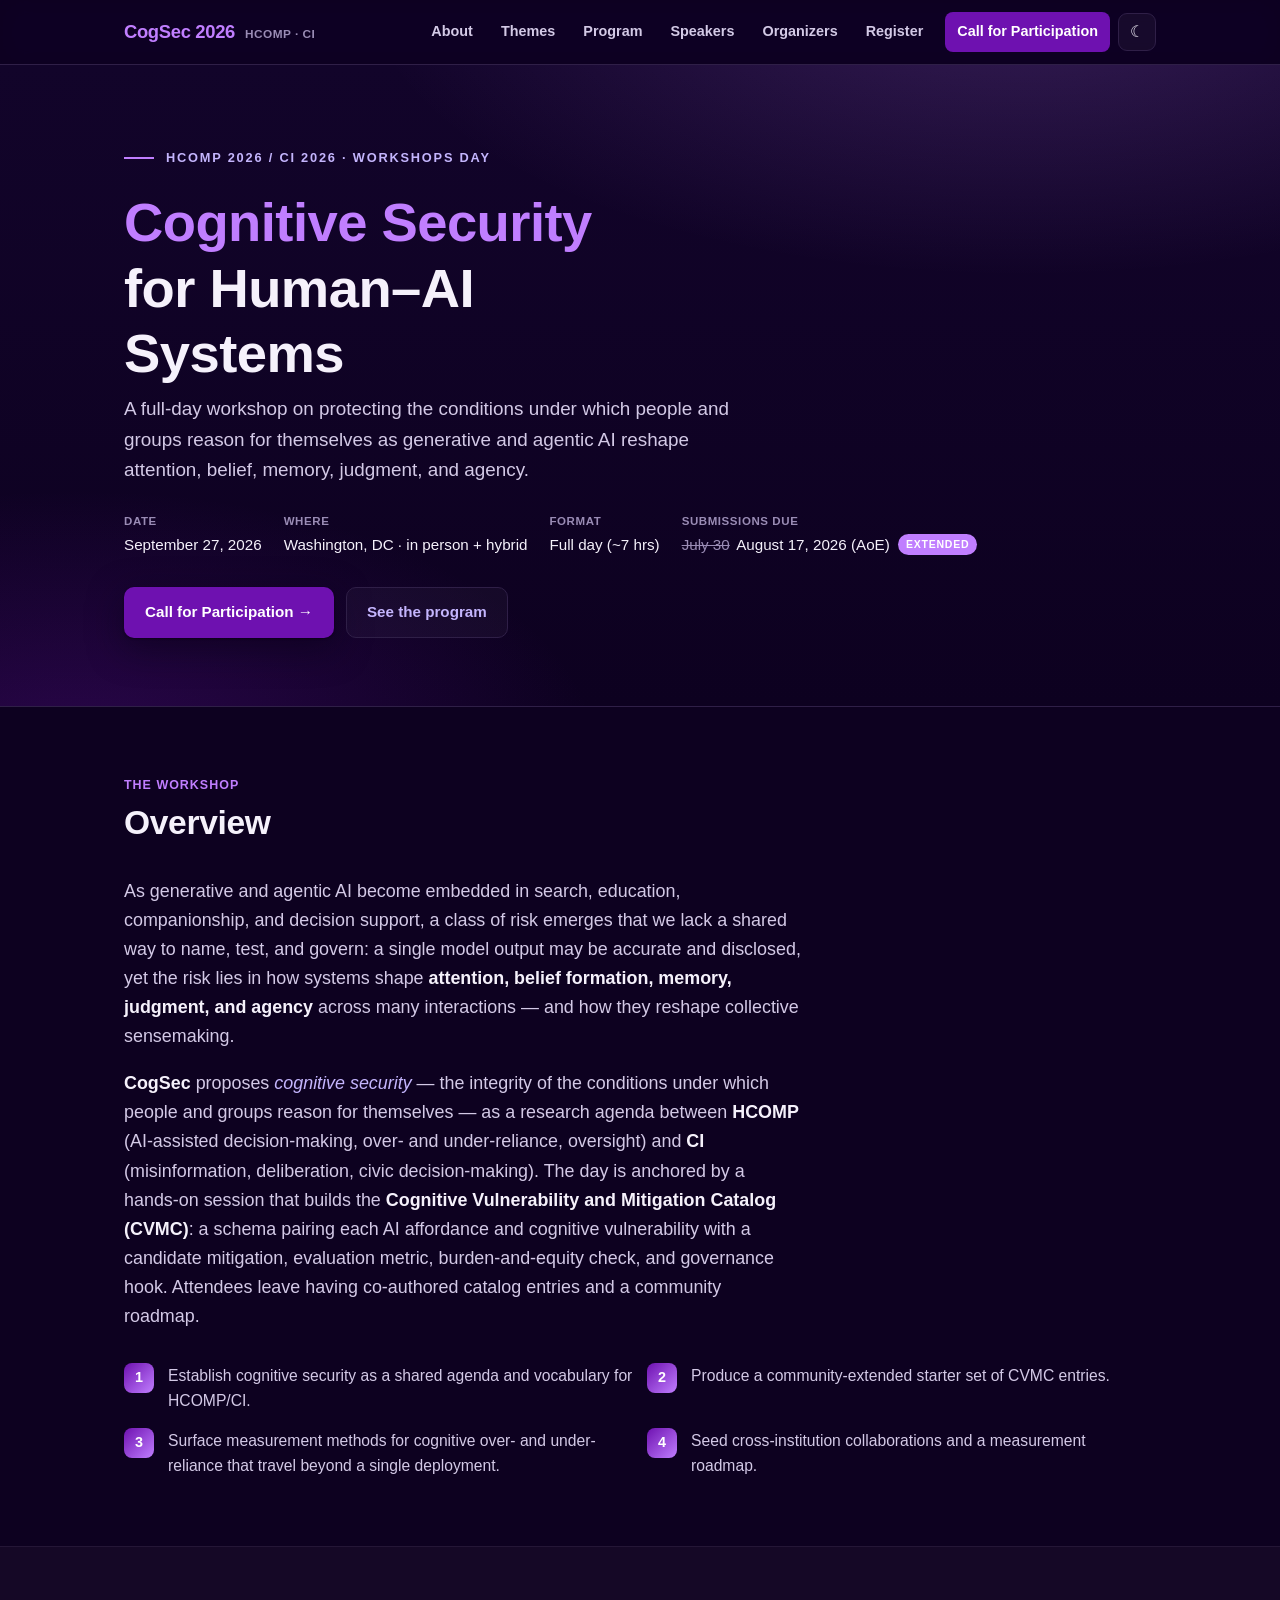
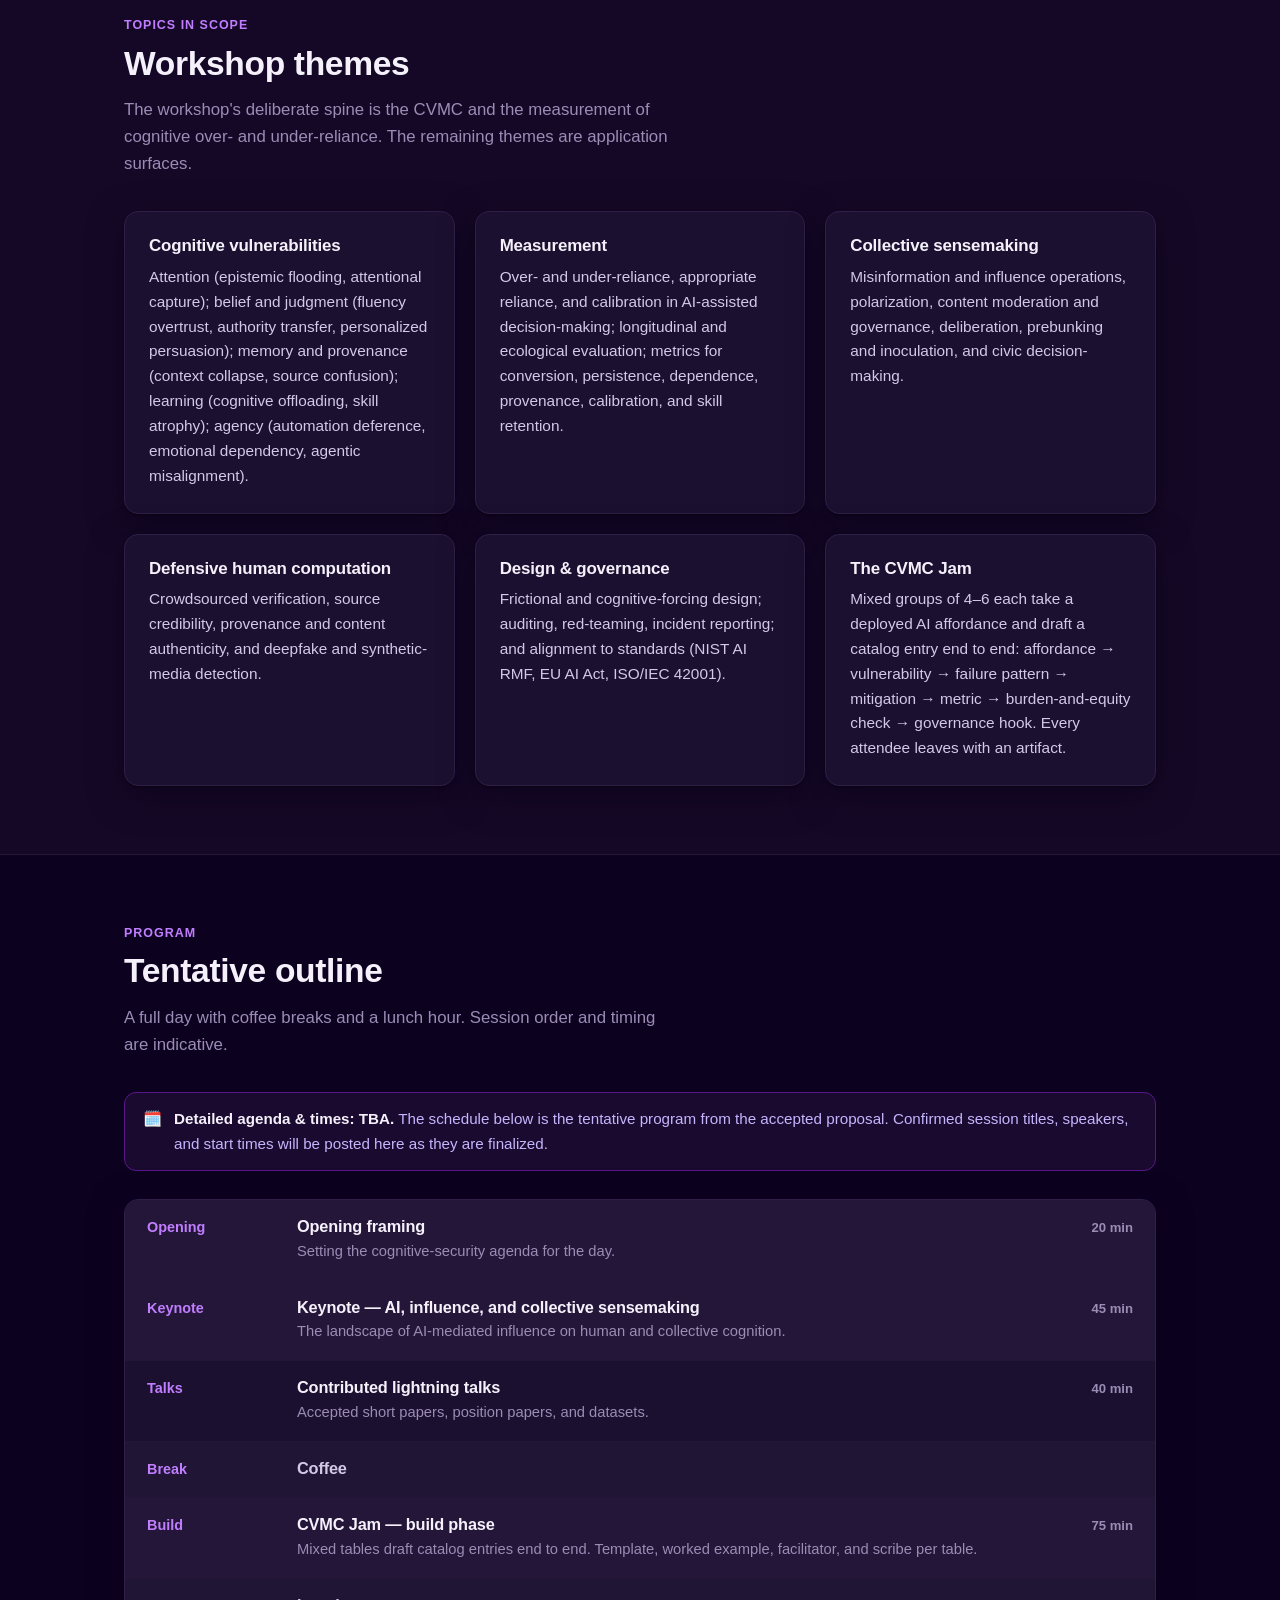
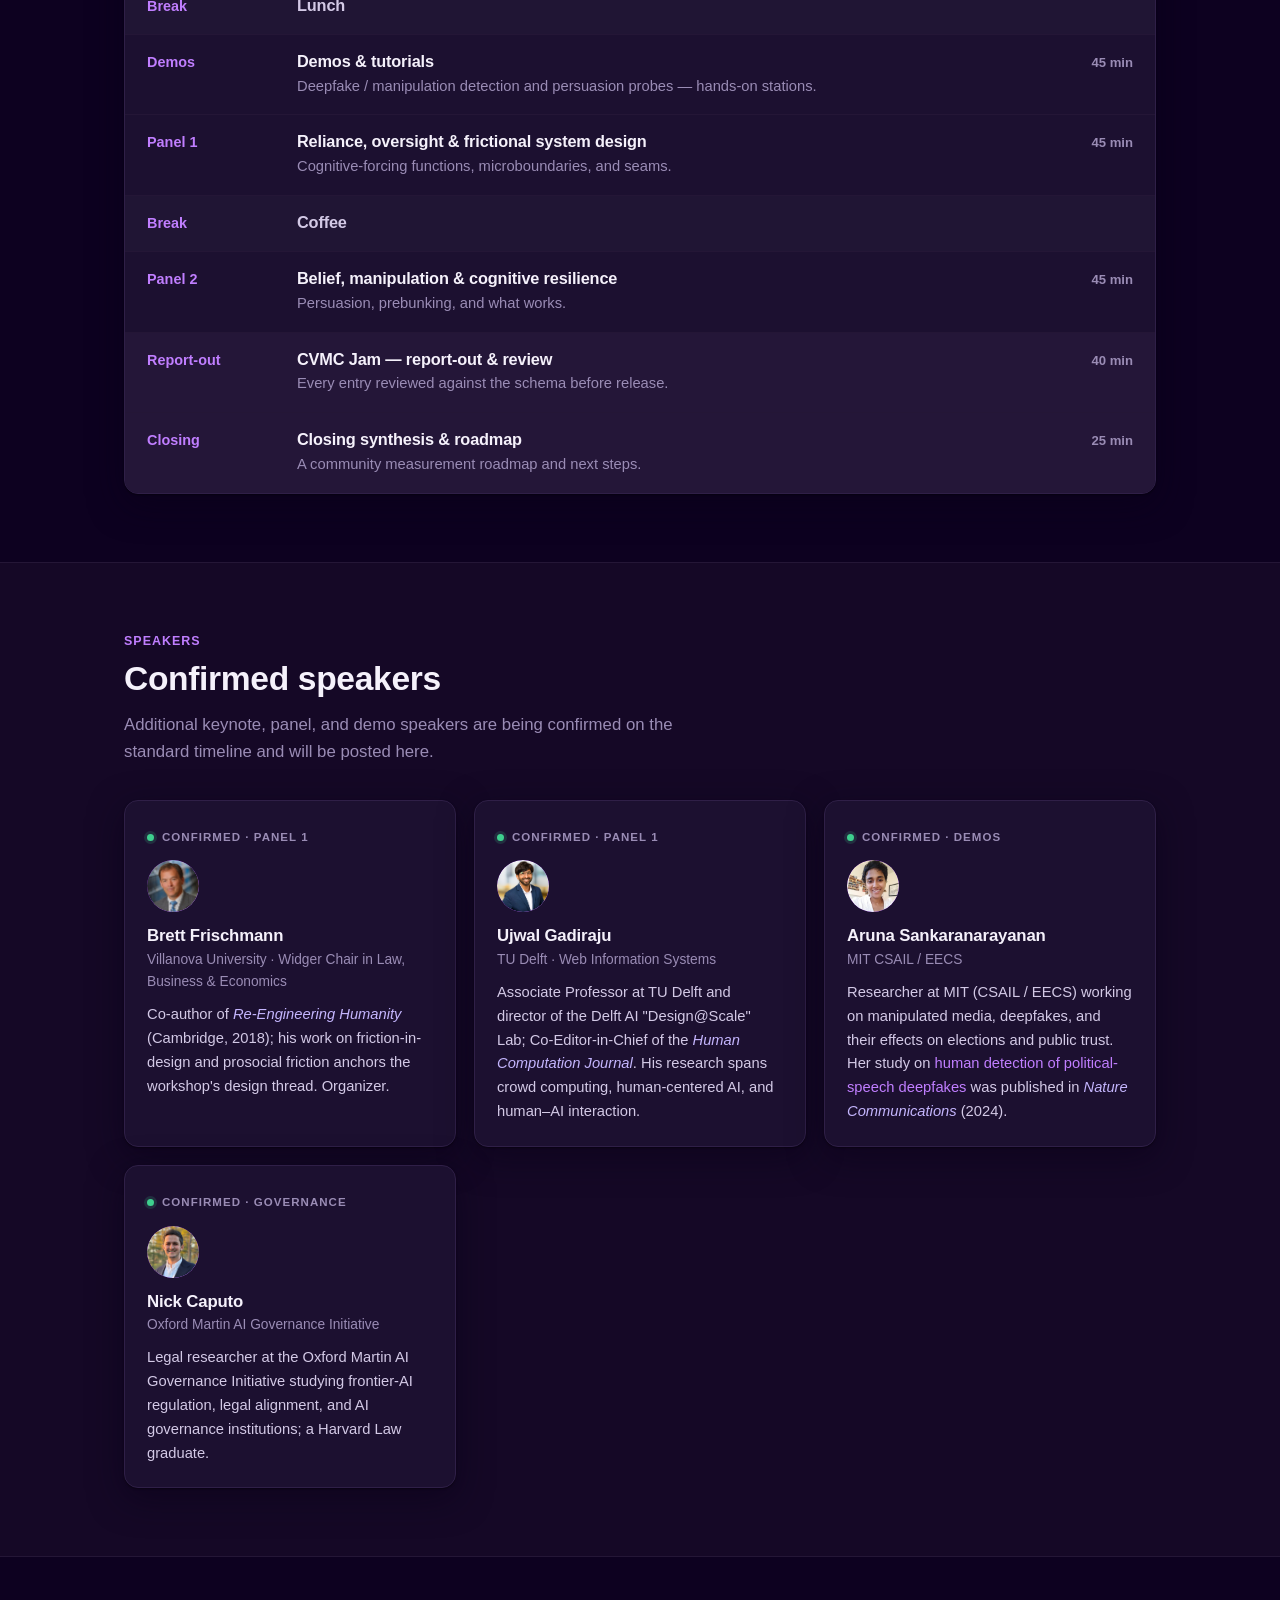
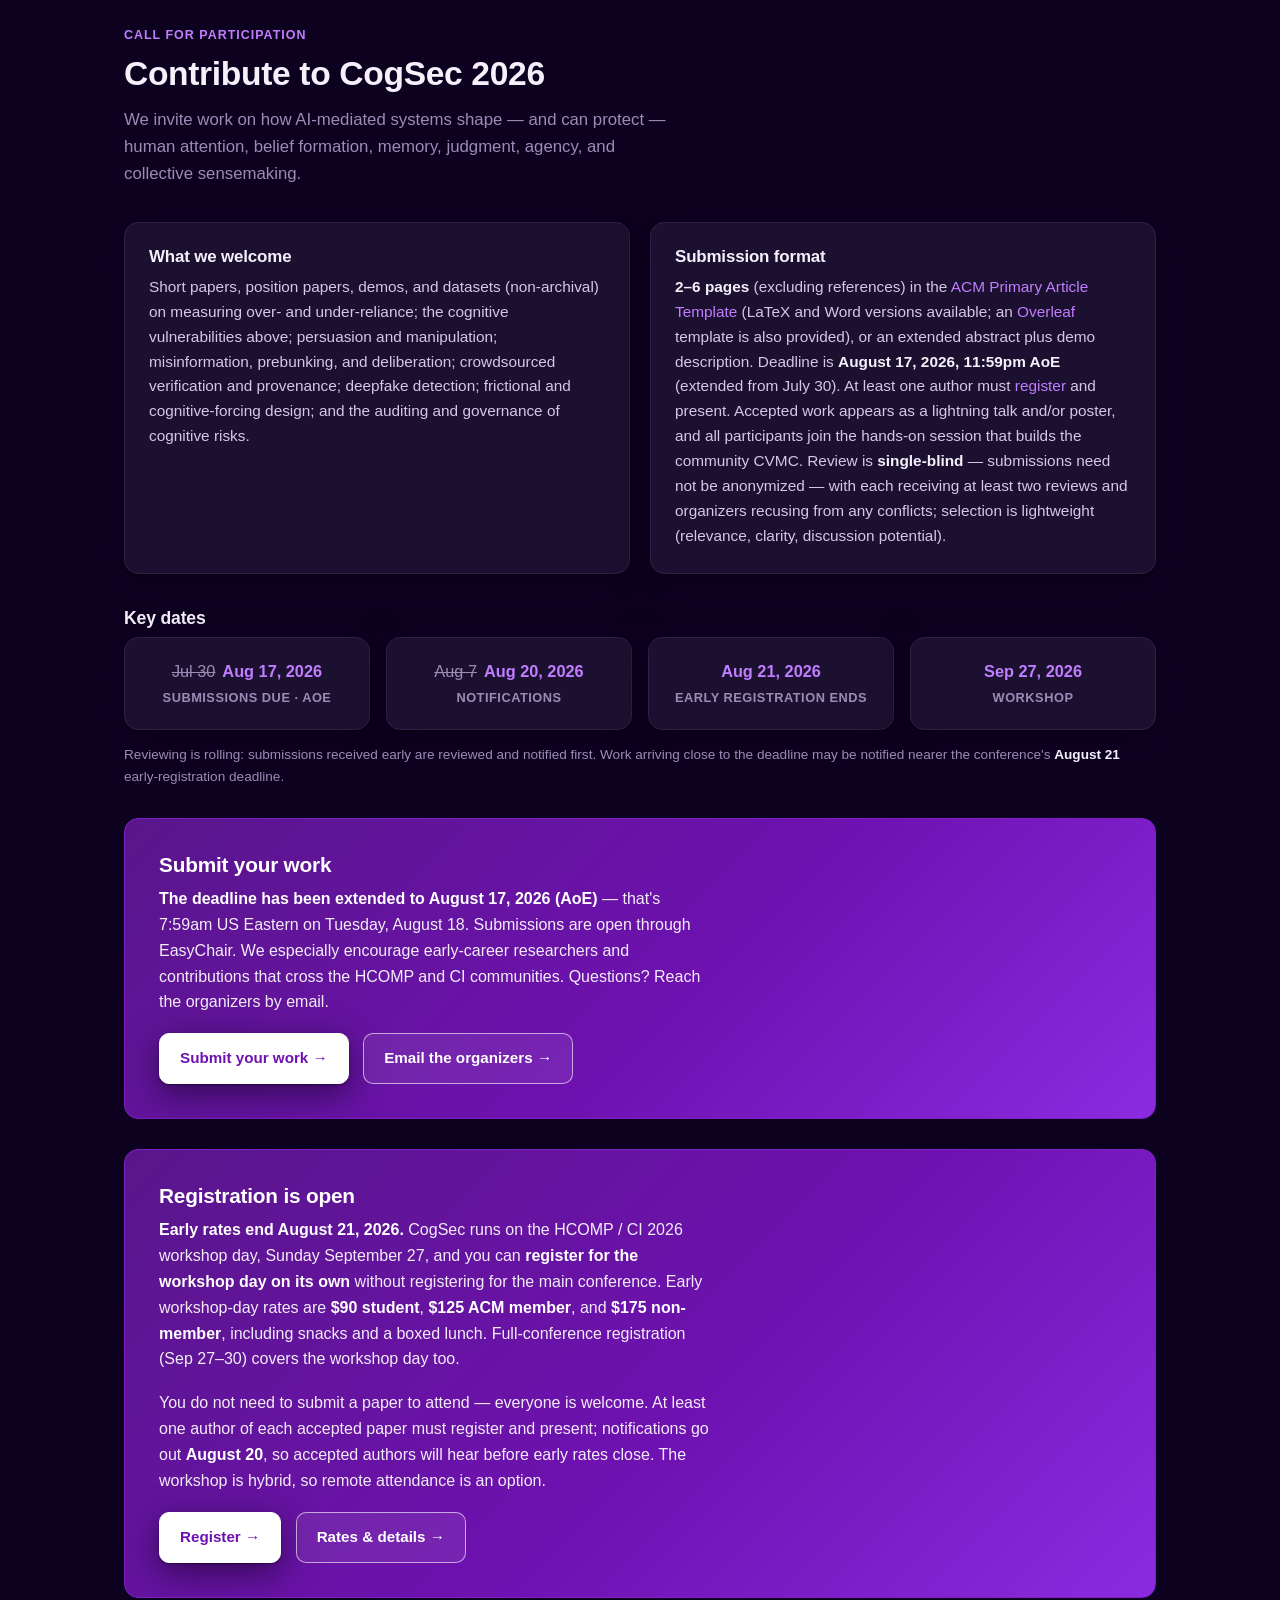
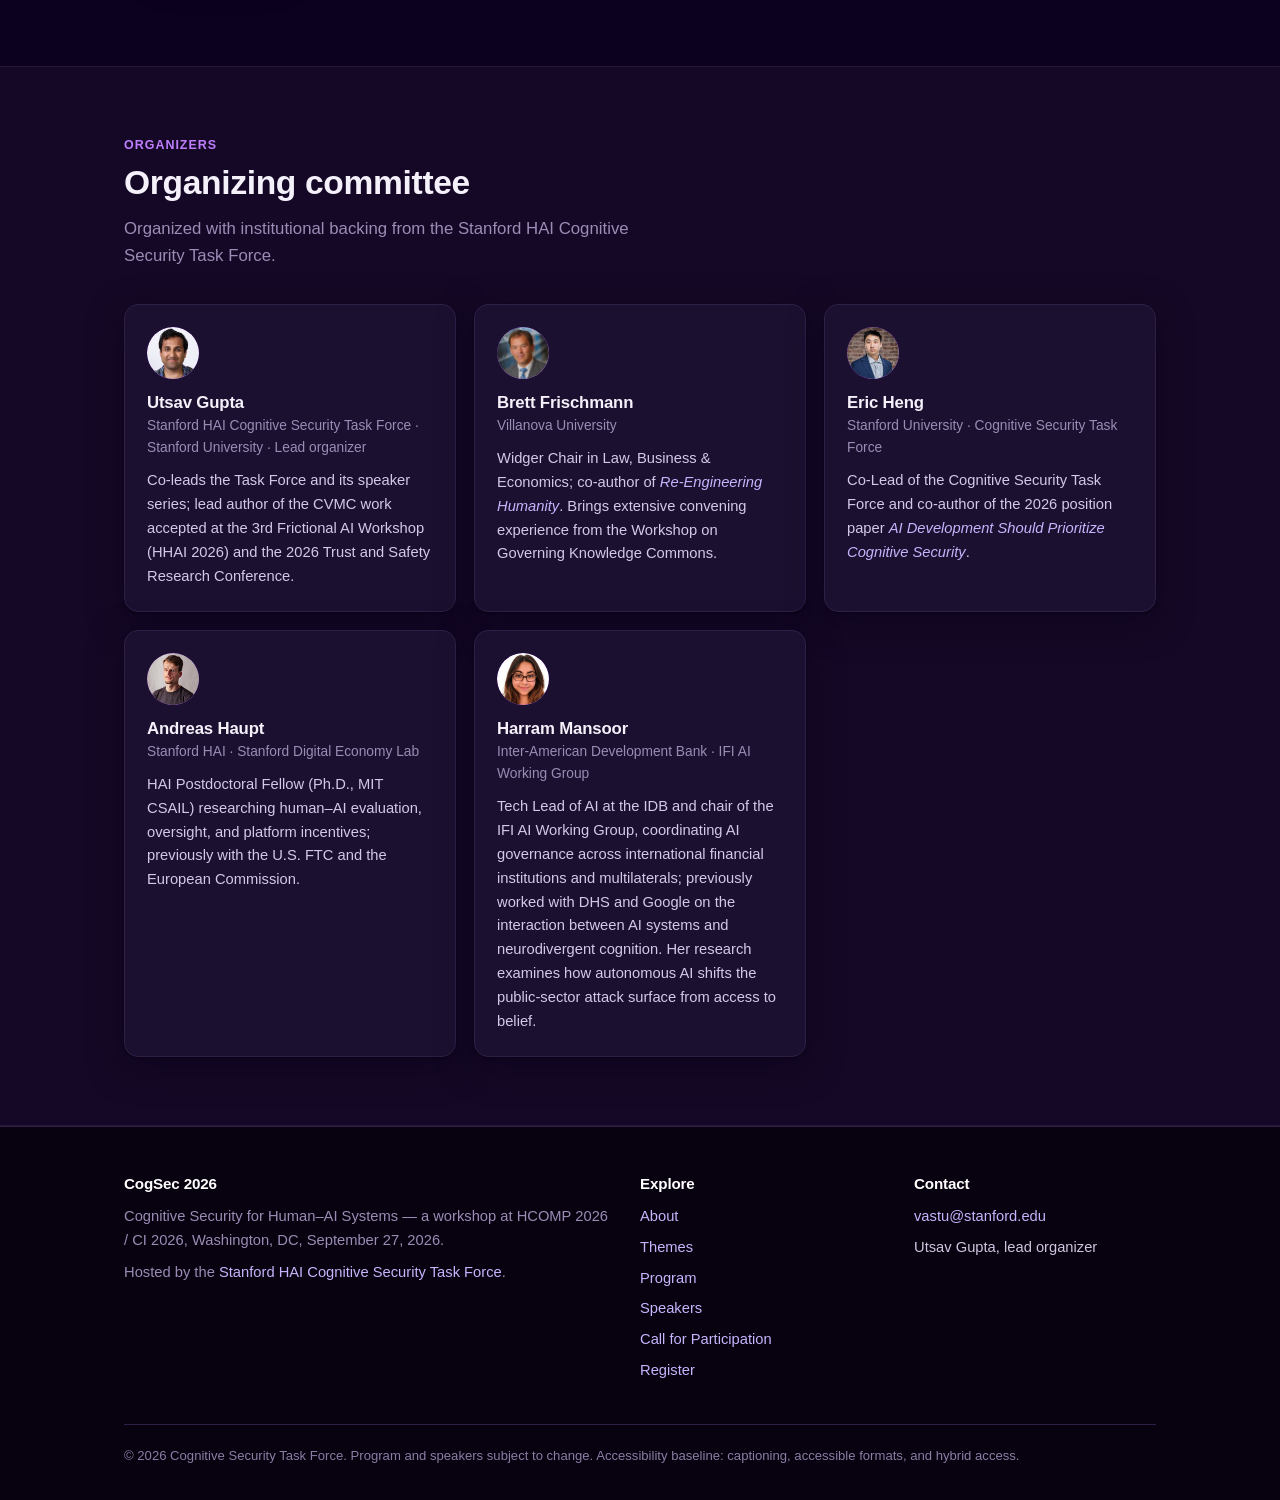
==== index.html @ 6545ddaa "Add registration section with workshop-day rates Registration is open through CVENT, with early rate" ====
<!DOCTYPE html>
<html lang="en">
<head>
  <meta charset="UTF-8" />
  <meta name="viewport" content="width=device-width, initial-scale=1.0" />

  <!-- Primary -->
  <title>CogSec 2026 — Cognitive Security for Human–AI Systems | HCOMP / CI 2026 Workshop</title>
  <meta name="description" content="CogSec: a full-day HCOMP / CI 2026 workshop on cognitive security in human–AI systems. Washington, DC · September 27, 2026. Submissions due August 17, 2026 (extended)." />
  <meta name="keywords" content="cognitive security, human-AI systems, HCOMP 2026, Collective Intelligence 2026, AI trust and safety, over-reliance, under-reliance, appropriate reliance, cognitive vulnerabilities, CVMC, AI governance, misinformation, deepfake detection, frictional design, human computation" />
  <meta name="author" content="Stanford HAI Cognitive Security Task Force" />
  <meta name="robots" content="index, follow, max-image-preview:large" />
  <meta name="theme-color" content="#0d0120" />
  <!-- TODO: replace with the site's real deployed URL before launch -->
  <link rel="canonical" href="https://noetx.github.io/cogsec-2026/" />
  <link rel="icon" href="favicon.svg" type="image/svg+xml" />
  <link rel="apple-touch-icon" href="favicon.svg" />

  <!-- Open Graph -->
  <meta property="og:type" content="website" />
  <meta property="og:site_name" content="CogSec 2026 — Cognitive Security for Human–AI Systems" />
  <meta property="og:title" content="CogSec 2026 — Cognitive Security for Human–AI Systems" />
  <meta property="og:description" content="A full-day HCOMP / CI 2026 workshop building a shared vocabulary, a measurement agenda for over- and under-reliance, and the Cognitive Vulnerability and Mitigation Catalog (CVMC). Washington, DC · Sept 27, 2026. Submissions due Aug 17 (extended)." />
  <meta property="og:url" content="https://noetx.github.io/cogsec-2026/" />
  <!-- Share image is the CfP card through the Aug 17 deadline; revert to og-cover.png afterwards. -->
  <meta property="og:image" content="https://noetx.github.io/cogsec-2026/images/cfp-card.png" />
  <meta property="og:image:width" content="1200" />
  <meta property="og:image:height" content="630" />
  <meta property="og:image:alt" content="CogSec 2026 call for participation: submissions due August 17, 2026 (AoE)." />
  <meta property="og:locale" content="en_US" />

  <!-- Twitter -->
  <meta name="twitter:card" content="summary_large_image" />
  <meta name="twitter:title" content="CogSec 2026 — Cognitive Security for Human–AI Systems" />
  <meta name="twitter:description" content="A full-day HCOMP / CI 2026 workshop on cognitive security in human–AI systems. Washington, DC · Sept 27, 2026. Submissions due Aug 17 (extended)." />
  <meta name="twitter:image" content="https://noetx.github.io/cogsec-2026/images/cfp-card.png" />
  <meta name="twitter:image:alt" content="CogSec 2026 call for participation: submissions due August 17, 2026 (AoE)." />

  <link rel="stylesheet" href="styles.css" />

  <!-- Structured data: the workshop as a schema.org Event -->
  <script type="application/ld+json">
  {
    "@context": "https://schema.org",
    "@type": "Event",
    "name": "CogSec 2026 — Cognitive Security for Human–AI Systems",
    "description": "A full-day HCOMP 2026 / CI 2026 workshop on cognitive security: protecting the conditions under which people and groups reason for themselves as generative and agentic AI reshape attention, belief, memory, judgment, and agency. Anchored by the Cognitive Vulnerability and Mitigation Catalog (CVMC).",
    "startDate": "2026-09-27",
    "endDate": "2026-09-27",
    "eventStatus": "https://schema.org/EventScheduled",
    "eventAttendanceMode": "https://schema.org/MixedEventAttendanceMode",
    "url": "https://noetx.github.io/cogsec-2026/",
    "image": "https://noetx.github.io/cogsec-2026/images/og-cover.png",
    "keywords": "cognitive security, human-AI systems, over-reliance, appropriate reliance, cognitive vulnerabilities, CVMC, AI governance, misinformation, deepfake detection, frictional design",
    "location": {
      "@type": "Place",
      "name": "HCOMP 2026 / CI 2026 (co-located)",
      "address": {
        "@type": "PostalAddress",
        "addressLocality": "Washington",
        "addressRegion": "DC",
        "addressCountry": "US"
      }
    },
    "organizer": {
      "@type": "Organization",
      "name": "Stanford HAI Cognitive Security Task Force",
      "url": "https://cstf.dev/"
    },
    "superEvent": {
      "@type": "Event",
      "name": "ACM HCOMP 2026 / Collective Intelligence 2026",
      "url": "https://hcomp.acm.org/2026/"
    },
    "performer": [
      { "@type": "Person", "name": "Brett Frischmann", "affiliation": "Villanova University" },
      { "@type": "Person", "name": "Ujwal Gadiraju", "affiliation": "TU Delft" },
      { "@type": "Person", "name": "Aruna Sankaranarayanan", "affiliation": "MIT CSAIL / EECS" },
      { "@type": "Person", "name": "Nick Caputo", "affiliation": "Oxford Martin AI Governance Initiative" }
    ]
  }
  </script>
</head>
<body>

  <!-- ===================== NAV ===================== -->
  <nav class="nav">
    <div class="wrap">
      <a class="brand" href="#top">
        <span class="mark">CogSec&nbsp;2026</span>
        <span class="sub">HCOMP · CI</span>
      </a>
      <div class="nav-right">
        <div class="nav-links" id="menu">
          <a href="#about">About</a>
          <a href="#themes">Themes</a>
          <a href="#program">Program</a>
          <a href="#speakers">Speakers</a>
          <a href="#organizers">Organizers</a>
          <a href="#register">Register</a>
          <a href="#cfp" class="cta">Call for Participation</a>
        </div>
        <button id="theme-toggle" class="theme-toggle" aria-label="Toggle light and dark theme" onclick="toggleTheme()">☾</button>
        <button class="nav-toggle" aria-label="Menu" onclick="document.getElementById('menu').classList.toggle('open')">☰</button>
      </div>
    </div>
  </nav>

  <!-- ===================== HERO ===================== -->
  <header class="hero" id="top">
    <div class="wrap">
      <span class="eyebrow">HCOMP 2026 / CI 2026 · Workshops Day</span>
      <h1><span class="lede-title">Cognitive Security</span> for Human–AI Systems</h1>
      <p class="tagline">
        A full-day workshop on protecting the conditions under which people and groups
        reason for themselves as generative and agentic AI reshape attention, belief,
        memory, judgment, and agency.
      </p>

      <div class="meta">
        <div><strong>Date</strong>September 27, 2026</div>
        <div><strong>Where</strong>Washington, DC · in person + hybrid</div>
        <div><strong>Format</strong>Full day (~7 hrs)</div>
        <div><strong>Submissions due</strong><s class="was">July 30</s> August 17, 2026 (AoE) <span class="ext">extended</span></div>
      </div>

      <div class="btn-row">
        <a class="btn btn-primary" href="#cfp">Call for Participation →</a>
        <a class="btn btn-ghost" href="#program">See the program</a>
      </div>
    </div>
  </header>

  <!-- ===================== ABOUT ===================== -->
  <section id="about">
    <div class="wrap">
      <div class="section-head">
        <div class="kicker">The Workshop</div>
        <h2>Overview</h2>
      </div>
      <p class="lead">
        As generative and agentic AI become embedded in search, education, companionship, and
        decision support, a class of risk emerges that we lack a shared way to name, test, and
        govern: a single model output may be accurate and disclosed, yet the risk lies in how
        systems shape <strong>attention, belief formation, memory, judgment, and agency</strong>
        across many interactions — and how they reshape collective sensemaking.
      </p>
      <p class="lead">
        <strong>CogSec</strong> proposes <em>cognitive security</em> — the integrity of the
        conditions under which people and groups reason for themselves — as a research agenda
        between <strong>HCOMP</strong> (AI-assisted decision-making, over- and under-reliance,
        oversight) and <strong>CI</strong> (misinformation, deliberation, civic decision-making).
        The day is anchored by a hands-on session that builds the
        <strong>Cognitive Vulnerability and Mitigation Catalog (CVMC)</strong>: a schema pairing
        each AI affordance and cognitive vulnerability with a candidate mitigation, evaluation
        metric, burden-and-equity check, and governance hook. Attendees leave having co-authored
        catalog entries and a community roadmap.
      </p>

      <ul class="obj plain" style="margin-top:32px">
        <li><span class="n">1</span><span class="t">Establish cognitive security as a shared agenda and vocabulary for HCOMP/CI.</span></li>
        <li><span class="n">2</span><span class="t">Produce a community-extended starter set of CVMC entries.</span></li>
        <li><span class="n">3</span><span class="t">Surface measurement methods for cognitive over- and under-reliance that travel beyond a single deployment.</span></li>
        <li><span class="n">4</span><span class="t">Seed cross-institution collaborations and a measurement roadmap.</span></li>
      </ul>
    </div>
  </section>

  <!-- ===================== THEMES ===================== -->
  <section id="themes" class="alt">
    <div class="wrap">
      <div class="section-head">
        <div class="kicker">Topics in Scope</div>
        <h2>Workshop themes</h2>
        <p>The workshop's deliberate spine is the CVMC and the measurement of cognitive over- and under-reliance. The remaining themes are application surfaces.</p>
      </div>

      <div class="grid cols-3">
        <div class="card">
          <h3>Cognitive vulnerabilities</h3>
          <p>Attention (epistemic flooding, attentional capture); belief and judgment (fluency overtrust, authority transfer, personalized persuasion); memory and provenance (context collapse, source confusion); learning (cognitive offloading, skill atrophy); agency (automation deference, emotional dependency, agentic misalignment).</p>
        </div>
        <div class="card">
          <h3>Measurement</h3>
          <p>Over- and under-reliance, appropriate reliance, and calibration in AI-assisted decision-making; longitudinal and ecological evaluation; metrics for conversion, persistence, dependence, provenance, calibration, and skill retention.</p>
        </div>
        <div class="card">
          <h3>Collective sensemaking</h3>
          <p>Misinformation and influence operations, polarization, content moderation and governance, deliberation, prebunking and inoculation, and civic decision-making.</p>
        </div>
        <div class="card">
          <h3>Defensive human computation</h3>
          <p>Crowdsourced verification, source credibility, provenance and content authenticity, and deepfake and synthetic-media detection.</p>
        </div>
        <div class="card">
          <h3>Design &amp; governance</h3>
          <p>Frictional and cognitive-forcing design; auditing, red-teaming, incident reporting; and alignment to standards (NIST AI RMF, EU AI Act, ISO/IEC 42001).</p>
        </div>
        <div class="card">
          <h3>The CVMC Jam</h3>
          <p>Mixed groups of 4–6 each take a deployed AI affordance and draft a catalog entry end to end: affordance → vulnerability → failure pattern → mitigation → metric → burden-and-equity check → governance hook. Every attendee leaves with an artifact.</p>
        </div>
      </div>
    </div>
  </section>

  <!-- ===================== PROGRAM ===================== -->
  <section id="program">
    <div class="wrap">
      <div class="section-head">
        <div class="kicker">Program</div>
        <h2>Tentative outline</h2>
        <p>A full day with coffee breaks and a lunch hour. Session order and timing are indicative.</p>
      </div>

      <div class="notice">
        <span>🗓️</span>
        <div><strong>Detailed agenda &amp; times: TBA.</strong> The schedule below is the tentative
        program from the accepted proposal. Confirmed session titles, speakers, and start times will
        be posted here as they are finalized.</div>
      </div>

      <div class="agenda">
        <div class="slot feature">
          <div class="time">Opening</div>
          <div class="what"><h4>Opening framing</h4><p>Setting the cognitive-security agenda for the day.</p></div>
          <div class="dur">20 min</div>
        </div>
        <div class="slot feature">
          <div class="time">Keynote</div>
          <div class="what"><h4>Keynote — AI, influence, and collective sensemaking</h4><p>The landscape of AI-mediated influence on human and collective cognition.</p></div>
          <div class="dur">45 min</div>
        </div>
        <div class="slot">
          <div class="time">Talks</div>
          <div class="what"><h4>Contributed lightning talks</h4><p>Accepted short papers, position papers, and datasets.</p></div>
          <div class="dur">40 min</div>
        </div>
        <div class="slot break">
          <div class="time">Break</div>
          <div class="what"><h4>Coffee</h4></div>
          <div class="dur"></div>
        </div>
        <div class="slot feature">
          <div class="time">Build</div>
          <div class="what"><h4>CVMC Jam — build phase</h4><p>Mixed tables draft catalog entries end to end. Template, worked example, facilitator, and scribe per table.</p></div>
          <div class="dur">75 min</div>
        </div>
        <div class="slot break">
          <div class="time">Break</div>
          <div class="what"><h4>Lunch</h4></div>
          <div class="dur"></div>
        </div>
        <div class="slot">
          <div class="time">Demos</div>
          <div class="what"><h4>Demos &amp; tutorials</h4><p>Deepfake / manipulation detection and persuasion probes — hands-on stations.</p></div>
          <div class="dur">45 min</div>
        </div>
        <div class="slot">
          <div class="time">Panel 1</div>
          <div class="what"><h4>Reliance, oversight &amp; frictional system design</h4><p>Cognitive-forcing functions, microboundaries, and seams.</p></div>
          <div class="dur">45 min</div>
        </div>
        <div class="slot break">
          <div class="time">Break</div>
          <div class="what"><h4>Coffee</h4></div>
          <div class="dur"></div>
        </div>
        <div class="slot">
          <div class="time">Panel 2</div>
          <div class="what"><h4>Belief, manipulation &amp; cognitive resilience</h4><p>Persuasion, prebunking, and what works.</p></div>
          <div class="dur">45 min</div>
        </div>
        <div class="slot feature">
          <div class="time">Report-out</div>
          <div class="what"><h4>CVMC Jam — report-out &amp; review</h4><p>Every entry reviewed against the schema before release.</p></div>
          <div class="dur">40 min</div>
        </div>
        <div class="slot feature">
          <div class="time">Closing</div>
          <div class="what"><h4>Closing synthesis &amp; roadmap</h4><p>A community measurement roadmap and next steps.</p></div>
          <div class="dur">25 min</div>
        </div>
      </div>
    </div>
  </section>

  <!-- ===================== SPEAKERS ===================== -->
  <section id="speakers" class="alt">
    <div class="wrap">
      <div class="section-head">
        <div class="kicker">Speakers</div>
        <h2>Confirmed speakers</h2>
        <p>Additional keynote, panel, and demo speakers are being confirmed on the standard timeline and will be posted here.</p>
      </div>

      <div class="people">
        <div class="person">
          <span class="badge confirmed">Confirmed · Panel 1</span>
          <div class="avatar"><img src="images/brett-frischmann.jpeg" alt="Brett Frischmann" /></div>
          <h3>Brett Frischmann</h3>
          <p class="role">Villanova University · Widger Chair in Law, Business &amp; Economics</p>
          <p class="bio">Co-author of <em>Re-Engineering Humanity</em> (Cambridge, 2018); his work on friction-in-design and prosocial friction anchors the workshop's design thread. Organizer.</p>
        </div>
        <div class="person">
          <span class="badge confirmed">Confirmed · Panel 1</span>
          <div class="avatar"><img src="images/ujwal-gadiraju.jpg" alt="Ujwal Gadiraju" /></div>
          <h3>Ujwal Gadiraju</h3>
          <p class="role">TU Delft · Web Information Systems</p>
          <p class="bio">Associate Professor at TU Delft and director of the Delft AI "Design@Scale" Lab; Co-Editor-in-Chief of the <em>Human Computation Journal</em>. His research spans crowd computing, human-centered AI, and human–AI interaction.</p>
        </div>
        <div class="person">
          <span class="badge confirmed">Confirmed · Demos</span>
          <div class="avatar"><img src="images/aruna-sankaranarayanan.jpg" alt="Aruna Sankaranarayanan" /></div>
          <h3>Aruna Sankaranarayanan</h3>
          <p class="role">MIT CSAIL / EECS</p>
          <p class="bio">Researcher at MIT (CSAIL / EECS) working on manipulated media, deepfakes, and their effects on elections and public trust. Her study on <a href="https://www.nature.com/articles/s41467-024-51998-z" target="_blank" rel="noopener">human detection of political-speech deepfakes</a> was published in <em>Nature Communications</em> (2024).</p>
        </div>
        <div class="person">
          <span class="badge confirmed">Confirmed · Governance</span>
          <div class="avatar"><img src="images/nick-caputo.jpg" alt="Nick Caputo" /></div>
          <h3>Nick Caputo</h3>
          <p class="role">Oxford Martin AI Governance Initiative</p>
          <p class="bio">Legal researcher at the Oxford Martin AI Governance Initiative studying frontier-AI regulation, legal alignment, and AI governance institutions; a Harvard Law graduate.</p>
        </div>
      </div>
    </div>
  </section>

  <!-- ===================== CFP ===================== -->
  <section id="cfp">
    <div class="wrap">
      <div class="section-head">
        <div class="kicker">Call for Participation</div>
        <h2>Contribute to CogSec 2026</h2>
        <p>We invite work on how AI-mediated systems shape — and can protect — human attention, belief formation, memory, judgment, agency, and collective sensemaking.</p>
      </div>

      <div class="grid cols-2">
        <div class="card">
          <h3>What we welcome</h3>
          <p>Short papers, position papers, demos, and datasets (non-archival) on measuring over- and under-reliance; the cognitive vulnerabilities above; persuasion and manipulation; misinformation, prebunking, and deliberation; crowdsourced verification and provenance; deepfake detection; frictional and cognitive-forcing design; and the auditing and governance of cognitive risks.</p>
        </div>
        <div class="card">
          <h3>Submission format</h3>
          <p><strong>2–6 pages</strong> (excluding references) in the <a href="https://www.acm.org/publications/proceedings-template" target="_blank" rel="noopener">ACM Primary Article Template</a> (LaTeX and Word versions available; an <a href="https://www.overleaf.com/latex/templates/association-for-computing-machinery-acm-sig-proceedings-template/bmvfhcdnxfty" target="_blank" rel="noopener">Overleaf</a> template is also provided), or an extended abstract plus demo description. Deadline is <strong>August 17, 2026, 11:59pm AoE</strong> (extended from July 30). At least one author must <a href="#register">register</a> and present. Accepted work appears as a lightning talk and/or poster, and all participants join the hands-on session that builds the community CVMC. Review is <strong>single-blind</strong> — submissions need not be anonymized — with each receiving at least two reviews and organizers recusing from any conflicts; selection is lightweight (relevance, clarity, discussion potential).</p>
        </div>
      </div>

      <h3 style="margin:34px 0 4px; font-size:1.1rem">Key dates</h3>
      <div class="dates">
        <div class="date-card"><div class="d"><s class="was">Jul 30</s> Aug 17, 2026</div><div class="l">Submissions due · AoE</div></div>
        <div class="date-card"><div class="d"><s class="was">Aug 7</s> Aug 20, 2026</div><div class="l">Notifications</div></div>
        <div class="date-card"><div class="d">Aug 21, 2026</div><div class="l">Early registration ends</div></div>
        <div class="date-card"><div class="d">Sep 27, 2026</div><div class="l">Workshop</div></div>
      </div>
      <p class="fineprint">Reviewing is rolling: submissions received early are reviewed and notified first. Work arriving close to the deadline may be notified nearer the conference's <strong>August 21</strong> early-registration deadline.</p>

      <div class="callout">
        <h3>Submit your work</h3>
        <p><strong>The deadline has been extended to August 17, 2026 (AoE)</strong> — that's 7:59am US Eastern on Tuesday, August 18. Submissions are open through EasyChair. We especially encourage early-career researchers and contributions that cross the HCOMP and CI communities. Questions? Reach the organizers by email.</p>
        <a class="btn btn-primary" href="https://easychair.org/conferences/?conf=cogsec2026" target="_blank" rel="noopener" style="margin-right:10px;">Submit your work →</a>
        <a class="btn" href="mailto:vastu@stanford.edu?subject=CogSec%202026%20Inquiry">Email the organizers →</a>
      </div>

      <div class="callout" id="register">
        <h3>Registration is open</h3>
        <p><strong>Early rates end August 21, 2026.</strong> CogSec runs on the HCOMP / CI 2026 workshop day, Sunday September 27, and you can <strong>register for the workshop day on its own</strong> without registering for the main conference. Early workshop-day rates are <strong>$90 student</strong>, <strong>$125 ACM member</strong>, and <strong>$175 non-member</strong>, including snacks and a boxed lunch. Full-conference registration (Sep 27–30) covers the workshop day too.</p>
        <p>You do not need to submit a paper to attend — everyone is welcome. At least one author of each accepted paper must register and present; notifications go out <strong>August 20</strong>, so accepted authors will hear before early rates close. The workshop is hybrid, so remote attendance is an option.</p>
        <a class="btn btn-primary" href="https://web.cvent.com/event/f524060f-8e24-462f-8b41-c858cf0db253/summary" target="_blank" rel="noopener" style="margin-right:10px;">Register →</a>
        <a class="btn" href="https://hcomp.acm.org/2026/registration.html" target="_blank" rel="noopener">Rates &amp; details →</a>
      </div>
    </div>
  </section>

  <!-- ===================== ORGANIZERS ===================== -->
  <section id="organizers" class="alt">
    <div class="wrap">
      <div class="section-head">
        <div class="kicker">Organizers</div>
        <h2>Organizing committee</h2>
        <p>Organized with institutional backing from the Stanford HAI Cognitive Security Task Force.</p>
      </div>

      <div class="people">
        <div class="person">
          <div class="avatar"><img src="images/utsav-gupta.jpeg" alt="Utsav Gupta" /></div>
          <h3>Utsav Gupta</h3>
          <p class="role">Stanford HAI Cognitive Security Task Force · Stanford University · Lead organizer</p>
          <p class="bio">Co-leads the Task Force and its speaker series; lead author of the CVMC work accepted at the 3rd Frictional AI Workshop (HHAI 2026) and the 2026 Trust and Safety Research Conference.</p>
        </div>
        <div class="person">
          <div class="avatar"><img src="images/brett-frischmann.jpeg" alt="Brett Frischmann" /></div>
          <h3>Brett Frischmann</h3>
          <p class="role">Villanova University</p>
          <p class="bio">Widger Chair in Law, Business &amp; Economics; co-author of <em>Re-Engineering Humanity</em>. Brings extensive convening experience from the Workshop on Governing Knowledge Commons.</p>
        </div>
        <div class="person">
          <div class="avatar"><img src="images/eric-heng.png" alt="Eric Heng" /></div>
          <h3>Eric Heng</h3>
          <p class="role">Stanford University · Cognitive Security Task Force</p>
          <p class="bio">Co-Lead of the Cognitive Security Task Force and co-author of the 2026 position paper <em>AI Development Should Prioritize Cognitive Security</em>.</p>
        </div>
        <div class="person">
          <div class="avatar"><img src="images/andreas-haupt.jpg" alt="Andreas Haupt" /></div>
          <h3>Andreas Haupt</h3>
          <p class="role">Stanford HAI · Stanford Digital Economy Lab</p>
          <p class="bio">HAI Postdoctoral Fellow (Ph.D., MIT CSAIL) researching human–AI evaluation, oversight, and platform incentives; previously with the U.S. FTC and the European Commission.</p>
        </div>
        <div class="person">
          <div class="avatar"><img src="images/harram-mansoor.jpg" alt="Harram Mansoor" /></div>
          <h3>Harram Mansoor</h3>
          <p class="role">Inter-American Development Bank · IFI AI Working Group</p>
          <p class="bio">Tech Lead of AI at the IDB and chair of the IFI AI Working Group, coordinating AI governance across international financial institutions and multilaterals; previously worked with DHS and Google on the interaction between AI systems and neurodivergent cognition. Her research examines how autonomous AI shifts the public-sector attack surface from access to belief.</p>
        </div>
      </div>
    </div>
  </section>

  <!-- ===================== FOOTER ===================== -->
  <footer>
    <div class="wrap">
      <div class="cols">
        <div>
          <h4>CogSec 2026</h4>
          <p>Cognitive Security for Human–AI Systems — a workshop at HCOMP 2026 / CI 2026, Washington, DC, September 27, 2026.</p>
          <p>Hosted by the <a href="https://cstf.dev" target="_blank" rel="noopener">Stanford HAI Cognitive Security Task Force</a>.</p>
        </div>
        <div>
          <h4>Explore</h4>
          <ul>
            <li><a href="#about">About</a></li>
            <li><a href="#themes">Themes</a></li>
            <li><a href="#program">Program</a></li>
            <li><a href="#speakers">Speakers</a></li>
            <li><a href="#cfp">Call for Participation</a></li>
            <li><a href="#register">Register</a></li>
          </ul>
        </div>
        <div>
          <h4>Contact</h4>
          <ul>
            <li><a href="mailto:vastu@stanford.edu">vastu@stanford.edu</a></li>
            <li>Utsav Gupta, lead organizer</li>
          </ul>
        </div>
      </div>
      <div class="fine">© 2026 Cognitive Security Task Force. Program and speakers subject to change. Accessibility baseline: captioning, accessible formats, and hybrid access.</div>
    </div>
  </footer>

  <script>
    // Close mobile menu after clicking a link
    document.querySelectorAll('#menu a').forEach(function (a) {
      a.addEventListener('click', function () {
        document.getElementById('menu').classList.remove('open');
      });
    });

    // Light / dark theme toggle (persisted)
    function applyTheme(theme) {
      document.documentElement.setAttribute('data-theme', theme);
      var btn = document.getElementById('theme-toggle');
      if (btn) {
        btn.textContent = theme === 'light' ? '☀' : '☾';
        btn.setAttribute('aria-pressed', theme === 'light');
      }
      try { localStorage.setItem('cogsec-theme', theme); } catch (e) {}
    }
    function toggleTheme() {
      var current = document.documentElement.getAttribute('data-theme') || 'dark';
      applyTheme(current === 'dark' ? 'light' : 'dark');
    }
    (function () {
      var saved;
      try { saved = localStorage.getItem('cogsec-theme'); } catch (e) {}
      applyTheme(saved || 'dark');
    })();
  </script>
</body>
</html>
---- styles.css ----
/* ==========================================================================
   CogSec — Cognitive Security for Human–AI Systems
   HCOMP 2026 / CI 2026 Workshop
   Dark-purple theme, matched to cstf.dev (Cognitive Security Task Force)
   ========================================================================== */

:root {
  /* Core palette pulled from cstf.dev */
  --bg:         #0d0120;   /* page background (darkest) */
  --bg-alt:     #150826;   /* alternating sections */
  --surface:    #1c1030;   /* cards */
  --surface-2:  #241638;   /* raised / feature rows */
  --line:       #2f1f47;   /* borders */
  --line-soft:  #241636;

  --brand:      #6e11b0;   /* deep purple — buttons */
  --brand-hi:   #7c1fc4;   /* hover */
  --brand-deep: #59168b;   /* deep purple accents */
  --accent:     #c07eff;   /* bright lavender — primary accent */
  --accent-2:   #c4b5fd;   /* soft violet — secondary accent */

  --ink:        #f5f1fb;   /* headings on dark */
  --ink-soft:   #d3c9e6;   /* body text */
  --muted:      #9a8cb5;   /* secondary text */

  --ring:       rgba(192,126,255,.16);
  --shadow:     0 1px 2px rgba(0,0,0,.4), 0 10px 34px rgba(10,2,24,.55);
  --maxw:       1080px;
  --radius:     14px;
  --font: -apple-system, BlinkMacSystemFont, "Segoe UI", Roboto, Helvetica, Arial, sans-serif;
}

* { box-sizing: border-box; }

html { scroll-behavior: smooth; scroll-padding-top: 84px; }

body {
  margin: 0;
  font-family: var(--font);
  color: var(--ink-soft);
  background: var(--bg);
  line-height: 1.62;
  -webkit-font-smoothing: antialiased;
  text-rendering: optimizeLegibility;
  transition: background-color .2s ease, color .2s ease;
}

h1, h2, h3, h4 { color: var(--ink); line-height: 1.2; font-weight: 700; letter-spacing: -0.01em; }
p { color: var(--ink-soft); }
a { color: var(--accent); text-decoration: none; }
a:hover { text-decoration: underline; }
em { color: var(--accent-2); font-style: italic; }
strong { color: var(--ink); }

.wrap { max-width: var(--maxw); margin: 0 auto; padding: 0 24px; }

/* ---------- Nav ---------------------------------------------------------- */
.nav {
  position: sticky; top: 0; z-index: 50;
  background: rgba(13,1,32,.78);
  backdrop-filter: saturate(160%) blur(14px);
  -webkit-backdrop-filter: saturate(160%) blur(14px);
  border-bottom: 1px solid var(--line);
}
.nav .wrap { display: flex; align-items: center; justify-content: space-between; height: 64px; }
.brand { display: flex; align-items: baseline; gap: 10px; font-weight: 800; color: var(--ink); letter-spacing: -0.02em; }
.brand .mark { font-size: 1.15rem; color: var(--accent); }
.brand .sub { font-size: .74rem; font-weight: 600; color: var(--muted); letter-spacing: .04em; text-transform: uppercase; }
.brand:hover { text-decoration: none; }
.nav-links { display: flex; align-items: center; gap: 4px; }
.nav-links a {
  color: var(--ink-soft); font-weight: 600; font-size: .9rem;
  padding: 8px 12px; border-radius: 8px;
}
.nav-links a:hover { background: var(--surface); color: #fff; text-decoration: none; }
.nav-links a.cta {
  background: var(--brand); color: #fff; margin-left: 6px;
}
.nav-links a.cta:hover { background: var(--brand-hi); }
.nav-right { display: flex; align-items: center; gap: 8px; }
.theme-toggle {
  background: rgba(255,255,255,.04); border: 1px solid var(--line); color: var(--ink);
  width: 38px; height: 38px; border-radius: 9px; cursor: pointer; font-size: 1rem;
  display: inline-grid; place-items: center; line-height: 1;
}
.theme-toggle:hover { background: var(--surface); border-color: var(--brand-deep); }
.nav-toggle { display: none; }

/* ---------- Hero --------------------------------------------------------- */
.hero {
  position: relative; overflow: hidden;
  background:
    radial-gradient(1100px 480px at 80% -12%, rgba(192,126,255,.20), transparent 60%),
    radial-gradient(900px 460px at 6% 108%, rgba(110,17,176,.30), transparent 58%),
    linear-gradient(180deg, #12042a 0%, #0d0120 100%);
  border-bottom: 1px solid var(--line);
}
.hero .wrap { padding: 76px 24px 68px; }
.eyebrow {
  display: inline-flex; align-items: center; gap: 12px;
  font-size: .8rem; font-weight: 700; letter-spacing: .14em; text-transform: uppercase;
  color: var(--accent-2);
}
.eyebrow::before { content: ""; width: 30px; height: 2px; background: var(--accent); }
.hero h1 {
  font-size: clamp(2.1rem, 4.6vw, 3.4rem);
  margin: 22px 0 8px; max-width: 16ch; color: var(--ink);
}
.hero .lede-title { color: var(--accent); }
.hero .tagline { font-size: 1.18rem; color: var(--ink-soft); max-width: 60ch; margin: 0 0 22px; }
.hero .meta { display: flex; flex-wrap: wrap; gap: 10px 22px; margin: 26px 0 30px; }
.hero .meta div { font-size: .95rem; color: var(--ink); }
.hero .meta strong { display: block; font-size: .72rem; text-transform: uppercase; letter-spacing: .05em; color: var(--muted); font-weight: 700; margin-bottom: 2px; }
.btn-row { display: flex; flex-wrap: wrap; gap: 12px; }
.btn {
  display: inline-flex; align-items: center; gap: 8px;
  font-weight: 700; font-size: .95rem; padding: 12px 20px; border-radius: 10px;
  border: 1px solid transparent; cursor: pointer;
}
.btn-primary { background: var(--brand); color: #fff; box-shadow: var(--shadow); }
.btn-primary:hover { background: var(--brand-hi); text-decoration: none; }
.btn-ghost { background: rgba(255,255,255,.03); color: var(--accent-2); border-color: var(--line); }
.btn-ghost:hover { background: var(--surface); text-decoration: none; }

/* ---------- Sections ----------------------------------------------------- */
section { padding: 68px 0; border-bottom: 1px solid var(--line-soft); }
section.alt { background: var(--bg-alt); }
.section-head { max-width: 62ch; margin-bottom: 34px; }
.kicker { font-size: .78rem; font-weight: 700; letter-spacing: .08em; text-transform: uppercase; color: var(--accent); }
.section-head h2 { font-size: clamp(1.6rem, 3vw, 2.1rem); margin: 8px 0 12px; color: var(--ink); }
.section-head p { font-size: 1.05rem; margin: 0; color: var(--muted); }
.lead { font-size: 1.12rem; color: var(--ink-soft); max-width: 68ch; }

/* ---------- Cards / grid ------------------------------------------------- */
.grid { display: grid; gap: 20px; }
.grid.cols-2 { grid-template-columns: repeat(2, 1fr); }
.grid.cols-3 { grid-template-columns: repeat(3, 1fr); }
.card {
  background: var(--surface); border: 1px solid var(--line); border-radius: var(--radius);
  padding: 24px; box-shadow: var(--shadow); transition: border-color .18s ease, transform .18s ease;
}
.card:hover { border-color: var(--brand-deep); transform: translateY(-2px); }
.card h3 { font-size: 1.06rem; margin: 0 0 8px; color: var(--ink); }
.card p { margin: 0; font-size: .96rem; }
.card .tag {
  display: inline-block; font-size: .72rem; font-weight: 700; letter-spacing: .04em;
  text-transform: uppercase; color: var(--accent-2); background: rgba(192,126,255,.10);
  padding: 4px 10px; border-radius: 999px; margin-bottom: 12px;
}

/* Objectives list */
.obj { display: grid; gap: 14px; grid-template-columns: repeat(2, 1fr); }
.obj li { list-style: none; display: flex; gap: 14px; align-items: flex-start; }
.obj .n {
  flex: none; width: 30px; height: 30px; border-radius: 8px;
  background: linear-gradient(135deg, var(--brand), var(--accent)); color: #fff; font-weight: 800; font-size: .9rem;
  display: grid; place-items: center;
}
.obj span.t { color: var(--ink-soft); font-size: .98rem; }
ul.plain { padding: 0; margin: 0; }

/* ---------- Program ------------------------------------------------------ */
.notice {
  display: flex; gap: 12px; align-items: flex-start;
  background: rgba(192,126,255,.07); border: 1px solid var(--brand-deep); color: var(--accent-2);
  padding: 14px 18px; border-radius: 12px; font-size: .95rem; margin-bottom: 28px;
}
.notice strong { color: var(--ink); }
.agenda { border: 1px solid var(--line); border-radius: var(--radius); overflow: hidden; background: var(--surface); box-shadow: var(--shadow); }
.slot { display: grid; grid-template-columns: 132px 1fr 66px; gap: 18px; align-items: baseline; padding: 16px 22px; border-top: 1px solid var(--line-soft); }
.slot:first-child { border-top: none; }
.slot .dur { color: var(--muted); font-size: .82rem; font-weight: 600; text-align: right; white-space: nowrap; }
.slot .time { color: var(--accent); font-weight: 700; font-size: .9rem; }
.slot .what h4 { margin: 0 0 3px; font-size: 1.02rem; color: var(--ink); }
.slot .what p { margin: 0; font-size: .92rem; color: var(--muted); }
.slot.feature { background: var(--surface-2); }
.slot.break { background: rgba(255,255,255,.02); }
.slot.break .what h4 { font-weight: 600; color: var(--ink-soft); }

/* ---------- Speakers ----------------------------------------------------- */
.people { display: grid; grid-template-columns: repeat(3, 1fr); gap: 18px; }
.person {
  background: var(--surface); border: 1px solid var(--line); border-radius: var(--radius);
  padding: 22px; box-shadow: var(--shadow); transition: border-color .18s ease, transform .18s ease;
}
.person:hover { border-color: var(--brand-deep); transform: translateY(-2px); }
.person .avatar {
  width: 52px; height: 52px; border-radius: 50%; display: grid; place-items: center;
  font-weight: 800; color: #fff; font-size: 1.05rem; margin-bottom: 14px;
  background: linear-gradient(135deg, var(--brand-deep), var(--accent));
  flex: none; overflow: hidden;
}
.person h3 { font-size: 1.05rem; margin: 0 0 2px; color: var(--ink); }
/* aspect-ratio makes the height definite from the width; without it a non-square
   source falls back to its intrinsic ratio and spills over the name below. */
.avatar img {
  width: 100%; height: 100%; aspect-ratio: 1; object-fit: cover;
  border-radius: 50%; display: block;
}
.person .role { font-size: .86rem; color: var(--muted); margin: 0 0 10px; }
.person p.bio { font-size: .92rem; margin: 0; color: var(--ink-soft); }
.badge {
  display: inline-flex; align-items: center; gap: 8px; font-size: .72rem; font-weight: 700;
  letter-spacing: .09em; text-transform: uppercase; color: var(--muted); margin-bottom: 14px;
}
.badge::before {
  content: ""; flex: none; width: 7px; height: 7px; border-radius: 50%; background: var(--accent);
}
.badge.confirmed::before { background: #3ecf8e; box-shadow: 0 0 0 3px rgba(62,207,142,.16); }
.badge.invited::before { background: var(--accent); }

/* ---------- CfP / dates -------------------------------------------------- */
.dates { display: grid; grid-template-columns: repeat(4, 1fr); gap: 16px; margin-top: 8px; }
.date-card { background: var(--surface); border: 1px solid var(--line); border-radius: var(--radius); padding: 20px; text-align: center; box-shadow: var(--shadow); }
.date-card .d { font-size: 1.02rem; font-weight: 800; color: var(--accent); }
.date-card .l { font-size: .8rem; color: var(--muted); text-transform: uppercase; letter-spacing: .04em; font-weight: 600; margin-top: 4px; }
/* Superseded dates: struck through and de-emphasised so the live date reads first. */
.was { color: var(--muted); font-weight: 500; text-decoration-thickness: 1px; margin-right: 3px; }
.ext {
  display: inline-block; font-size: .66rem; font-weight: 800; text-transform: uppercase;
  letter-spacing: .07em; color: #fff; background: var(--accent);
  border-radius: 999px; padding: 2px 8px; margin-left: 4px; vertical-align: 2px;
}
.fineprint { font-size: .85rem; color: var(--muted); margin: 14px 0 0; }
.callout {
  background: linear-gradient(135deg, #59168b, #6e11b0 55%, #8a2be0); color: #fff;
  border: 1px solid var(--brand-hi);
  border-radius: var(--radius); padding: 34px; margin-top: 30px;
}
.callout h3 { color: #fff; margin: 0 0 8px; font-size: 1.3rem; }
.callout p { color: rgba(255,255,255,.92); margin: 0 0 18px; max-width: 62ch; }
.callout strong { color: #fff; }
/* Secondary button on the purple callout: outlined white. Without this it falls back
   to the global link colour and disappears into the background. Must precede the
   .btn-primary rule below — equal specificity, so source order decides. */
.callout .btn { color: #fff; border-color: rgba(255,255,255,.6); background: rgba(255,255,255,.08); }
.callout .btn:hover { background: rgba(255,255,255,.18); border-color: #fff; text-decoration: none; }
.callout .btn-primary { background: #fff; color: var(--brand); border-color: #fff; }
.callout .btn-primary:hover { background: #f0e8fb; }

/* ---------- Footer ------------------------------------------------------- */
footer { background: #08010f; color: #cfc5e0; padding: 48px 0 34px; border: none; border-top: 1px solid #2f1f47; }
footer h4 { color: #fff; font-size: .95rem; margin: 0 0 12px; }
footer a { color: #c4b5fd; }
footer .cols { display: grid; grid-template-columns: 2fr 1fr 1fr; gap: 32px; }
footer p { color: #9a8cb5; font-size: .92rem; margin: 0 0 8px; }
footer ul { list-style: none; padding: 0; margin: 0; }
footer li { margin-bottom: 7px; font-size: .92rem; color: #cfc5e0; }
footer .fine { margin-top: 34px; padding-top: 20px; border-top: 1px solid #2f1f47; font-size: .82rem; color: #8a7ea5; }

/* ---------- Light theme -------------------------------------------------- */
:root[data-theme="light"] {
  --bg:         #ffffff;
  --bg-alt:     #f6f2fc;
  --surface:    #ffffff;
  --surface-2:  #f3edfb;
  --line:       #e7ddf4;
  --line-soft:  #efe8f8;
  --brand:      #6e11b0;
  --brand-hi:   #59168b;
  --brand-deep: #b98fe0;
  --accent:     #7c1fc4;
  --accent-2:   #6e11b0;
  --ink:        #1a0a2e;
  --ink-soft:   #3f3357;
  --muted:      #6b6080;
  --ring:       rgba(110,17,176,.14);
  --shadow:     0 1px 2px rgba(26,10,46,.06), 0 8px 26px rgba(26,10,46,.08);
}
:root[data-theme="light"] .nav { background: rgba(255,255,255,.85); }
:root[data-theme="light"] .hero {
  background:
    radial-gradient(1100px 480px at 80% -12%, rgba(192,126,255,.18), transparent 60%),
    radial-gradient(900px 460px at 6% 108%, rgba(110,17,176,.10), transparent 58%),
    linear-gradient(180deg, #faf7fe 0%, #f2ecfa 100%);
}
:root[data-theme="light"] .btn-ghost { background: #fff; }
:root[data-theme="light"] .theme-toggle { background: #fff; }
:root[data-theme="light"] .theme-toggle:hover { background: var(--surface-2); }
:root[data-theme="light"] .slot.break { background: #faf7fe; }
:root[data-theme="light"] .slot.break .what h4 { color: var(--ink-soft); }

/* ---------- Responsive --------------------------------------------------- */
@media (max-width: 860px) {
  .grid.cols-3, .grid.cols-2, .people, .obj, .dates { grid-template-columns: 1fr; }
  .people { grid-template-columns: repeat(2, 1fr); }
  .dates { grid-template-columns: repeat(2, 1fr); }
  footer .cols { grid-template-columns: 1fr; }
  .nav-links { display: none; }
  .nav-links.open {
    display: flex; flex-direction: column; align-items: stretch;
    position: absolute; top: 64px; left: 0; right: 0; background: var(--bg);
    border-bottom: 1px solid var(--line); padding: 10px 16px; gap: 2px;
  }
  .nav-toggle {
    display: inline-flex; background: none; border: 1px solid var(--line);
    border-radius: 8px; padding: 8px 10px; cursor: pointer; font-size: 1.1rem; color: var(--ink);
  }
}
@media (max-width: 560px) {
  .people { grid-template-columns: 1fr; }
  .slot { grid-template-columns: 96px 1fr; }
  .slot .dur { display: none; }
  .hero .wrap { padding: 56px 20px 48px; }
}
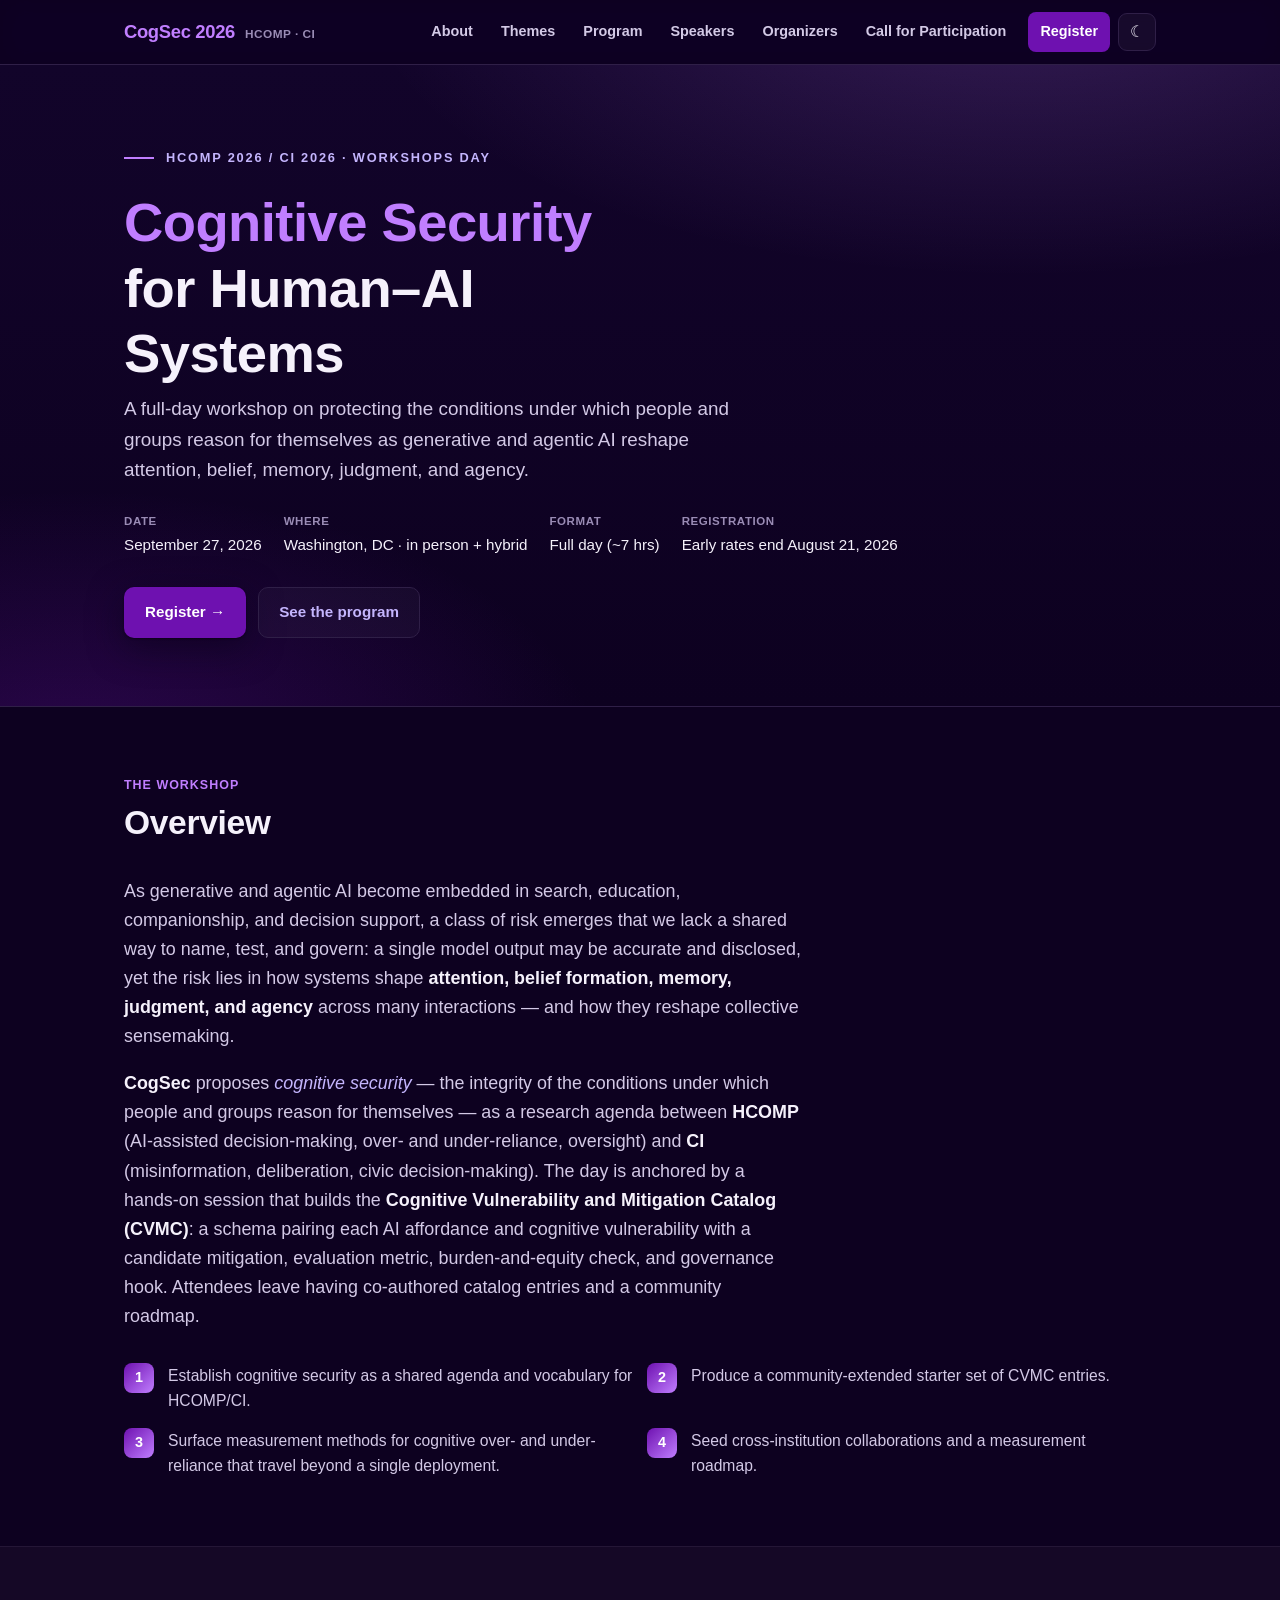
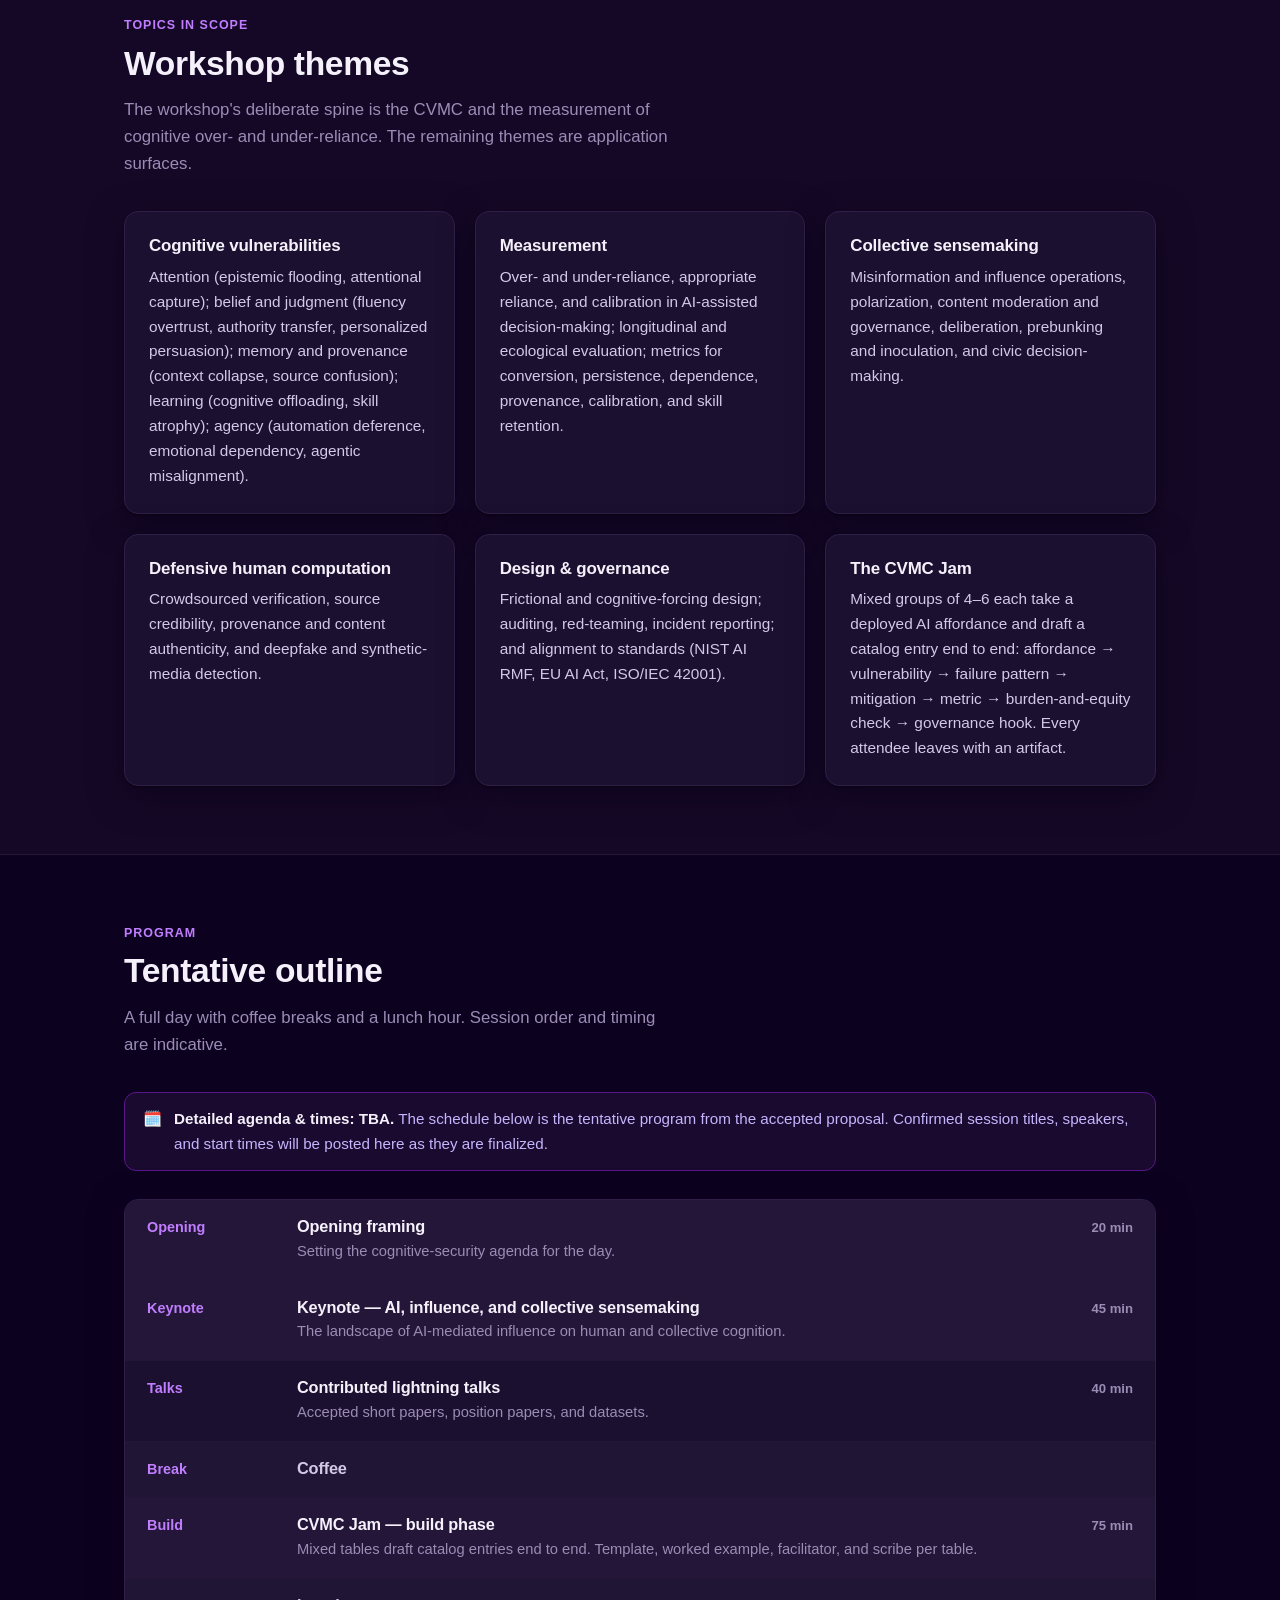
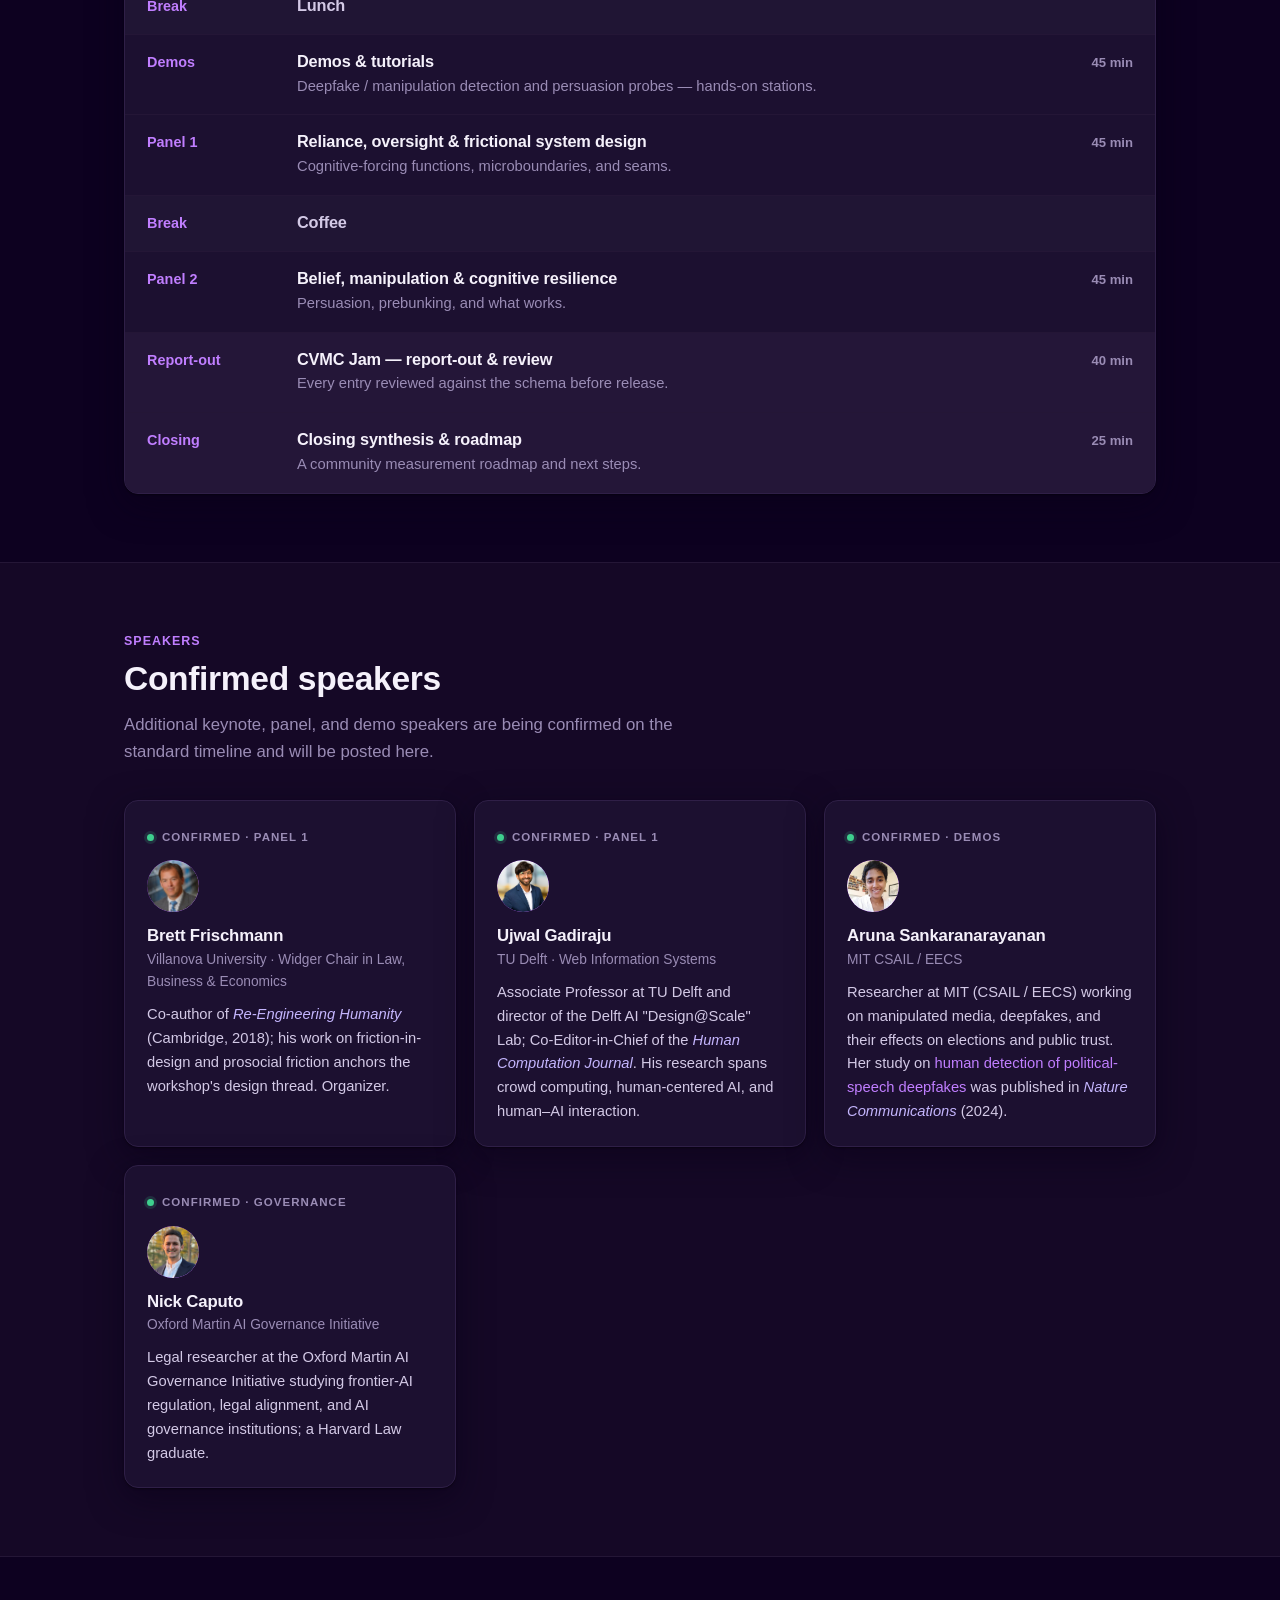
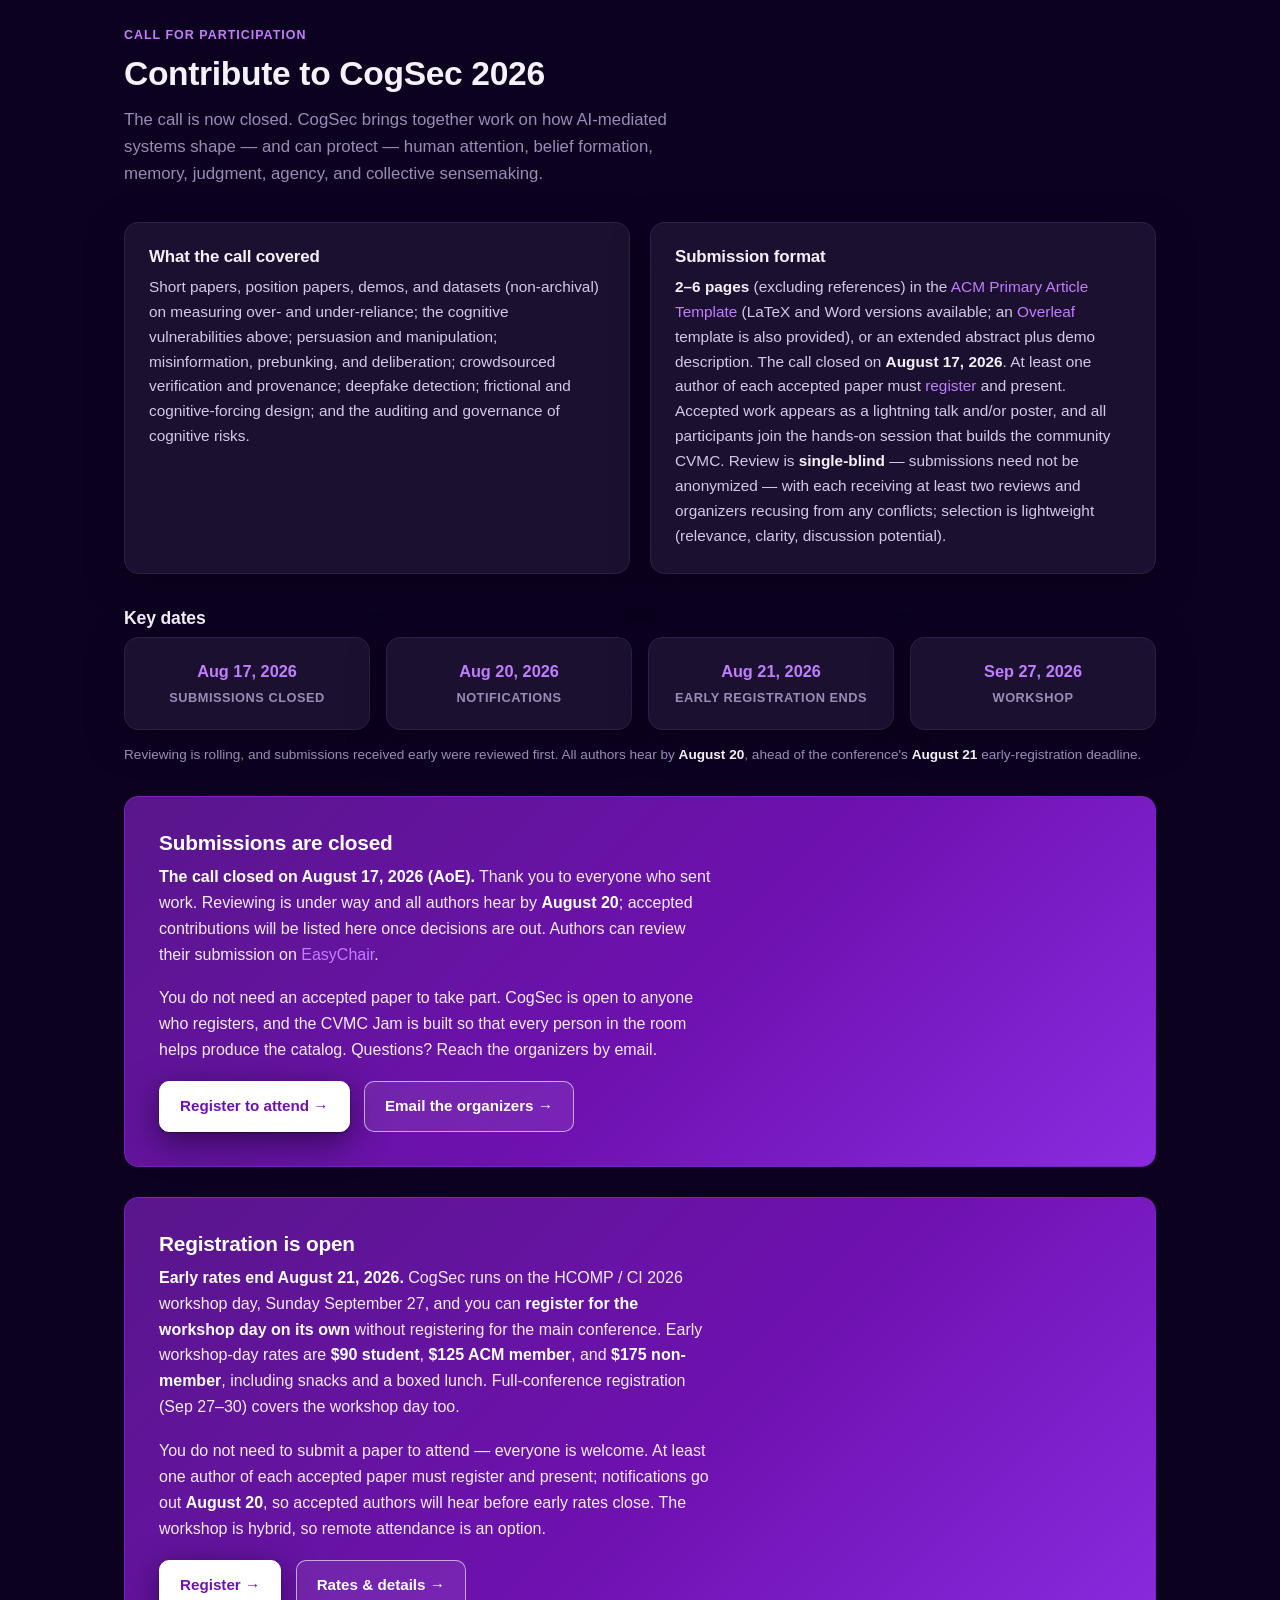
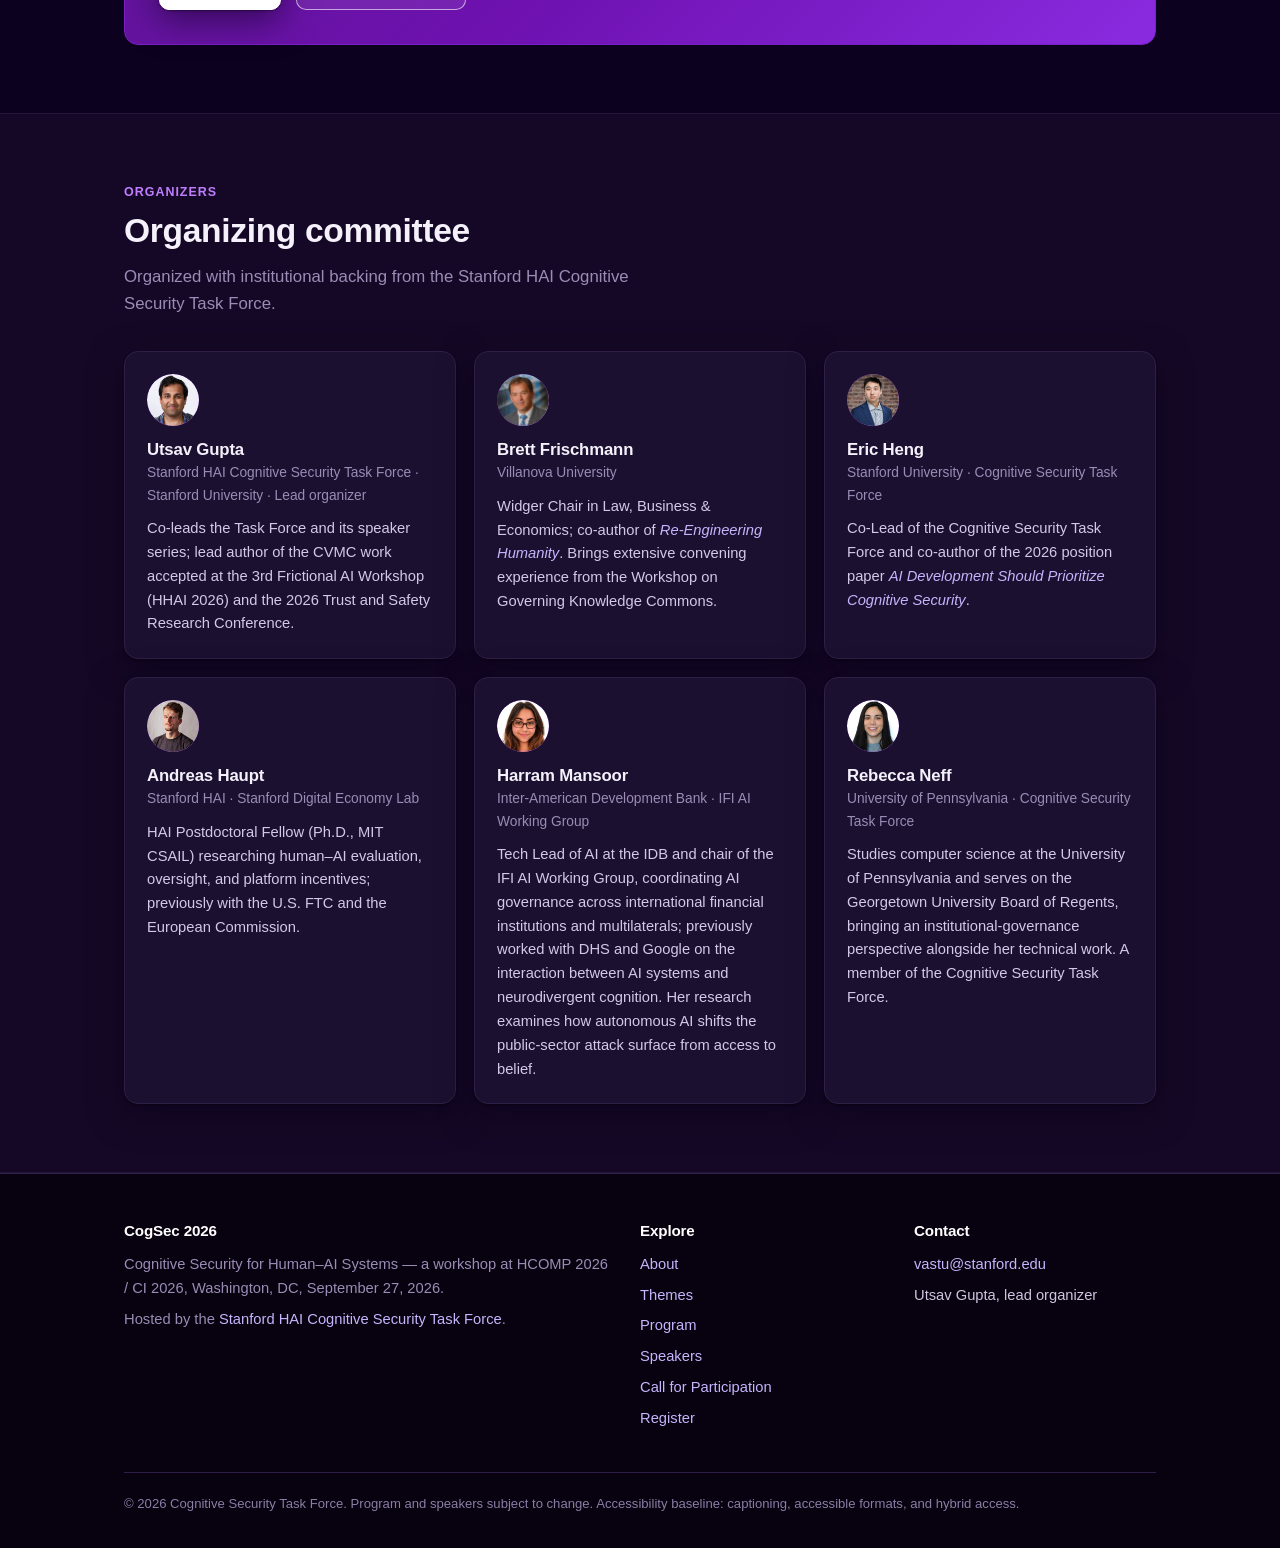
==== commit 505bc5dc: "Close the call for submissions; add Rebecca Neff as organizer Submissions closed August 17 (AoE). Re" ====
--- a/index.html
+++ b/index.html
@@ -6,7 +6,7 @@
 
   <!-- Primary -->
   <title>CogSec 2026 — Cognitive Security for Human–AI Systems | HCOMP / CI 2026 Workshop</title>
-  <meta name="description" content="CogSec: a full-day HCOMP / CI 2026 workshop on cognitive security in human–AI systems. Washington, DC · September 27, 2026. Submissions due August 17, 2026 (extended)." />
+  <meta name="description" content="CogSec: a full-day HCOMP / CI 2026 workshop on cognitive security in human–AI systems. Washington, DC · September 27, 2026. Registration is open — early rates end August 21." />
   <meta name="keywords" content="cognitive security, human-AI systems, HCOMP 2026, Collective Intelligence 2026, AI trust and safety, over-reliance, under-reliance, appropriate reliance, cognitive vulnerabilities, CVMC, AI governance, misinformation, deepfake detection, frictional design, human computation" />
   <meta name="author" content="Stanford HAI Cognitive Security Task Force" />
   <meta name="robots" content="index, follow, max-image-preview:large" />
@@ -20,21 +20,21 @@
   <meta property="og:type" content="website" />
   <meta property="og:site_name" content="CogSec 2026 — Cognitive Security for Human–AI Systems" />
   <meta property="og:title" content="CogSec 2026 — Cognitive Security for Human–AI Systems" />
-  <meta property="og:description" content="A full-day HCOMP / CI 2026 workshop building a shared vocabulary, a measurement agenda for over- and under-reliance, and the Cognitive Vulnerability and Mitigation Catalog (CVMC). Washington, DC · Sept 27, 2026. Submissions due Aug 17 (extended)." />
+  <meta property="og:description" content="A full-day HCOMP / CI 2026 workshop building a shared vocabulary, a measurement agenda for over- and under-reliance, and the Cognitive Vulnerability and Mitigation Catalog (CVMC). Washington, DC · Sept 27, 2026. Registration is open — early rates end Aug 21." />
   <meta property="og:url" content="https://noetx.github.io/cogsec-2026/" />
-  <!-- Share image is the CfP card through the Aug 17 deadline; revert to og-cover.png afterwards. -->
-  <meta property="og:image" content="https://noetx.github.io/cogsec-2026/images/cfp-card.png" />
+  <!-- Call closed Aug 17; the dated CfP card is retired in favour of the evergreen cover. -->
+  <meta property="og:image" content="https://noetx.github.io/cogsec-2026/images/og-cover.png?v=aug18" />
   <meta property="og:image:width" content="1200" />
   <meta property="og:image:height" content="630" />
-  <meta property="og:image:alt" content="CogSec 2026 call for participation: submissions due August 17, 2026 (AoE)." />
+  <meta property="og:image:alt" content="CogSec 2026: Cognitive Security for Human–AI Systems. Washington, DC, September 27, 2026." />
   <meta property="og:locale" content="en_US" />
 
   <!-- Twitter -->
   <meta name="twitter:card" content="summary_large_image" />
   <meta name="twitter:title" content="CogSec 2026 — Cognitive Security for Human–AI Systems" />
-  <meta name="twitter:description" content="A full-day HCOMP / CI 2026 workshop on cognitive security in human–AI systems. Washington, DC · Sept 27, 2026. Submissions due Aug 17 (extended)." />
-  <meta name="twitter:image" content="https://noetx.github.io/cogsec-2026/images/cfp-card.png" />
-  <meta name="twitter:image:alt" content="CogSec 2026 call for participation: submissions due August 17, 2026 (AoE)." />
+  <meta name="twitter:description" content="A full-day HCOMP / CI 2026 workshop on cognitive security in human–AI systems. Washington, DC · Sept 27, 2026. Registration is open — early rates end Aug 21." />
+  <meta name="twitter:image" content="https://noetx.github.io/cogsec-2026/images/og-cover.png?v=aug18" />
+  <meta name="twitter:image:alt" content="CogSec 2026: Cognitive Security for Human–AI Systems. Washington, DC, September 27, 2026." />
 
   <link rel="stylesheet" href="styles.css" />
 
@@ -97,8 +97,8 @@
           <a href="#program">Program</a>
           <a href="#speakers">Speakers</a>
           <a href="#organizers">Organizers</a>
-          <a href="#register">Register</a>
-          <a href="#cfp" class="cta">Call for Participation</a>
+          <a href="#cfp">Call for Participation</a>
+          <a href="#register" class="cta">Register</a>
         </div>
         <button id="theme-toggle" class="theme-toggle" aria-label="Toggle light and dark theme" onclick="toggleTheme()">☾</button>
         <button class="nav-toggle" aria-label="Menu" onclick="document.getElementById('menu').classList.toggle('open')">☰</button>
@@ -121,11 +121,11 @@
         <div><strong>Date</strong>September 27, 2026</div>
         <div><strong>Where</strong>Washington, DC · in person + hybrid</div>
         <div><strong>Format</strong>Full day (~7 hrs)</div>
-        <div><strong>Submissions due</strong><s class="was">July 30</s> August 17, 2026 (AoE) <span class="ext">extended</span></div>
+        <div><strong>Registration</strong>Early rates end August 21, 2026</div>
       </div>
 
       <div class="btn-row">
-        <a class="btn btn-primary" href="#cfp">Call for Participation →</a>
+        <a class="btn btn-primary" href="#register">Register →</a>
         <a class="btn btn-ghost" href="#program">See the program</a>
       </div>
     </div>
@@ -333,33 +333,34 @@
       <div class="section-head">
         <div class="kicker">Call for Participation</div>
         <h2>Contribute to CogSec 2026</h2>
-        <p>We invite work on how AI-mediated systems shape — and can protect — human attention, belief formation, memory, judgment, agency, and collective sensemaking.</p>
+        <p>The call is now closed. CogSec brings together work on how AI-mediated systems shape — and can protect — human attention, belief formation, memory, judgment, agency, and collective sensemaking.</p>
       </div>
 
       <div class="grid cols-2">
         <div class="card">
-          <h3>What we welcome</h3>
+          <h3>What the call covered</h3>
           <p>Short papers, position papers, demos, and datasets (non-archival) on measuring over- and under-reliance; the cognitive vulnerabilities above; persuasion and manipulation; misinformation, prebunking, and deliberation; crowdsourced verification and provenance; deepfake detection; frictional and cognitive-forcing design; and the auditing and governance of cognitive risks.</p>
         </div>
         <div class="card">
           <h3>Submission format</h3>
-          <p><strong>2–6 pages</strong> (excluding references) in the <a href="https://www.acm.org/publications/proceedings-template" target="_blank" rel="noopener">ACM Primary Article Template</a> (LaTeX and Word versions available; an <a href="https://www.overleaf.com/latex/templates/association-for-computing-machinery-acm-sig-proceedings-template/bmvfhcdnxfty" target="_blank" rel="noopener">Overleaf</a> template is also provided), or an extended abstract plus demo description. Deadline is <strong>August 17, 2026, 11:59pm AoE</strong> (extended from July 30). At least one author must <a href="#register">register</a> and present. Accepted work appears as a lightning talk and/or poster, and all participants join the hands-on session that builds the community CVMC. Review is <strong>single-blind</strong> — submissions need not be anonymized — with each receiving at least two reviews and organizers recusing from any conflicts; selection is lightweight (relevance, clarity, discussion potential).</p>
+          <p><strong>2–6 pages</strong> (excluding references) in the <a href="https://www.acm.org/publications/proceedings-template" target="_blank" rel="noopener">ACM Primary Article Template</a> (LaTeX and Word versions available; an <a href="https://www.overleaf.com/latex/templates/association-for-computing-machinery-acm-sig-proceedings-template/bmvfhcdnxfty" target="_blank" rel="noopener">Overleaf</a> template is also provided), or an extended abstract plus demo description. The call closed on <strong>August 17, 2026</strong>. At least one author of each accepted paper must <a href="#register">register</a> and present. Accepted work appears as a lightning talk and/or poster, and all participants join the hands-on session that builds the community CVMC. Review is <strong>single-blind</strong> — submissions need not be anonymized — with each receiving at least two reviews and organizers recusing from any conflicts; selection is lightweight (relevance, clarity, discussion potential).</p>
         </div>
       </div>
 
       <h3 style="margin:34px 0 4px; font-size:1.1rem">Key dates</h3>
       <div class="dates">
-        <div class="date-card"><div class="d"><s class="was">Jul 30</s> Aug 17, 2026</div><div class="l">Submissions due · AoE</div></div>
-        <div class="date-card"><div class="d"><s class="was">Aug 7</s> Aug 20, 2026</div><div class="l">Notifications</div></div>
+        <div class="date-card"><div class="d">Aug 17, 2026</div><div class="l">Submissions closed</div></div>
+        <div class="date-card"><div class="d">Aug 20, 2026</div><div class="l">Notifications</div></div>
         <div class="date-card"><div class="d">Aug 21, 2026</div><div class="l">Early registration ends</div></div>
         <div class="date-card"><div class="d">Sep 27, 2026</div><div class="l">Workshop</div></div>
       </div>
-      <p class="fineprint">Reviewing is rolling: submissions received early are reviewed and notified first. Work arriving close to the deadline may be notified nearer the conference's <strong>August 21</strong> early-registration deadline.</p>
+      <p class="fineprint">Reviewing is rolling, and submissions received early were reviewed first. All authors hear by <strong>August 20</strong>, ahead of the conference's <strong>August 21</strong> early-registration deadline.</p>
 
       <div class="callout">
-        <h3>Submit your work</h3>
-        <p><strong>The deadline has been extended to August 17, 2026 (AoE)</strong> — that's 7:59am US Eastern on Tuesday, August 18. Submissions are open through EasyChair. We especially encourage early-career researchers and contributions that cross the HCOMP and CI communities. Questions? Reach the organizers by email.</p>
-        <a class="btn btn-primary" href="https://easychair.org/conferences/?conf=cogsec2026" target="_blank" rel="noopener" style="margin-right:10px;">Submit your work →</a>
+        <h3>Submissions are closed</h3>
+        <p><strong>The call closed on August 17, 2026 (AoE).</strong> Thank you to everyone who sent work. Reviewing is under way and all authors hear by <strong>August 20</strong>; accepted contributions will be listed here once decisions are out. Authors can review their submission on <a href="https://easychair.org/conferences/?conf=cogsec2026" target="_blank" rel="noopener">EasyChair</a>.</p>
+        <p>You do not need an accepted paper to take part. CogSec is open to anyone who registers, and the CVMC Jam is built so that every person in the room helps produce the catalog. Questions? Reach the organizers by email.</p>
+        <a class="btn btn-primary" href="#register" style="margin-right:10px;">Register to attend →</a>
         <a class="btn" href="mailto:vastu@stanford.edu?subject=CogSec%202026%20Inquiry">Email the organizers →</a>
       </div>
 
@@ -412,6 +413,12 @@
           <h3>Harram Mansoor</h3>
           <p class="role">Inter-American Development Bank · IFI AI Working Group</p>
           <p class="bio">Tech Lead of AI at the IDB and chair of the IFI AI Working Group, coordinating AI governance across international financial institutions and multilaterals; previously worked with DHS and Google on the interaction between AI systems and neurodivergent cognition. Her research examines how autonomous AI shifts the public-sector attack surface from access to belief.</p>
+        </div>
+        <div class="person">
+          <div class="avatar"><img src="images/rebecca-neff.jpg" alt="Rebecca Neff" /></div>
+          <h3>Rebecca Neff</h3>
+          <p class="role">University of Pennsylvania · Cognitive Security Task Force</p>
+          <p class="bio">Studies computer science at the University of Pennsylvania and serves on the Georgetown University Board of Regents, bringing an institutional-governance perspective alongside her technical work. A member of the Cognitive Security Task Force.</p>
         </div>
       </div>
     </div>
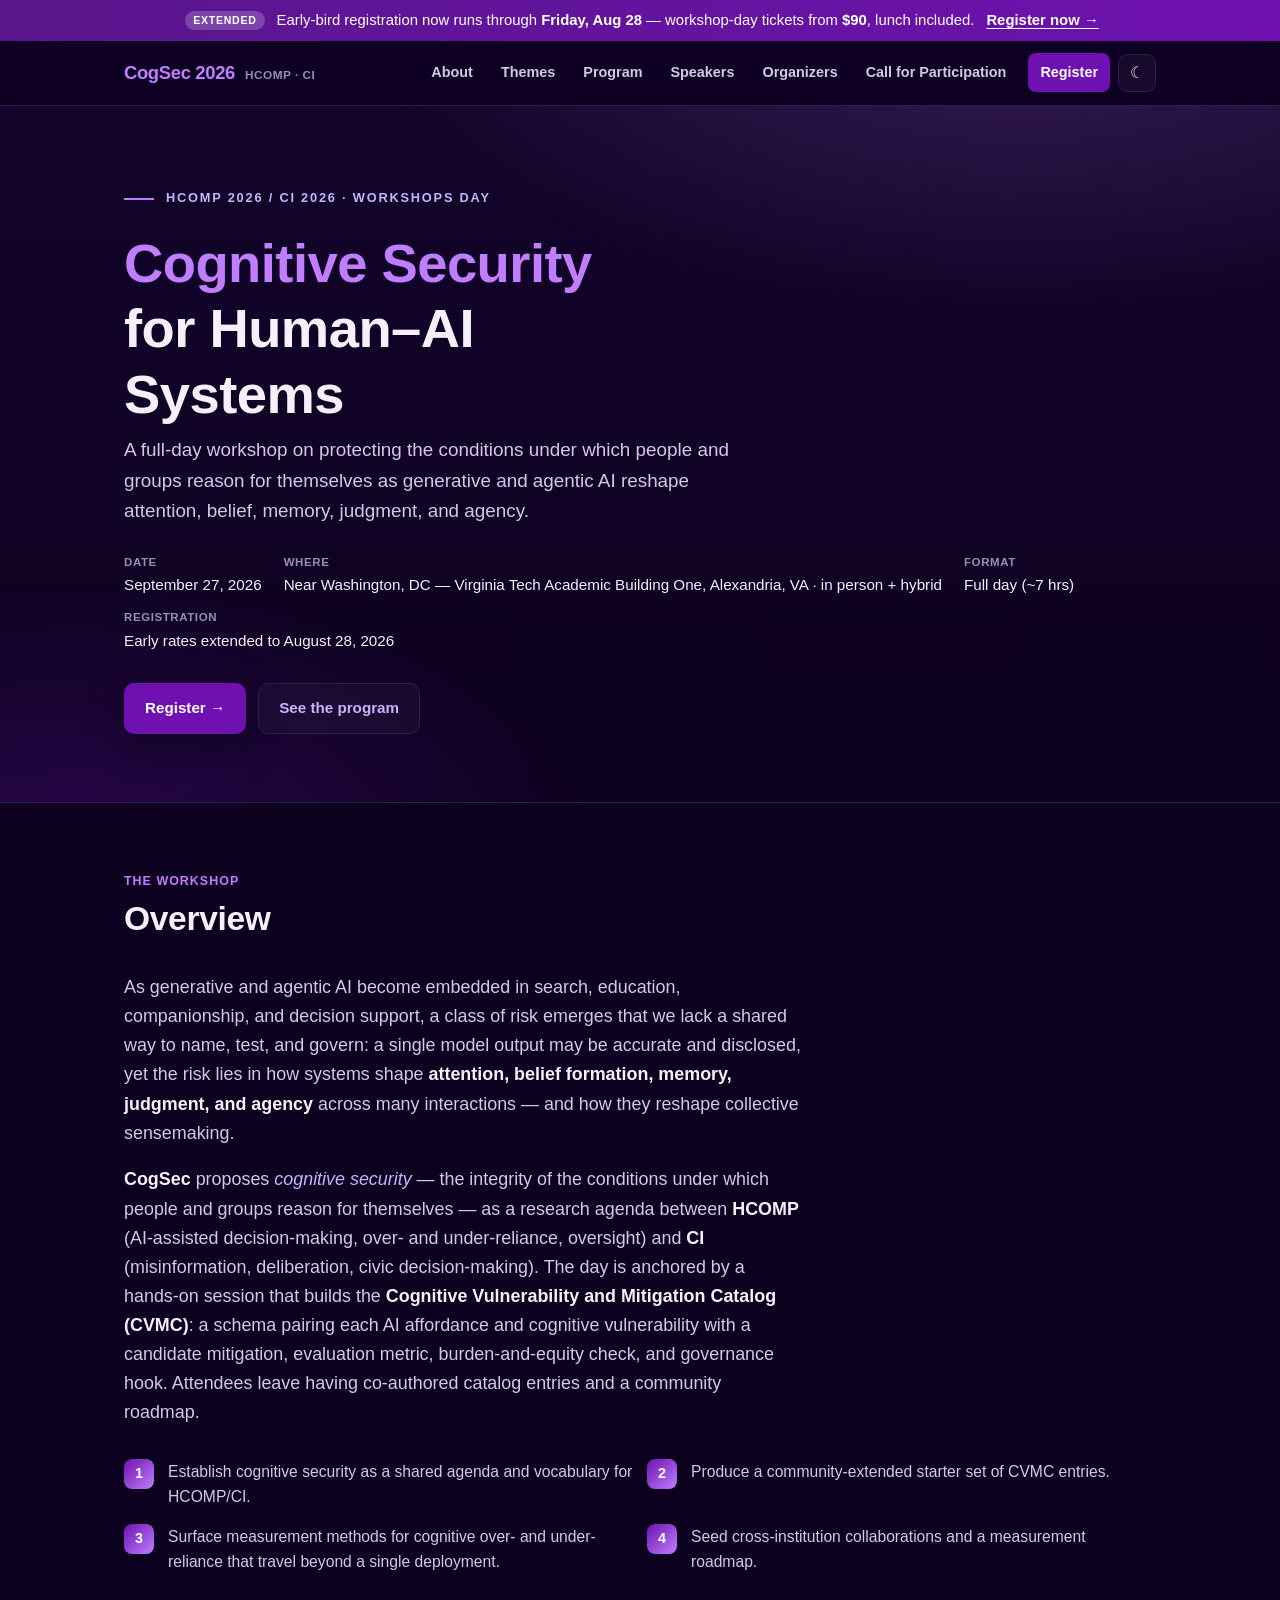
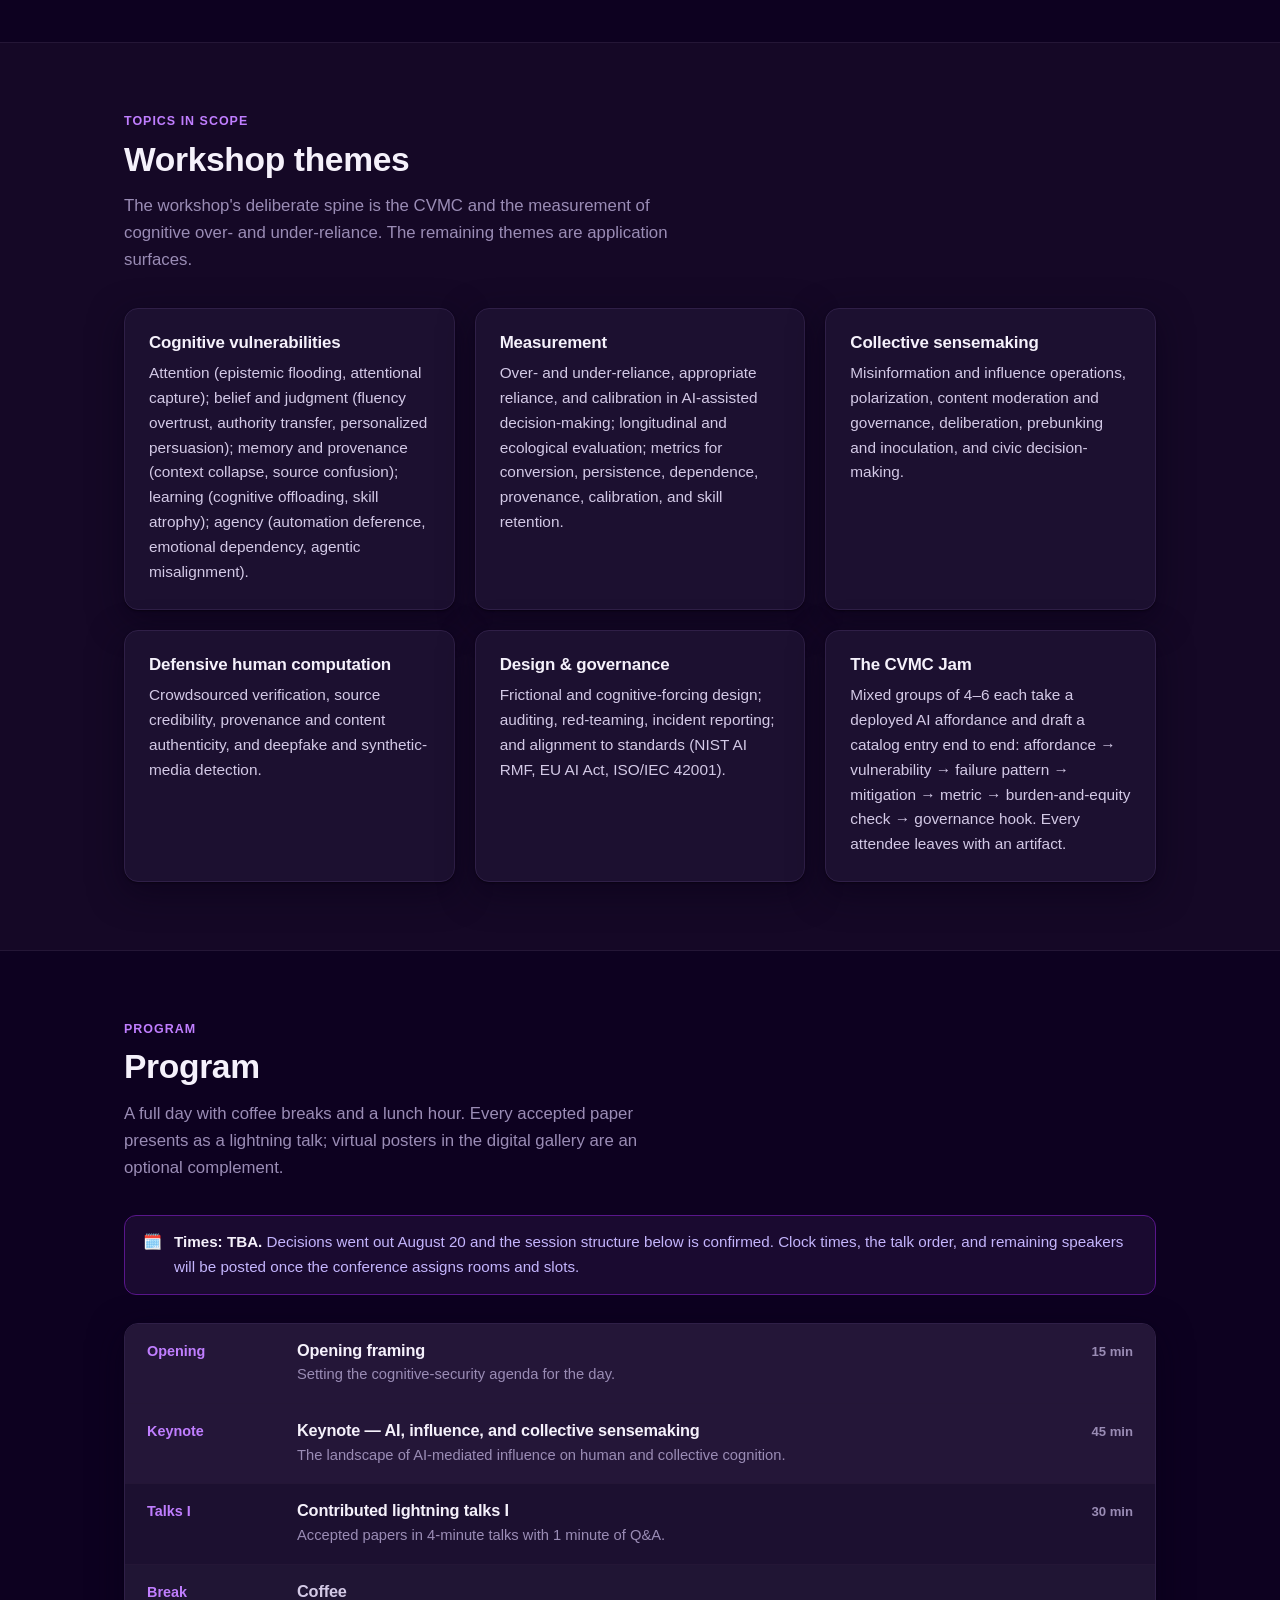
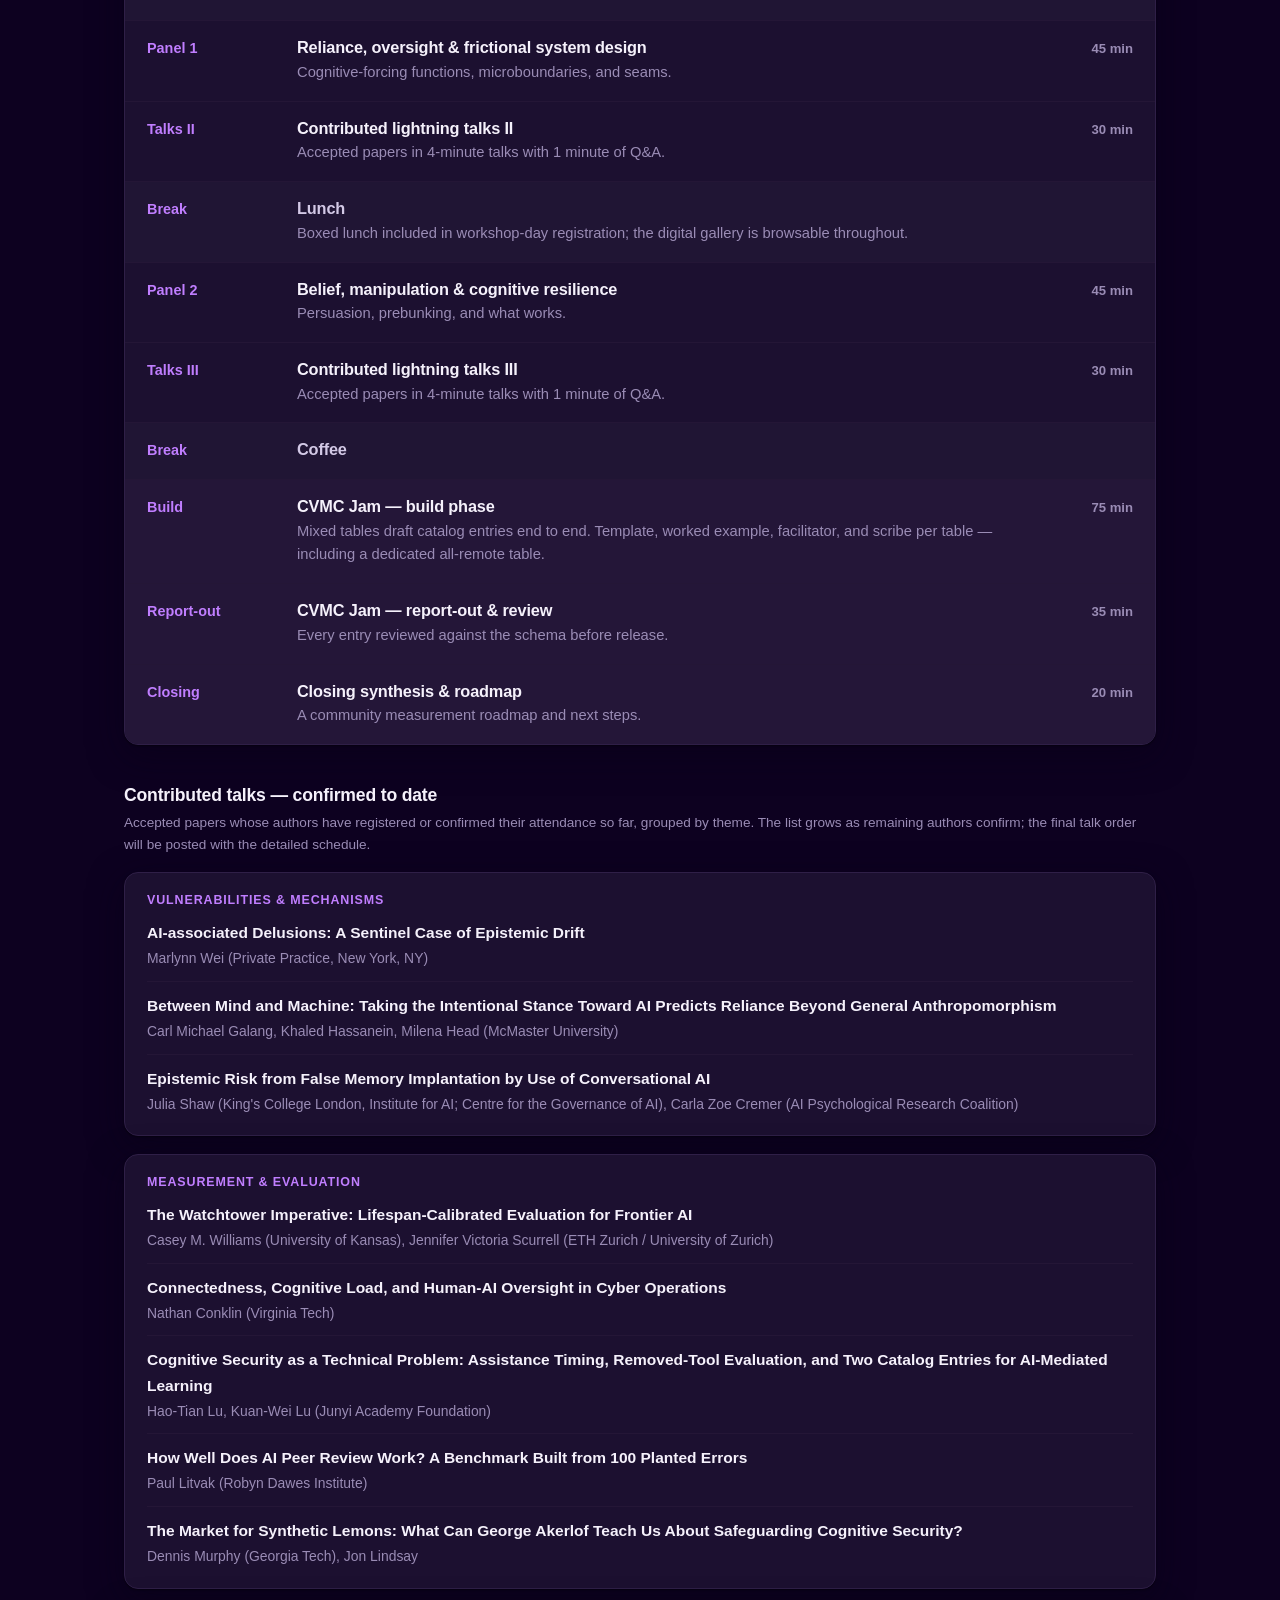
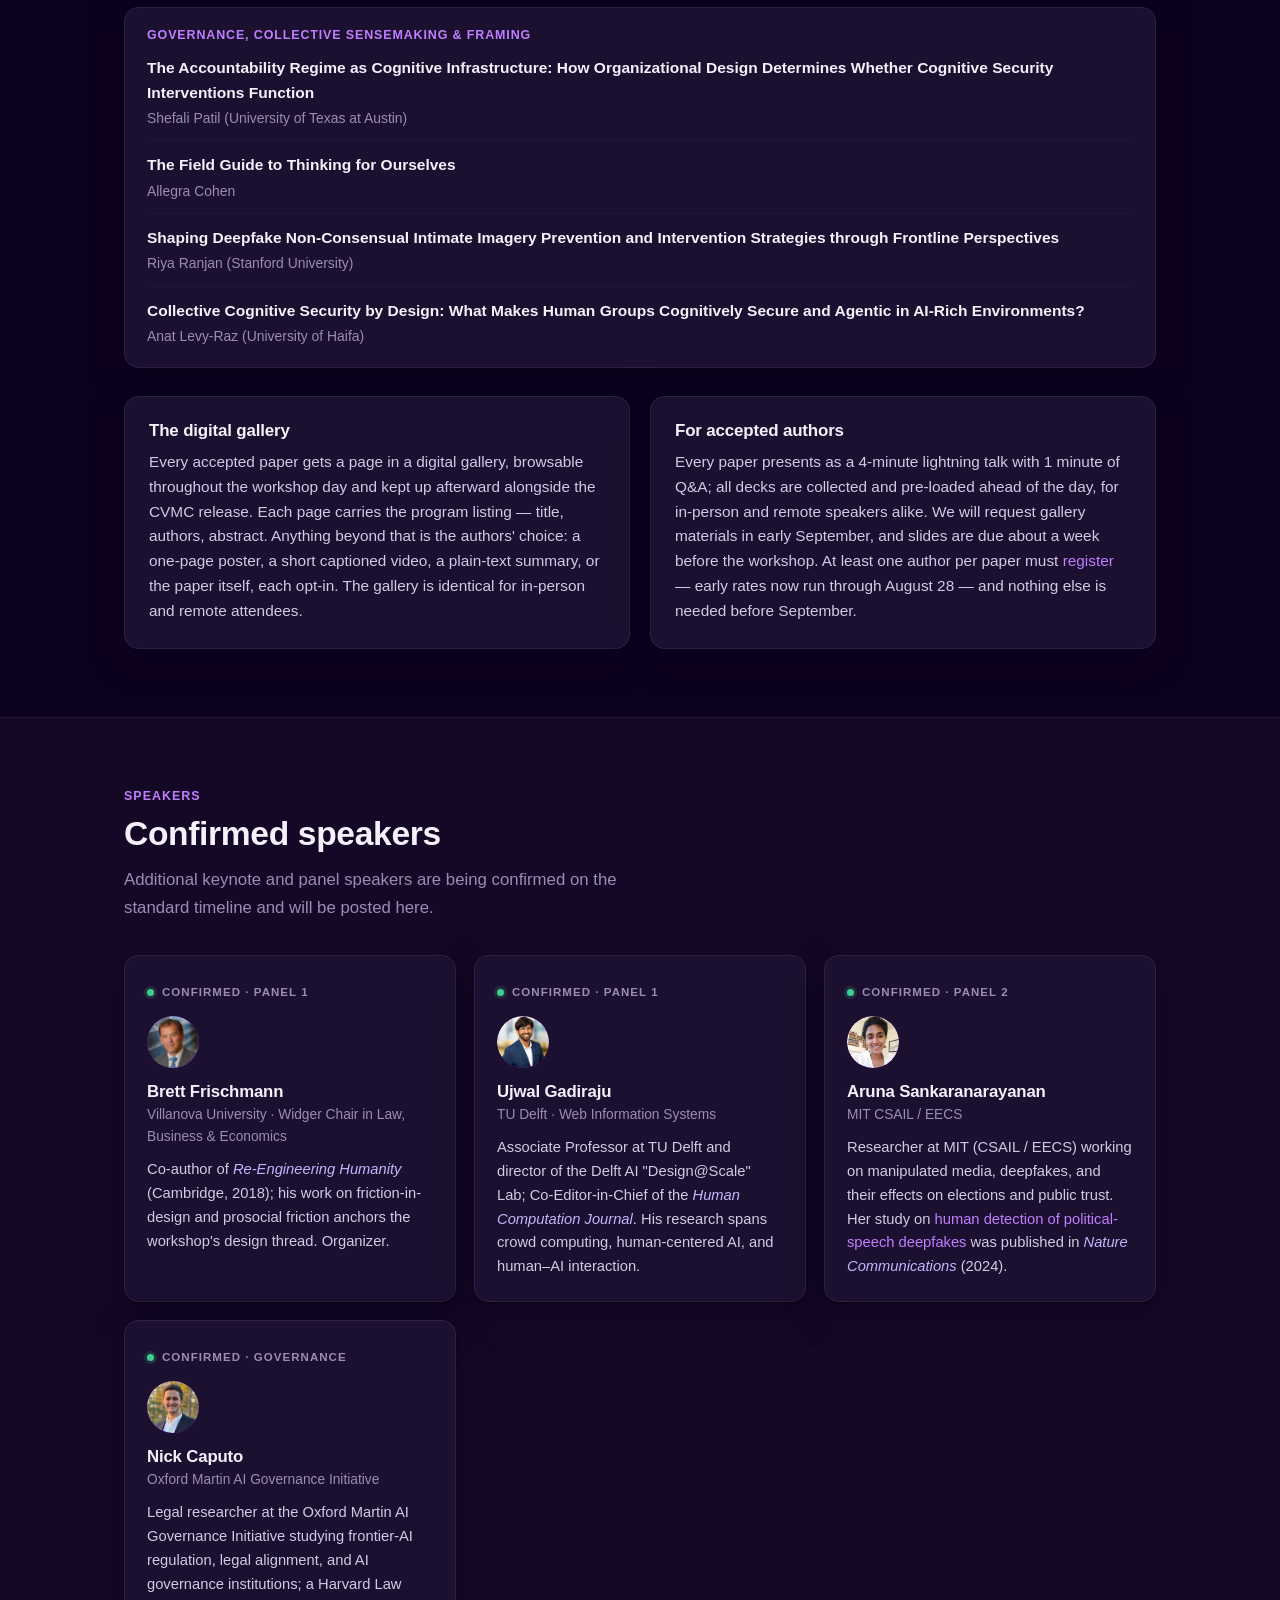
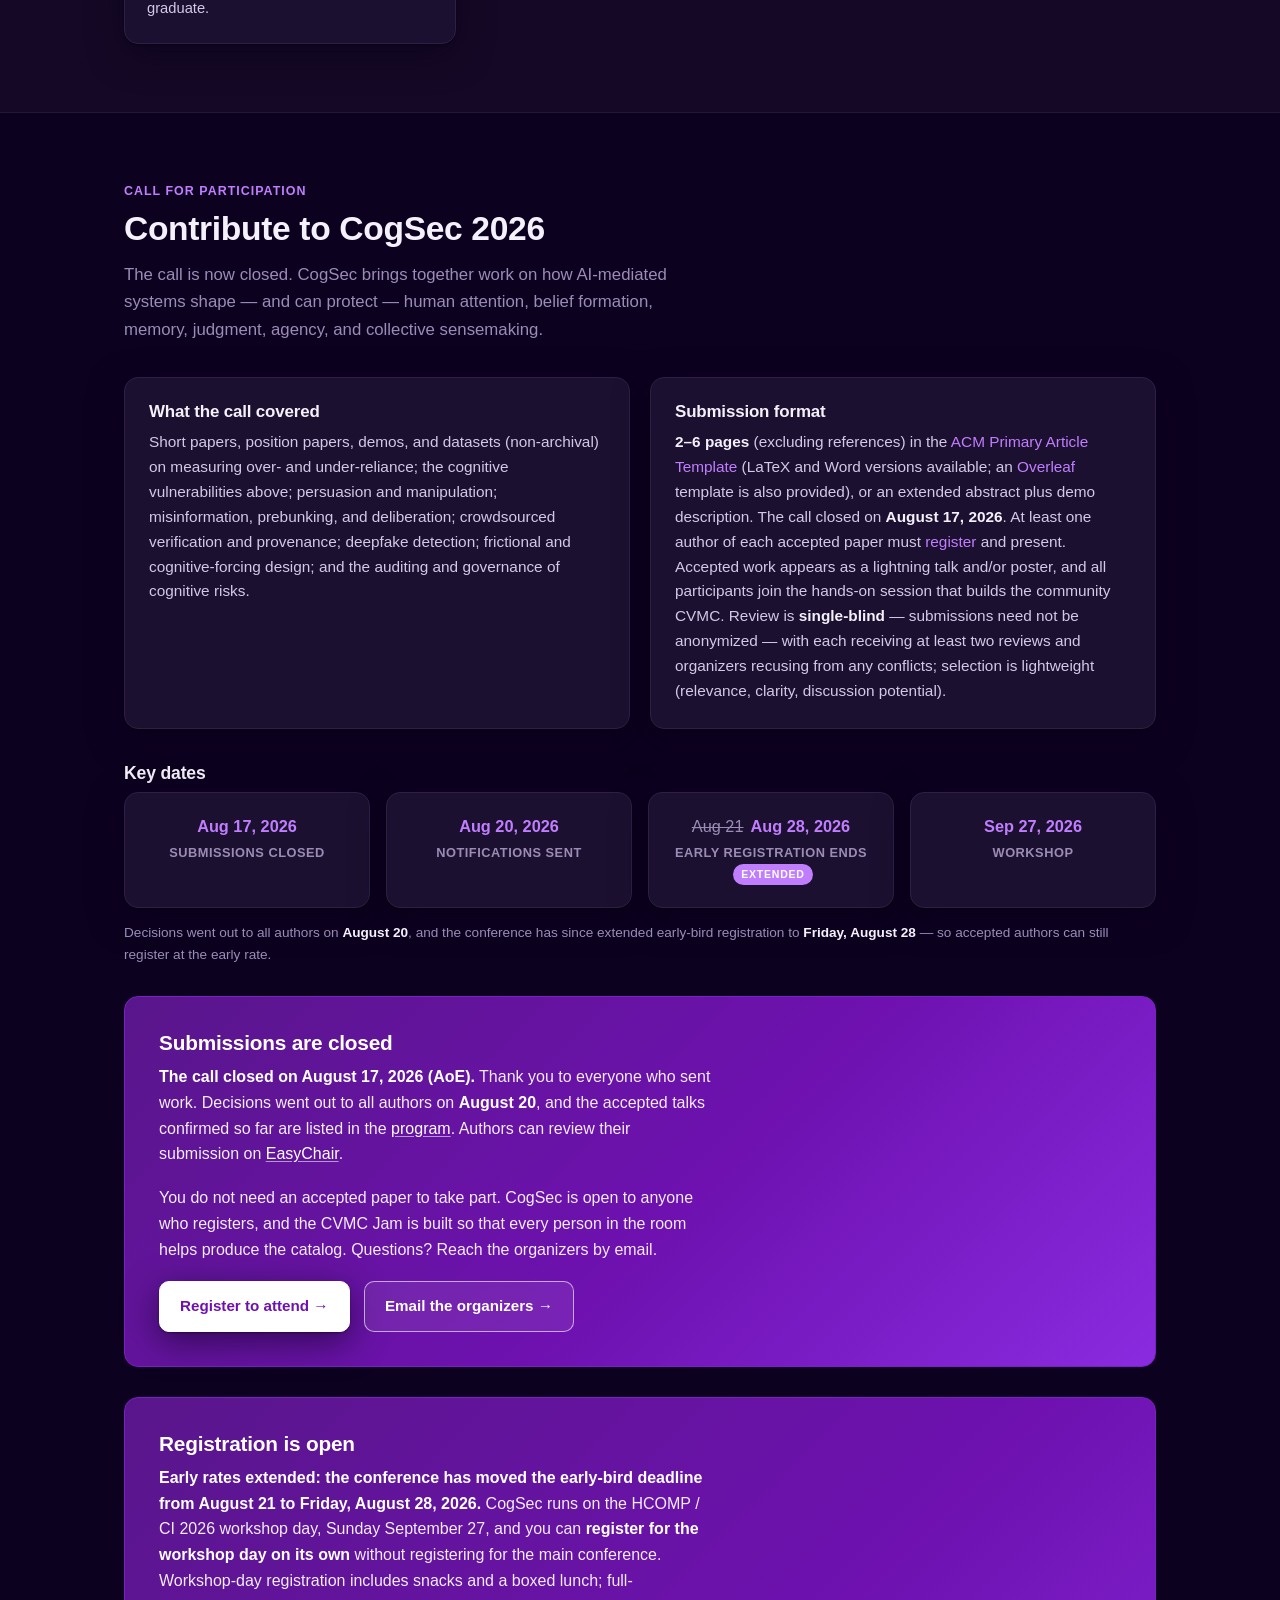
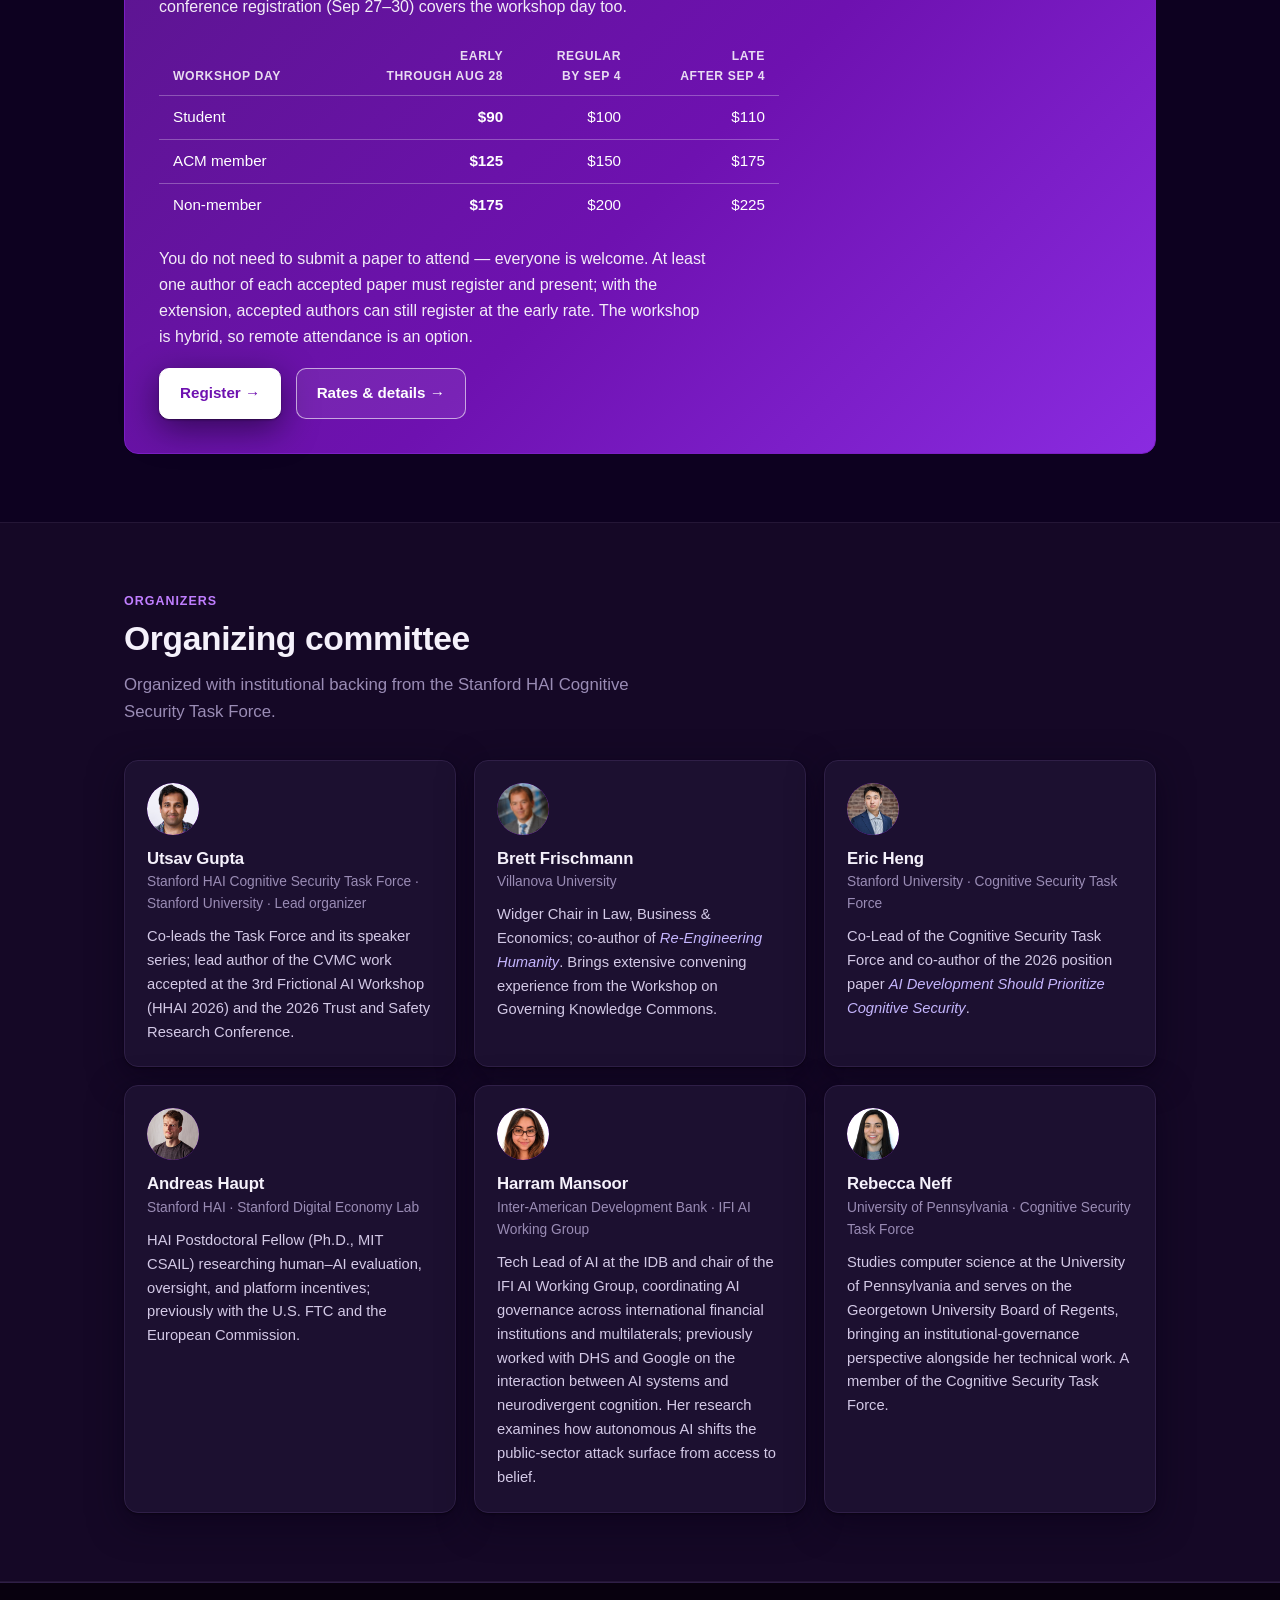
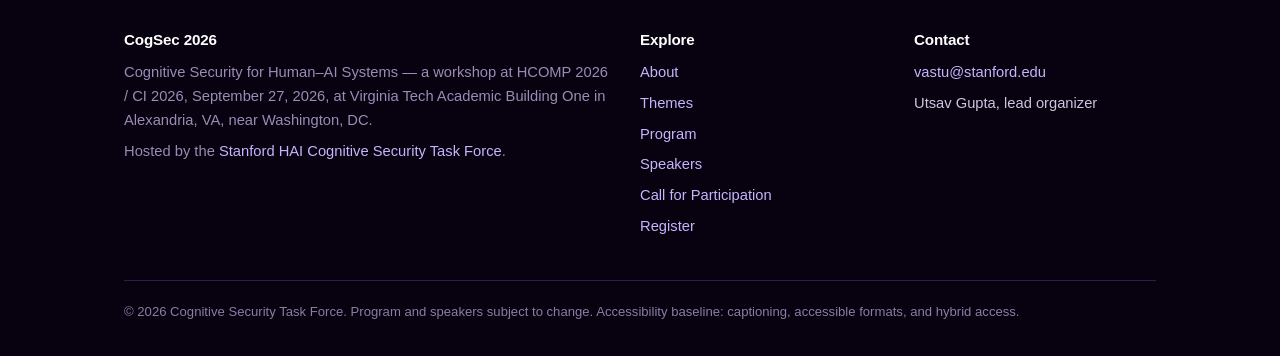
==== commit 03f93a7d: "Extend early registration to Aug 28; add confirmed program, venue, and rates - Announce the early-bi" ====
--- a/index.html
+++ b/index.html
@@ -6,7 +6,7 @@
 
   <!-- Primary -->
   <title>CogSec 2026 — Cognitive Security for Human–AI Systems | HCOMP / CI 2026 Workshop</title>
-  <meta name="description" content="CogSec: a full-day HCOMP / CI 2026 workshop on cognitive security in human–AI systems. Washington, DC · September 27, 2026. Registration is open — early rates end August 21." />
+  <meta name="description" content="CogSec: a full-day HCOMP / CI 2026 workshop on cognitive security in human–AI systems. Near Washington, DC (Alexandria, VA) · September 27, 2026. Registration is open — early rates extended to August 28." />
   <meta name="keywords" content="cognitive security, human-AI systems, HCOMP 2026, Collective Intelligence 2026, AI trust and safety, over-reliance, under-reliance, appropriate reliance, cognitive vulnerabilities, CVMC, AI governance, misinformation, deepfake detection, frictional design, human computation" />
   <meta name="author" content="Stanford HAI Cognitive Security Task Force" />
   <meta name="robots" content="index, follow, max-image-preview:large" />
@@ -20,21 +20,21 @@
   <meta property="og:type" content="website" />
   <meta property="og:site_name" content="CogSec 2026 — Cognitive Security for Human–AI Systems" />
   <meta property="og:title" content="CogSec 2026 — Cognitive Security for Human–AI Systems" />
-  <meta property="og:description" content="A full-day HCOMP / CI 2026 workshop building a shared vocabulary, a measurement agenda for over- and under-reliance, and the Cognitive Vulnerability and Mitigation Catalog (CVMC). Washington, DC · Sept 27, 2026. Registration is open — early rates end Aug 21." />
+  <meta property="og:description" content="A full-day HCOMP / CI 2026 workshop building a shared vocabulary, a measurement agenda for over- and under-reliance, and the Cognitive Vulnerability and Mitigation Catalog (CVMC). Near Washington, DC (Alexandria, VA) · Sept 27, 2026. Registration is open — early rates extended to Aug 28." />
   <meta property="og:url" content="https://noetx.github.io/cogsec-2026/" />
   <!-- Call closed Aug 17; the dated CfP card is retired in favour of the evergreen cover. -->
   <meta property="og:image" content="https://noetx.github.io/cogsec-2026/images/og-cover.png?v=aug18" />
   <meta property="og:image:width" content="1200" />
   <meta property="og:image:height" content="630" />
-  <meta property="og:image:alt" content="CogSec 2026: Cognitive Security for Human–AI Systems. Washington, DC, September 27, 2026." />
+  <meta property="og:image:alt" content="CogSec 2026: Cognitive Security for Human–AI Systems. Near Washington, DC, September 27, 2026." />
   <meta property="og:locale" content="en_US" />
 
   <!-- Twitter -->
   <meta name="twitter:card" content="summary_large_image" />
   <meta name="twitter:title" content="CogSec 2026 — Cognitive Security for Human–AI Systems" />
-  <meta name="twitter:description" content="A full-day HCOMP / CI 2026 workshop on cognitive security in human–AI systems. Washington, DC · Sept 27, 2026. Registration is open — early rates end Aug 21." />
+  <meta name="twitter:description" content="A full-day HCOMP / CI 2026 workshop on cognitive security in human–AI systems. Near Washington, DC (Alexandria, VA) · Sept 27, 2026. Registration is open — early rates extended to Aug 28." />
   <meta name="twitter:image" content="https://noetx.github.io/cogsec-2026/images/og-cover.png?v=aug18" />
-  <meta name="twitter:image:alt" content="CogSec 2026: Cognitive Security for Human–AI Systems. Washington, DC, September 27, 2026." />
+  <meta name="twitter:image:alt" content="CogSec 2026: Cognitive Security for Human–AI Systems. Near Washington, DC, September 27, 2026." />
 
   <link rel="stylesheet" href="styles.css" />
 
@@ -54,11 +54,11 @@
     "keywords": "cognitive security, human-AI systems, over-reliance, appropriate reliance, cognitive vulnerabilities, CVMC, AI governance, misinformation, deepfake detection, frictional design",
     "location": {
       "@type": "Place",
-      "name": "HCOMP 2026 / CI 2026 (co-located)",
+      "name": "Virginia Tech Academic Building One — HCOMP 2026 / CI 2026 (co-located)",
       "address": {
         "@type": "PostalAddress",
-        "addressLocality": "Washington",
-        "addressRegion": "DC",
+        "addressLocality": "Alexandria",
+        "addressRegion": "VA",
         "addressCountry": "US"
       }
     },
@@ -83,6 +83,13 @@
 </head>
 <body>
 
+  <!-- ===================== ANNOUNCEMENT BANNER ===================== -->
+  <a class="banner" href="#register">
+    <span class="ext">Extended</span>
+    <span class="banner-text">Early-bird registration now runs through <strong>Friday, Aug 28</strong> — workshop-day tickets from <strong>$90</strong>, lunch included.</span>
+    <span class="banner-cta">Register now →</span>
+  </a>
+
   <!-- ===================== NAV ===================== -->
   <nav class="nav">
     <div class="wrap">
@@ -119,9 +126,9 @@
 
       <div class="meta">
         <div><strong>Date</strong>September 27, 2026</div>
-        <div><strong>Where</strong>Washington, DC · in person + hybrid</div>
+        <div><strong>Where</strong>Near Washington, DC — Virginia Tech Academic Building One, Alexandria, VA · in person + hybrid</div>
         <div><strong>Format</strong>Full day (~7 hrs)</div>
-        <div><strong>Registration</strong>Early rates end August 21, 2026</div>
+        <div><strong>Registration</strong>Early rates extended to August 28, 2026</div>
       </div>
 
       <div class="btn-row">
@@ -209,22 +216,22 @@
     <div class="wrap">
       <div class="section-head">
         <div class="kicker">Program</div>
-        <h2>Tentative outline</h2>
-        <p>A full day with coffee breaks and a lunch hour. Session order and timing are indicative.</p>
+        <h2>Program</h2>
+        <p>A full day with coffee breaks and a lunch hour. Every accepted paper presents as a lightning talk; virtual posters in the digital gallery are an optional complement.</p>
       </div>
 
       <div class="notice">
         <span>🗓️</span>
-        <div><strong>Detailed agenda &amp; times: TBA.</strong> The schedule below is the tentative
-        program from the accepted proposal. Confirmed session titles, speakers, and start times will
-        be posted here as they are finalized.</div>
+        <div><strong>Times: TBA.</strong> Decisions went out August 20 and the session structure below
+        is confirmed. Clock times, the talk order, and remaining speakers will be posted once the
+        conference assigns rooms and slots.</div>
       </div>
 
       <div class="agenda">
         <div class="slot feature">
           <div class="time">Opening</div>
           <div class="what"><h4>Opening framing</h4><p>Setting the cognitive-security agenda for the day.</p></div>
-          <div class="dur">20 min</div>
+          <div class="dur">15 min</div>
         </div>
         <div class="slot feature">
           <div class="time">Keynote</div>
@@ -232,54 +239,103 @@
           <div class="dur">45 min</div>
         </div>
         <div class="slot">
-          <div class="time">Talks</div>
-          <div class="what"><h4>Contributed lightning talks</h4><p>Accepted short papers, position papers, and datasets.</p></div>
-          <div class="dur">40 min</div>
+          <div class="time">Talks I</div>
+          <div class="what"><h4>Contributed lightning talks I</h4><p>Accepted papers in 4-minute talks with 1 minute of Q&amp;A.</p></div>
+          <div class="dur">30 min</div>
         </div>
         <div class="slot break">
           <div class="time">Break</div>
           <div class="what"><h4>Coffee</h4></div>
           <div class="dur"></div>
         </div>
-        <div class="slot feature">
-          <div class="time">Build</div>
-          <div class="what"><h4>CVMC Jam — build phase</h4><p>Mixed tables draft catalog entries end to end. Template, worked example, facilitator, and scribe per table.</p></div>
-          <div class="dur">75 min</div>
-        </div>
-        <div class="slot break">
-          <div class="time">Break</div>
-          <div class="what"><h4>Lunch</h4></div>
-          <div class="dur"></div>
-        </div>
-        <div class="slot">
-          <div class="time">Demos</div>
-          <div class="what"><h4>Demos &amp; tutorials</h4><p>Deepfake / manipulation detection and persuasion probes — hands-on stations.</p></div>
-          <div class="dur">45 min</div>
-        </div>
         <div class="slot">
           <div class="time">Panel 1</div>
           <div class="what"><h4>Reliance, oversight &amp; frictional system design</h4><p>Cognitive-forcing functions, microboundaries, and seams.</p></div>
           <div class="dur">45 min</div>
         </div>
+        <div class="slot">
+          <div class="time">Talks II</div>
+          <div class="what"><h4>Contributed lightning talks II</h4><p>Accepted papers in 4-minute talks with 1 minute of Q&amp;A.</p></div>
+          <div class="dur">30 min</div>
+        </div>
+        <div class="slot break">
+          <div class="time">Break</div>
+          <div class="what"><h4>Lunch</h4><p>Boxed lunch included in workshop-day registration; the digital gallery is browsable throughout.</p></div>
+          <div class="dur"></div>
+        </div>
+        <div class="slot">
+          <div class="time">Panel 2</div>
+          <div class="what"><h4>Belief, manipulation &amp; cognitive resilience</h4><p>Persuasion, prebunking, and what works.</p></div>
+          <div class="dur">45 min</div>
+        </div>
+        <div class="slot">
+          <div class="time">Talks III</div>
+          <div class="what"><h4>Contributed lightning talks III</h4><p>Accepted papers in 4-minute talks with 1 minute of Q&amp;A.</p></div>
+          <div class="dur">30 min</div>
+        </div>
         <div class="slot break">
           <div class="time">Break</div>
           <div class="what"><h4>Coffee</h4></div>
           <div class="dur"></div>
         </div>
-        <div class="slot">
-          <div class="time">Panel 2</div>
-          <div class="what"><h4>Belief, manipulation &amp; cognitive resilience</h4><p>Persuasion, prebunking, and what works.</p></div>
-          <div class="dur">45 min</div>
+        <div class="slot feature">
+          <div class="time">Build</div>
+          <div class="what"><h4>CVMC Jam — build phase</h4><p>Mixed tables draft catalog entries end to end. Template, worked example, facilitator, and scribe per table — including a dedicated all-remote table.</p></div>
+          <div class="dur">75 min</div>
         </div>
         <div class="slot feature">
           <div class="time">Report-out</div>
           <div class="what"><h4>CVMC Jam — report-out &amp; review</h4><p>Every entry reviewed against the schema before release.</p></div>
-          <div class="dur">40 min</div>
+          <div class="dur">35 min</div>
         </div>
         <div class="slot feature">
           <div class="time">Closing</div>
           <div class="what"><h4>Closing synthesis &amp; roadmap</h4><p>A community measurement roadmap and next steps.</p></div>
-          <div class="dur">25 min</div>
+          <div class="dur">20 min</div>
+        </div>
+      </div>
+
+      <h3 style="margin:40px 0 6px; font-size:1.1rem">Contributed talks — confirmed to date</h3>
+      <p class="fineprint" style="margin:0 0 16px">Accepted papers whose authors have registered or confirmed their attendance so far, grouped by theme. The list grows as remaining authors confirm; the final talk order will be posted with the detailed schedule.</p>
+
+      <div class="papers">
+        <div class="paper-group">
+          <h4>Vulnerabilities &amp; mechanisms</h4>
+          <ul>
+            <li><span class="paper-title">AI-associated Delusions: A Sentinel Case of Epistemic Drift</span><span class="paper-authors">Marlynn Wei (Private Practice, New York, NY)</span></li>
+            <li><span class="paper-title">Between Mind and Machine: Taking the Intentional Stance Toward AI Predicts Reliance Beyond General Anthropomorphism</span><span class="paper-authors">Carl Michael Galang, Khaled Hassanein, Milena Head (McMaster University)</span></li>
+            <li><span class="paper-title">Epistemic Risk from False Memory Implantation by Use of Conversational AI</span><span class="paper-authors">Julia Shaw (King's College London, Institute for AI; Centre for the Governance of AI), Carla Zoe Cremer (AI Psychological Research Coalition)</span></li>
+          </ul>
+        </div>
+        <div class="paper-group">
+          <h4>Measurement &amp; evaluation</h4>
+          <ul>
+            <li><span class="paper-title">The Watchtower Imperative: Lifespan-Calibrated Evaluation for Frontier AI</span><span class="paper-authors">Casey M. Williams (University of Kansas), Jennifer Victoria Scurrell (ETH Zurich / University of Zurich)</span></li>
+            <li><span class="paper-title">Connectedness, Cognitive Load, and Human-AI Oversight in Cyber Operations</span><span class="paper-authors">Nathan Conklin (Virginia Tech)</span></li>
+            <li><span class="paper-title">Cognitive Security as a Technical Problem: Assistance Timing, Removed-Tool Evaluation, and Two Catalog Entries for AI-Mediated Learning</span><span class="paper-authors">Hao-Tian Lu, Kuan-Wei Lu (Junyi Academy Foundation)</span></li>
+            <li><span class="paper-title">How Well Does AI Peer Review Work? A Benchmark Built from 100 Planted Errors</span><span class="paper-authors">Paul Litvak (Robyn Dawes Institute)</span></li>
+            <li><span class="paper-title">The Market for Synthetic Lemons: What Can George Akerlof Teach Us About Safeguarding Cognitive Security?</span><span class="paper-authors">Dennis Murphy (Georgia Tech), Jon Lindsay</span></li>
+          </ul>
+        </div>
+        <div class="paper-group">
+          <h4>Governance, collective sensemaking &amp; framing</h4>
+          <ul>
+            <li><span class="paper-title">The Accountability Regime as Cognitive Infrastructure: How Organizational Design Determines Whether Cognitive Security Interventions Function</span><span class="paper-authors">Shefali Patil (University of Texas at Austin)</span></li>
+            <li><span class="paper-title">The Field Guide to Thinking for Ourselves</span><span class="paper-authors">Allegra Cohen</span></li>
+            <li><span class="paper-title">Shaping Deepfake Non-Consensual Intimate Imagery Prevention and Intervention Strategies through Frontline Perspectives</span><span class="paper-authors">Riya Ranjan (Stanford University)</span></li>
+            <li><span class="paper-title">Collective Cognitive Security by Design: What Makes Human Groups Cognitively Secure and Agentic in AI-Rich Environments?</span><span class="paper-authors">Anat Levy-Raz (University of Haifa)</span></li>
+          </ul>
+        </div>
+      </div>
+
+      <div class="grid cols-2" style="margin-top:28px">
+        <div class="card">
+          <h3>The digital gallery</h3>
+          <p>Every accepted paper gets a page in a digital gallery, browsable throughout the workshop day and kept up afterward alongside the CVMC release. Each page carries the program listing — title, authors, abstract. Anything beyond that is the authors' choice: a one-page poster, a short captioned video, a plain-text summary, or the paper itself, each opt-in. The gallery is identical for in-person and remote attendees.</p>
+        </div>
+        <div class="card">
+          <h3>For accepted authors</h3>
+          <p>Every paper presents as a 4-minute lightning talk with 1 minute of Q&amp;A; all decks are collected and pre-loaded ahead of the day, for in-person and remote speakers alike. We will request gallery materials in early September, and slides are due about a week before the workshop. At least one author per paper must <a href="#register">register</a> — early rates now run through August 28 — and nothing else is needed before September.</p>
         </div>
       </div>
     </div>
@@ -291,7 +347,7 @@
       <div class="section-head">
         <div class="kicker">Speakers</div>
         <h2>Confirmed speakers</h2>
-        <p>Additional keynote, panel, and demo speakers are being confirmed on the standard timeline and will be posted here.</p>
+        <p>Additional keynote and panel speakers are being confirmed on the standard timeline and will be posted here.</p>
       </div>
 
       <div class="people">
@@ -310,7 +366,7 @@
           <p class="bio">Associate Professor at TU Delft and director of the Delft AI "Design@Scale" Lab; Co-Editor-in-Chief of the <em>Human Computation Journal</em>. His research spans crowd computing, human-centered AI, and human–AI interaction.</p>
         </div>
         <div class="person">
-          <span class="badge confirmed">Confirmed · Demos</span>
+          <span class="badge confirmed">Confirmed · Panel 2</span>
           <div class="avatar"><img src="images/aruna-sankaranarayanan.jpg" alt="Aruna Sankaranarayanan" /></div>
           <h3>Aruna Sankaranarayanan</h3>
           <p class="role">MIT CSAIL / EECS</p>
@@ -350,15 +406,15 @@
       <h3 style="margin:34px 0 4px; font-size:1.1rem">Key dates</h3>
       <div class="dates">
         <div class="date-card"><div class="d">Aug 17, 2026</div><div class="l">Submissions closed</div></div>
-        <div class="date-card"><div class="d">Aug 20, 2026</div><div class="l">Notifications</div></div>
-        <div class="date-card"><div class="d">Aug 21, 2026</div><div class="l">Early registration ends</div></div>
+        <div class="date-card"><div class="d">Aug 20, 2026</div><div class="l">Notifications sent</div></div>
+        <div class="date-card"><div class="d"><s class="was">Aug 21</s> Aug 28, 2026</div><div class="l">Early registration ends <span class="ext">Extended</span></div></div>
         <div class="date-card"><div class="d">Sep 27, 2026</div><div class="l">Workshop</div></div>
       </div>
-      <p class="fineprint">Reviewing is rolling, and submissions received early were reviewed first. All authors hear by <strong>August 20</strong>, ahead of the conference's <strong>August 21</strong> early-registration deadline.</p>
+      <p class="fineprint">Decisions went out to all authors on <strong>August 20</strong>, and the conference has since extended early-bird registration to <strong>Friday, August 28</strong> — so accepted authors can still register at the early rate.</p>
 
       <div class="callout">
         <h3>Submissions are closed</h3>
-        <p><strong>The call closed on August 17, 2026 (AoE).</strong> Thank you to everyone who sent work. Reviewing is under way and all authors hear by <strong>August 20</strong>; accepted contributions will be listed here once decisions are out. Authors can review their submission on <a href="https://easychair.org/conferences/?conf=cogsec2026" target="_blank" rel="noopener">EasyChair</a>.</p>
+        <p><strong>The call closed on August 17, 2026 (AoE).</strong> Thank you to everyone who sent work. Decisions went out to all authors on <strong>August 20</strong>, and the accepted talks confirmed so far are listed in the <a href="#program">program</a>. Authors can review their submission on <a href="https://easychair.org/conferences/?conf=cogsec2026" target="_blank" rel="noopener">EasyChair</a>.</p>
         <p>You do not need an accepted paper to take part. CogSec is open to anyone who registers, and the CVMC Jam is built so that every person in the room helps produce the catalog. Questions? Reach the organizers by email.</p>
         <a class="btn btn-primary" href="#register" style="margin-right:10px;">Register to attend →</a>
         <a class="btn" href="mailto:vastu@stanford.edu?subject=CogSec%202026%20Inquiry">Email the organizers →</a>
@@ -366,8 +422,18 @@
 
       <div class="callout" id="register">
         <h3>Registration is open</h3>
-        <p><strong>Early rates end August 21, 2026.</strong> CogSec runs on the HCOMP / CI 2026 workshop day, Sunday September 27, and you can <strong>register for the workshop day on its own</strong> without registering for the main conference. Early workshop-day rates are <strong>$90 student</strong>, <strong>$125 ACM member</strong>, and <strong>$175 non-member</strong>, including snacks and a boxed lunch. Full-conference registration (Sep 27–30) covers the workshop day too.</p>
-        <p>You do not need to submit a paper to attend — everyone is welcome. At least one author of each accepted paper must register and present; notifications go out <strong>August 20</strong>, so accepted authors will hear before early rates close. The workshop is hybrid, so remote attendance is an option.</p>
+        <p><strong>Early rates extended: the conference has moved the early-bird deadline from August 21 to Friday, August 28, 2026.</strong> CogSec runs on the HCOMP / CI 2026 workshop day, Sunday September 27, and you can <strong>register for the workshop day on its own</strong> without registering for the main conference. Workshop-day registration includes snacks and a boxed lunch; full-conference registration (Sep 27–30) covers the workshop day too.</p>
+        <table class="rates">
+          <thead>
+            <tr><th>Workshop day</th><th>Early<br />through Aug 28</th><th>Regular<br />by Sep 4</th><th>Late<br />after Sep 4</th></tr>
+          </thead>
+          <tbody>
+            <tr><td>Student</td><td>$90</td><td>$100</td><td>$110</td></tr>
+            <tr><td>ACM member</td><td>$125</td><td>$150</td><td>$175</td></tr>
+            <tr><td>Non-member</td><td>$175</td><td>$200</td><td>$225</td></tr>
+          </tbody>
+        </table>
+        <p>You do not need to submit a paper to attend — everyone is welcome. At least one author of each accepted paper must register and present; with the extension, accepted authors can still register at the early rate. The workshop is hybrid, so remote attendance is an option.</p>
         <a class="btn btn-primary" href="https://web.cvent.com/event/f524060f-8e24-462f-8b41-c858cf0db253/summary" target="_blank" rel="noopener" style="margin-right:10px;">Register →</a>
         <a class="btn" href="https://hcomp.acm.org/2026/registration.html" target="_blank" rel="noopener">Rates &amp; details →</a>
       </div>
@@ -430,7 +496,7 @@
       <div class="cols">
         <div>
           <h4>CogSec 2026</h4>
-          <p>Cognitive Security for Human–AI Systems — a workshop at HCOMP 2026 / CI 2026, Washington, DC, September 27, 2026.</p>
+          <p>Cognitive Security for Human–AI Systems — a workshop at HCOMP 2026 / CI 2026, September 27, 2026, at Virginia Tech Academic Building One in Alexandria, VA, near Washington, DC.</p>
           <p>Hosted by the <a href="https://cstf.dev" target="_blank" rel="noopener">Stanford HAI Cognitive Security Task Force</a>.</p>
         </div>
         <div>
--- a/styles.css
+++ b/styles.css
@@ -54,6 +54,21 @@
 
 .wrap { max-width: var(--maxw); margin: 0 auto; padding: 0 24px; }
 
+/* ---------- Announcement banner ------------------------------------------ */
+/* Brand purple with white text in both themes (same rationale as the callout),
+   so it never inherits the theme link color. */
+.banner {
+  display: flex; flex-wrap: wrap; align-items: center; justify-content: center; gap: 8px 12px;
+  /* Fixed hexes, not vars: light mode remaps --brand-deep to a pale lavender that
+     would sink the white text. */
+  background: linear-gradient(90deg, #59168b, #6e11b0);
+  color: #fff; text-align: center; padding: 10px 20px; font-size: .93rem; line-height: 1.4;
+}
+.banner:hover { text-decoration: none; }
+.banner strong { color: #fff; font-weight: 800; }
+.banner .ext { background: rgba(255,255,255,.2); vertical-align: 0; }
+.banner .banner-cta { font-weight: 800; text-decoration: underline; text-underline-offset: 3px; white-space: nowrap; }
+
 /* ---------- Nav ---------------------------------------------------------- */
 .nav {
   position: sticky; top: 0; z-index: 50;
@@ -72,7 +87,7 @@
   color: var(--ink-soft); font-weight: 600; font-size: .9rem;
   padding: 8px 12px; border-radius: 8px;
 }
-.nav-links a:hover { background: var(--surface); color: #fff; text-decoration: none; }
+.nav-links a:hover { background: var(--surface); color: var(--ink); text-decoration: none; }
 .nav-links a.cta {
   background: var(--brand); color: #fff; margin-left: 6px;
 }
@@ -175,6 +190,17 @@
 .slot .what p { margin: 0; font-size: .92rem; color: var(--muted); }
 .slot.feature { background: var(--surface-2); }
 .slot.break { background: rgba(255,255,255,.02); }
+
+/* Contributed-talks listing (confirmed program) */
+.papers { display: grid; gap: 18px; }
+.paper-group { background: var(--surface); border: 1px solid var(--line); border-radius: var(--radius); padding: 20px 22px; box-shadow: var(--shadow); }
+.paper-group h4 { margin: 0 0 12px; font-size: .78rem; font-weight: 700; text-transform: uppercase; letter-spacing: .07em; color: var(--accent); }
+.paper-group ul { list-style: none; margin: 0; padding: 0; }
+.paper-group li { padding: 11px 0; border-top: 1px solid var(--line-soft); }
+.paper-group li:first-child { border-top: none; padding-top: 0; }
+.paper-group li:last-child { padding-bottom: 0; }
+.paper-title { display: block; color: var(--ink); font-weight: 600; font-size: .97rem; }
+.paper-authors { display: block; color: var(--muted); font-size: .87rem; margin-top: 2px; }
 .slot.break .what h4 { font-weight: 600; color: var(--ink-soft); }
 
 /* ---------- Speakers ----------------------------------------------------- */
@@ -187,7 +213,7 @@
 .person .avatar {
   width: 52px; height: 52px; border-radius: 50%; display: grid; place-items: center;
   font-weight: 800; color: #fff; font-size: 1.05rem; margin-bottom: 14px;
-  background: linear-gradient(135deg, var(--brand-deep), var(--accent));
+  background: linear-gradient(135deg, #59168b, #7c1fc4); /* fixed: white initials need a dark bg in both themes */
   flex: none; overflow: hidden;
 }
 .person h3 { font-size: 1.05rem; margin: 0 0 2px; color: var(--ink); }
@@ -230,6 +256,18 @@
 .callout h3 { color: #fff; margin: 0 0 8px; font-size: 1.3rem; }
 .callout p { color: rgba(255,255,255,.92); margin: 0 0 18px; max-width: 62ch; }
 .callout strong { color: #fff; }
+/* Rate table on the purple callout: white text in both themes, like everything else here. */
+.callout .rates { width: 100%; max-width: 620px; border-collapse: collapse; margin: 0 0 20px; font-size: .95rem; }
+.callout .rates th, .callout .rates td { padding: 9px 14px; border-bottom: 1px solid rgba(255,255,255,.28); color: #fff; text-align: right; }
+.callout .rates th:first-child, .callout .rates td:first-child { text-align: left; }
+.callout .rates th { font-size: .76rem; font-weight: 700; text-transform: uppercase; letter-spacing: .05em; color: rgba(255,255,255,.85); vertical-align: bottom; }
+.callout .rates tbody tr:last-child td { border-bottom: none; }
+.callout .rates td:nth-child(2) { font-weight: 800; }
+
+/* Inline links on the purple callout: white and underlined in both themes — the global
+   accent color is purple-on-purple here, unreadable in light mode. */
+.callout a:not(.btn) { color: #fff; text-decoration: underline; text-decoration-color: rgba(255,255,255,.55); text-underline-offset: 2px; }
+.callout a:not(.btn):hover { text-decoration-color: #fff; }
 /* Secondary button on the purple callout: outlined white. Without this it falls back
    to the global link colour and disappears into the background. Must precede the
    .btn-primary rule below — equal specificity, so source order decides. */
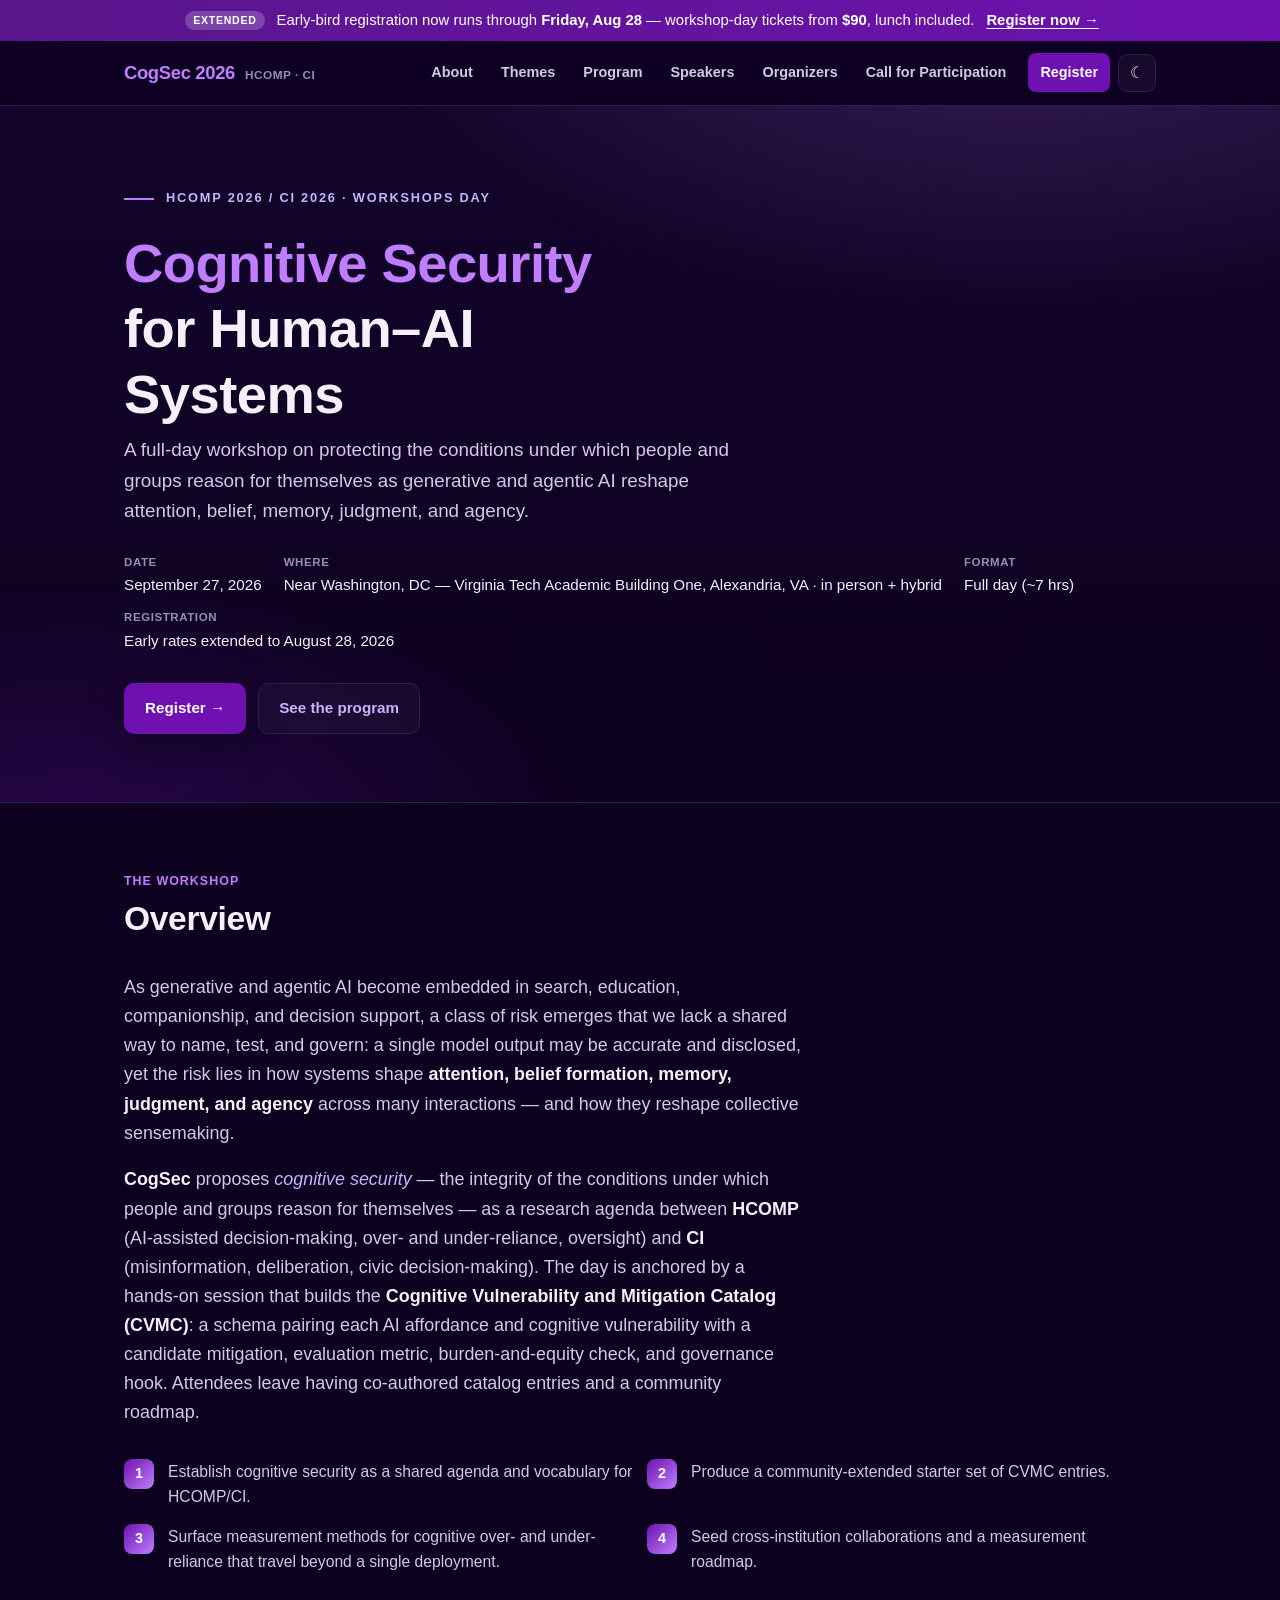
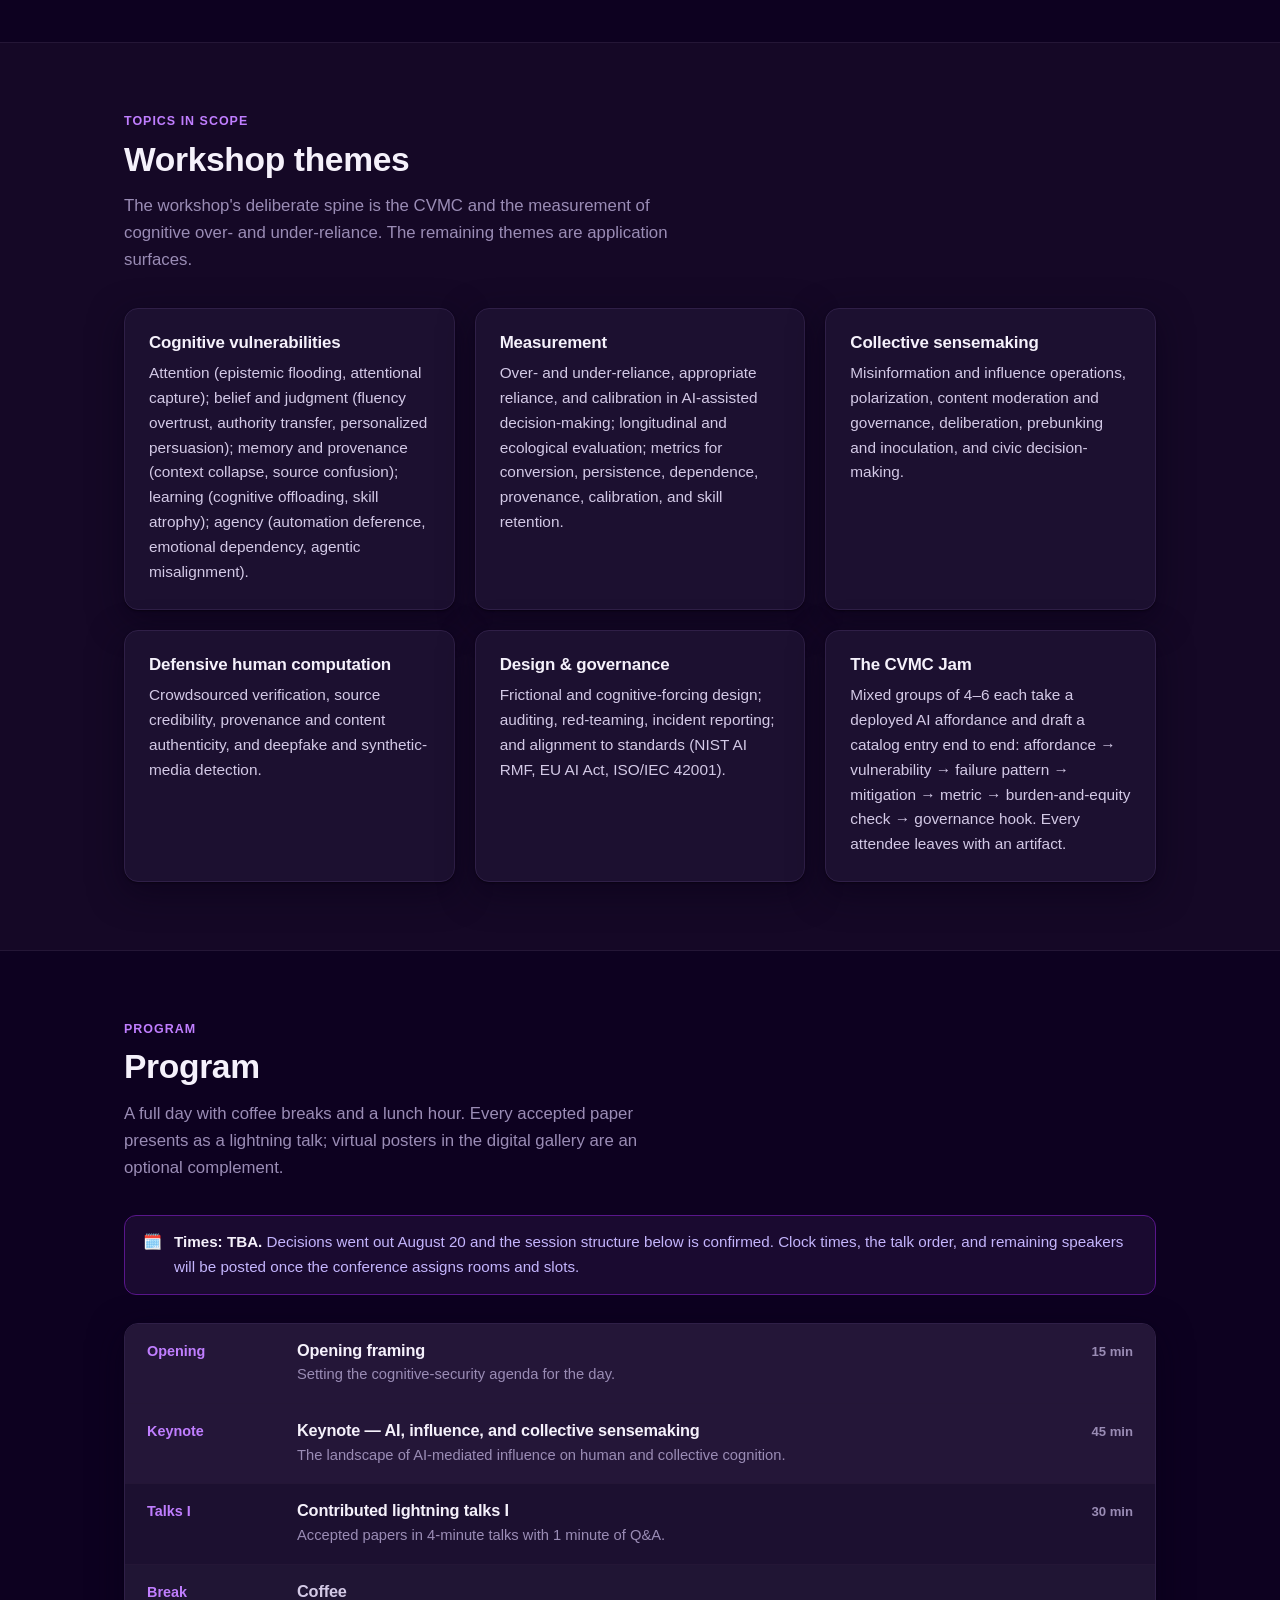
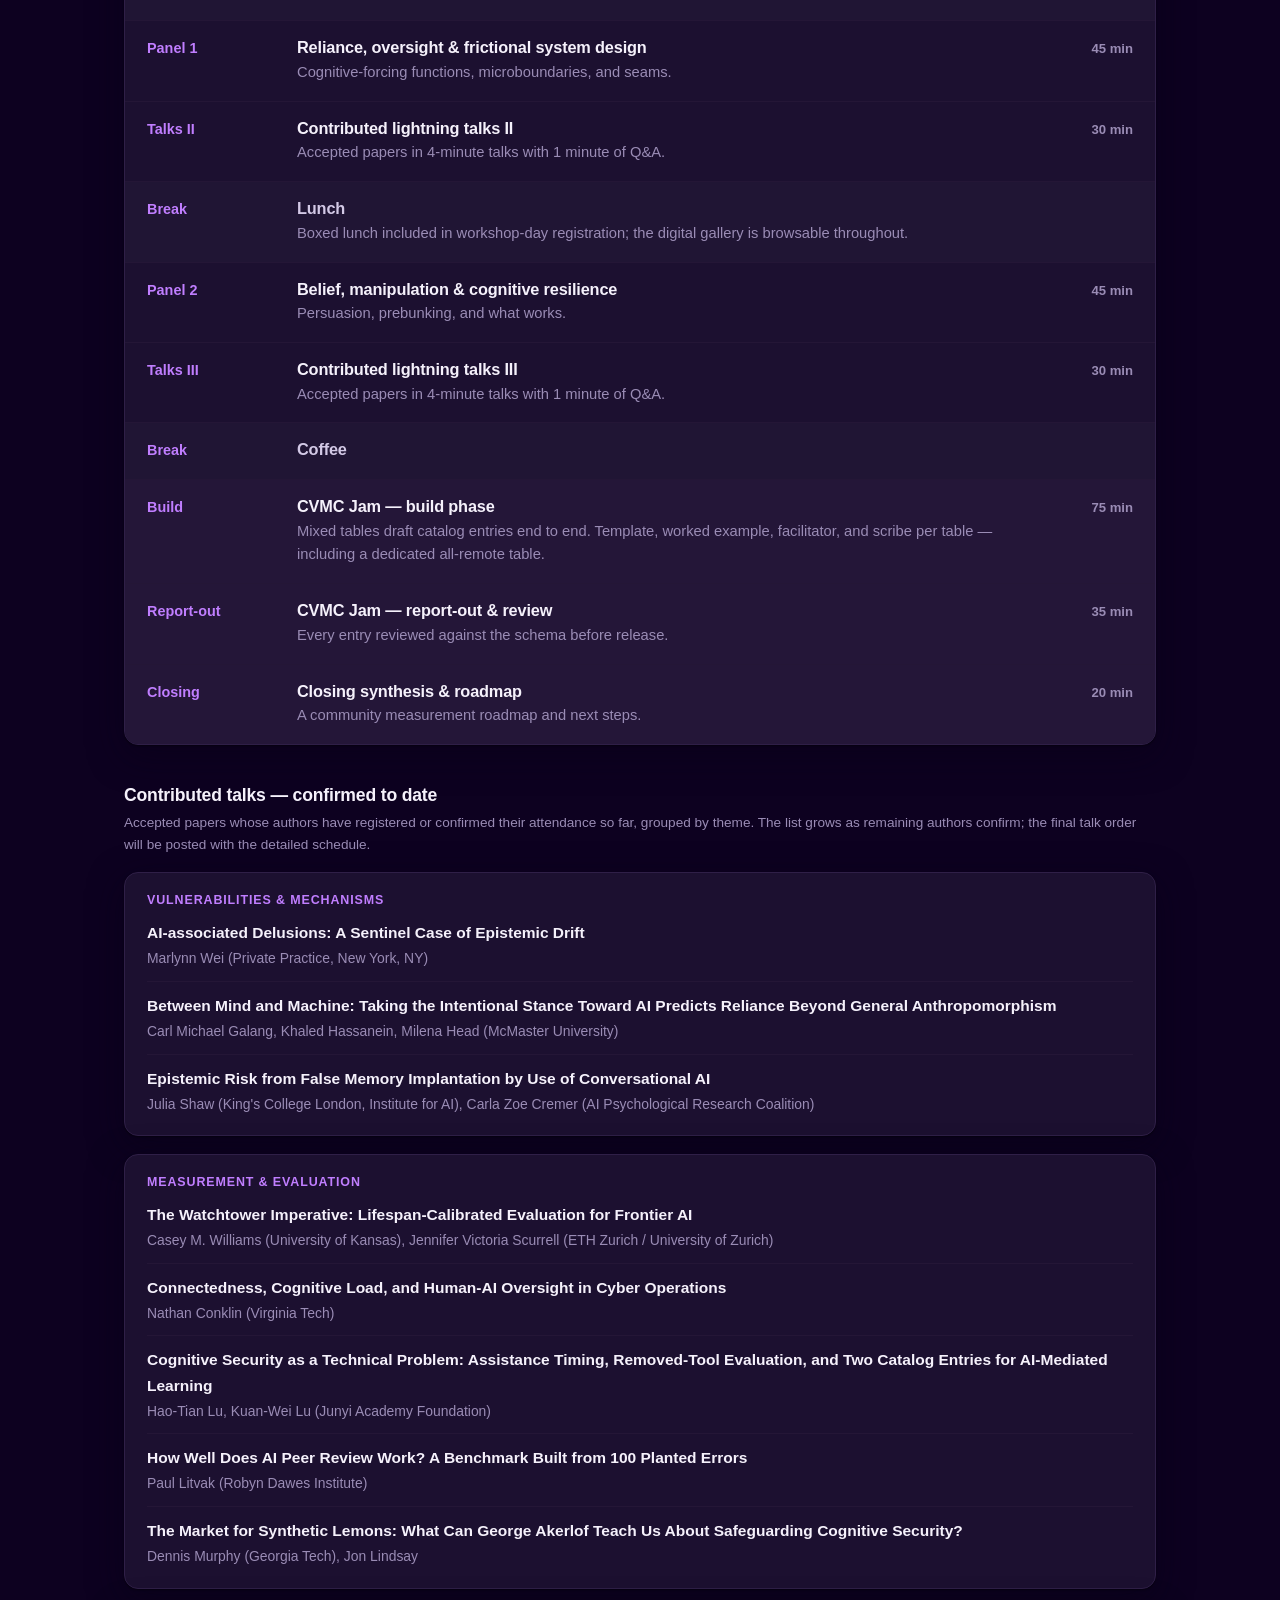
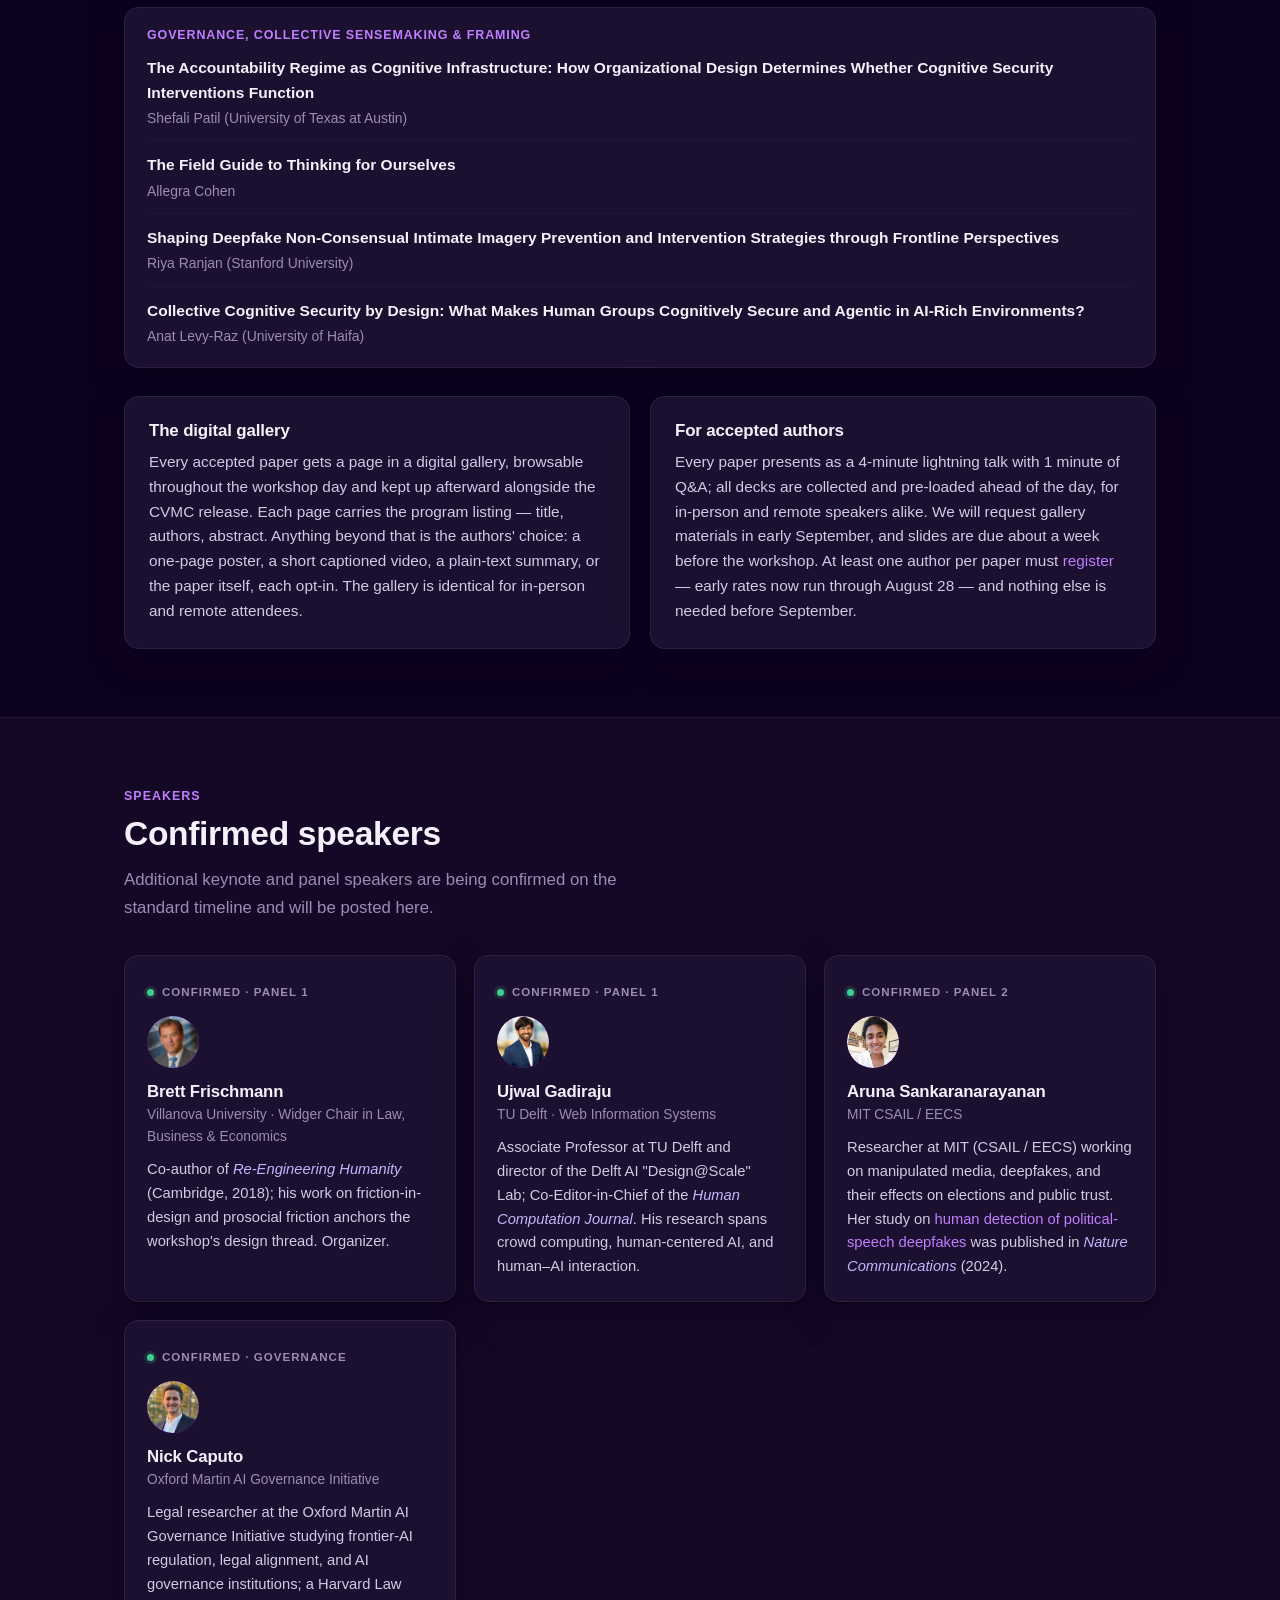
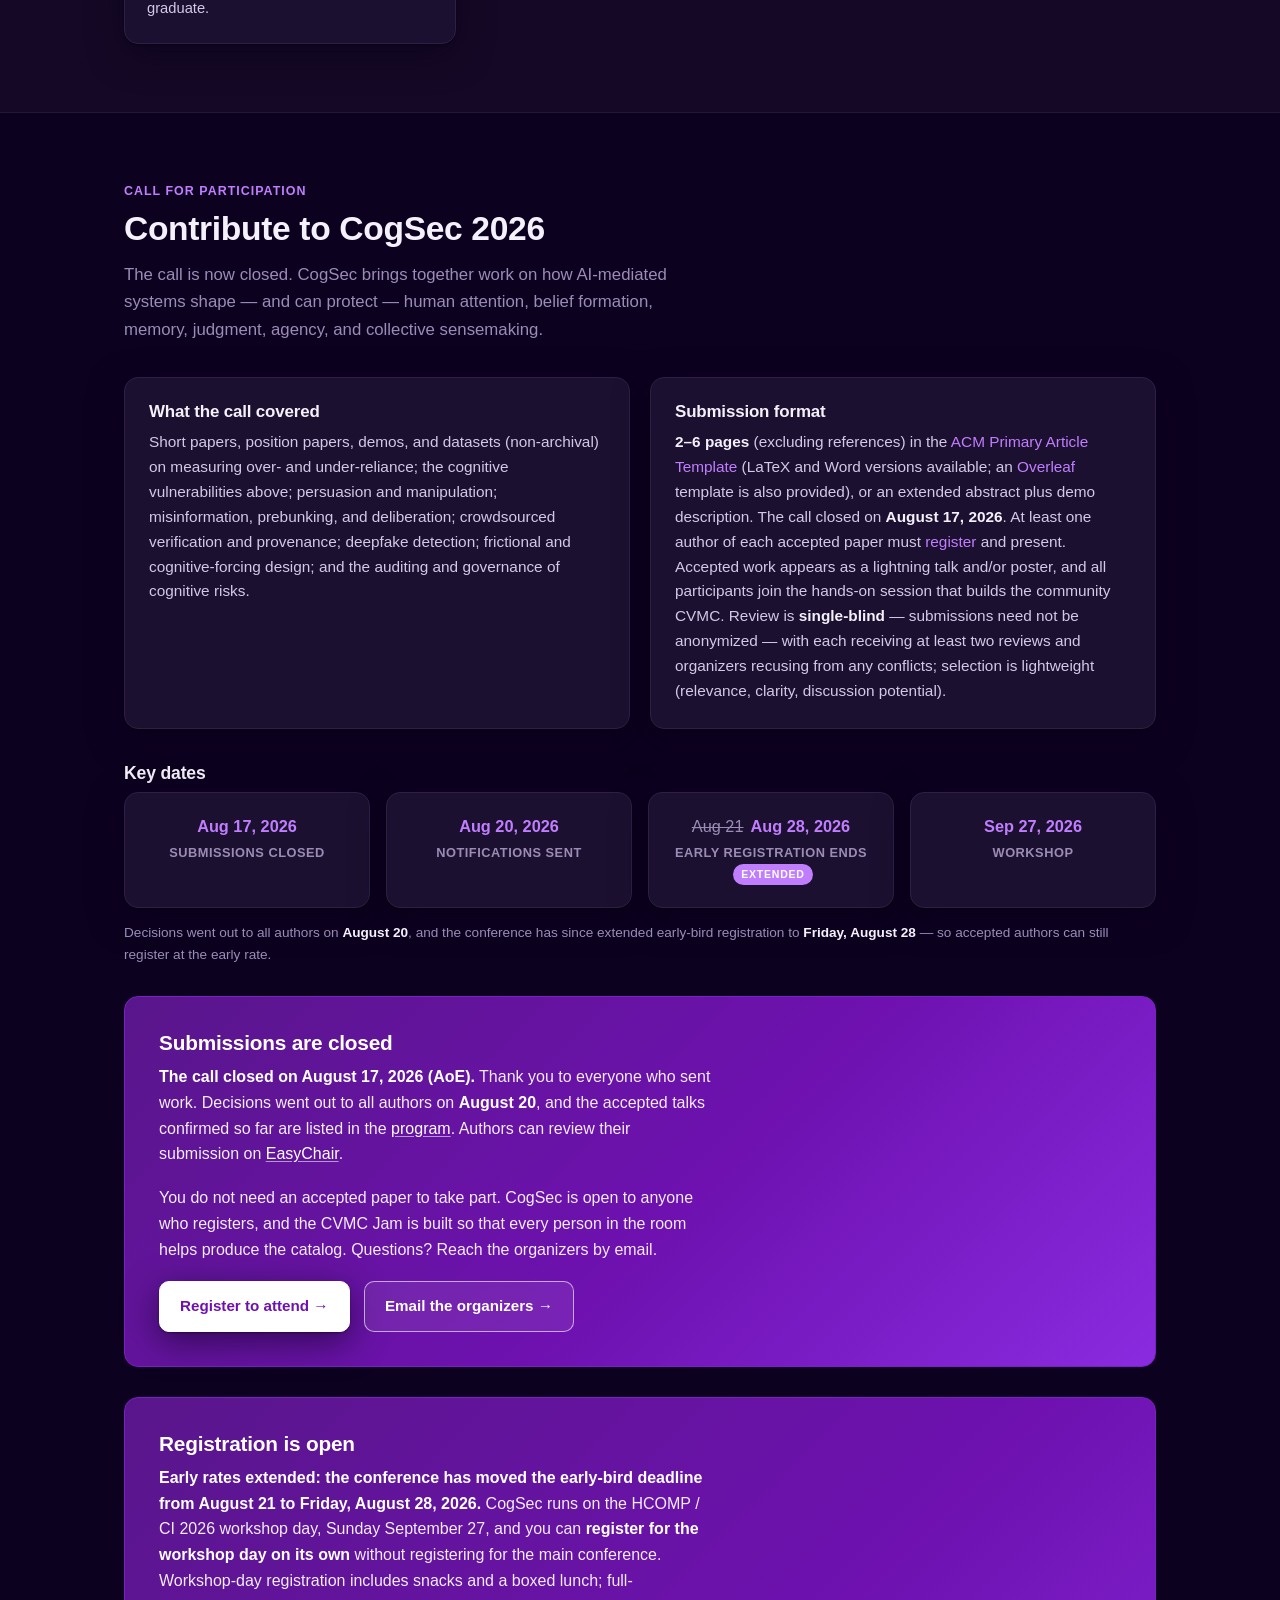
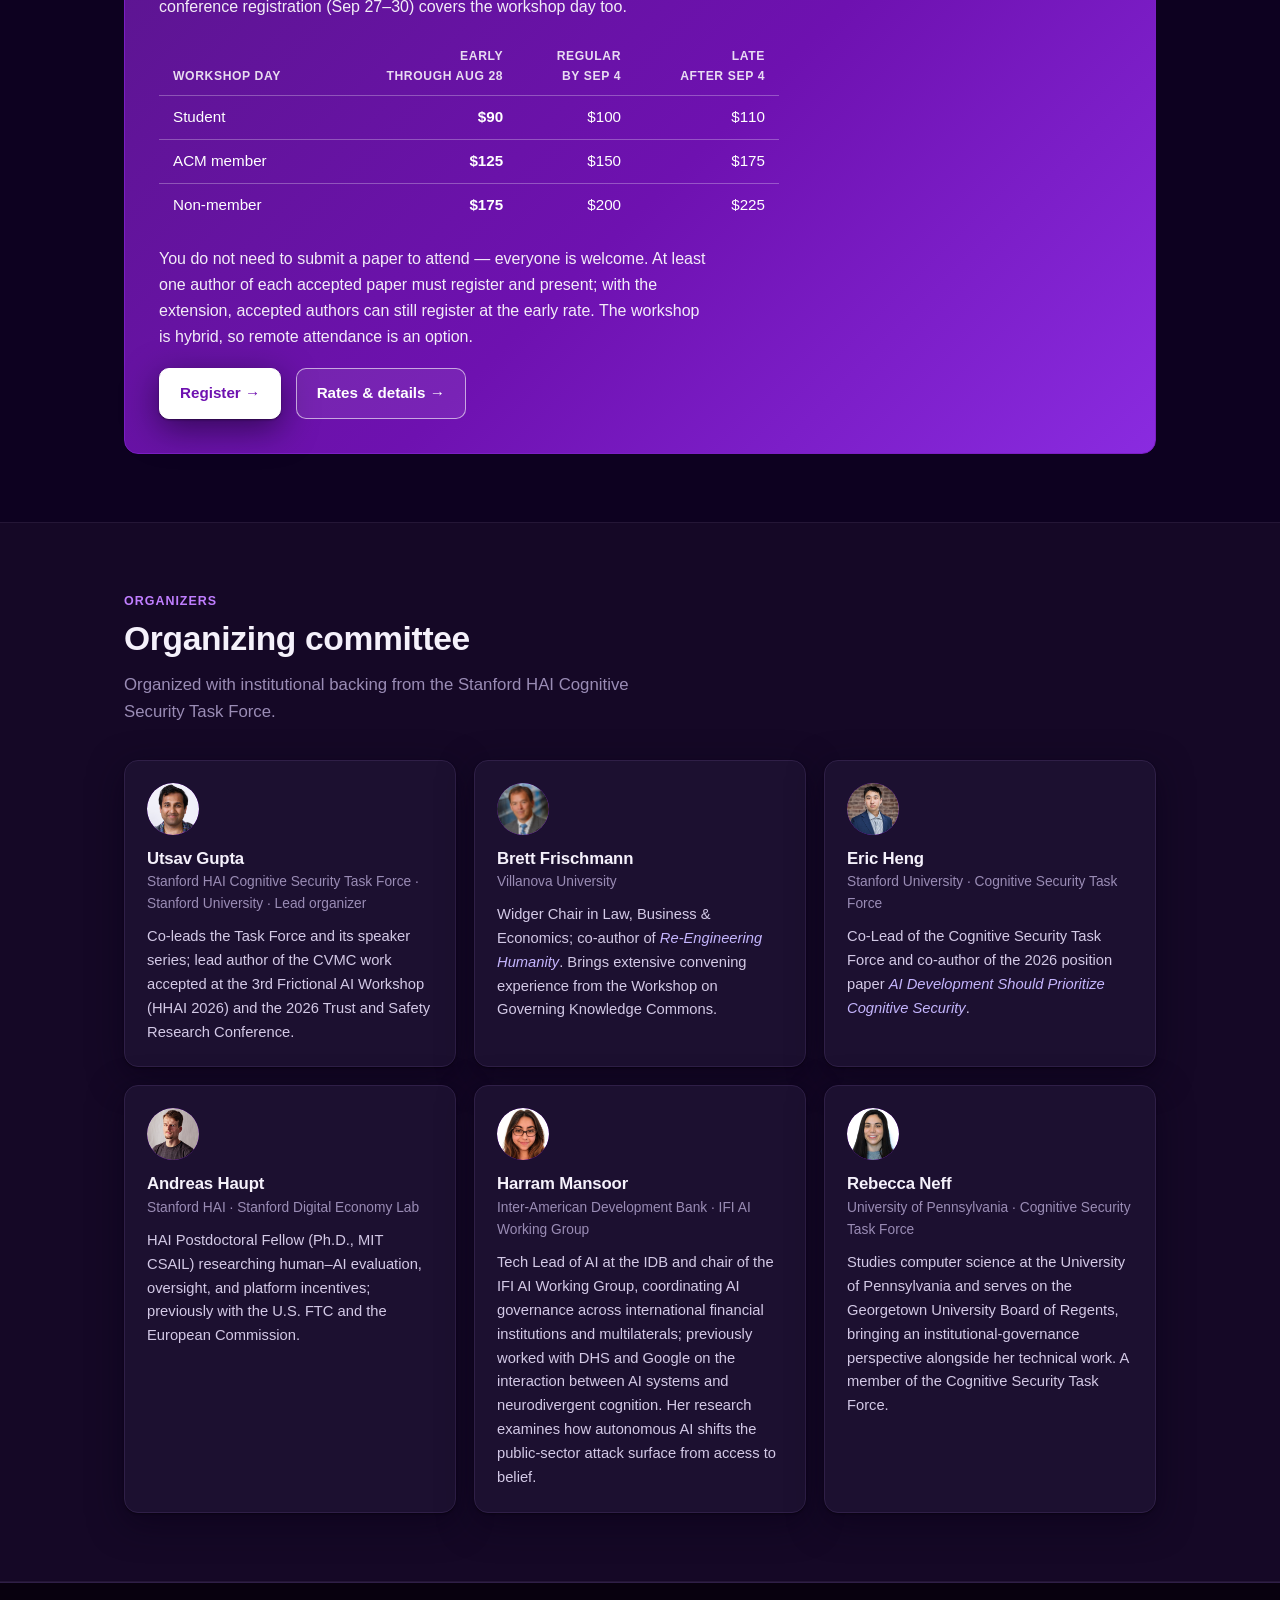
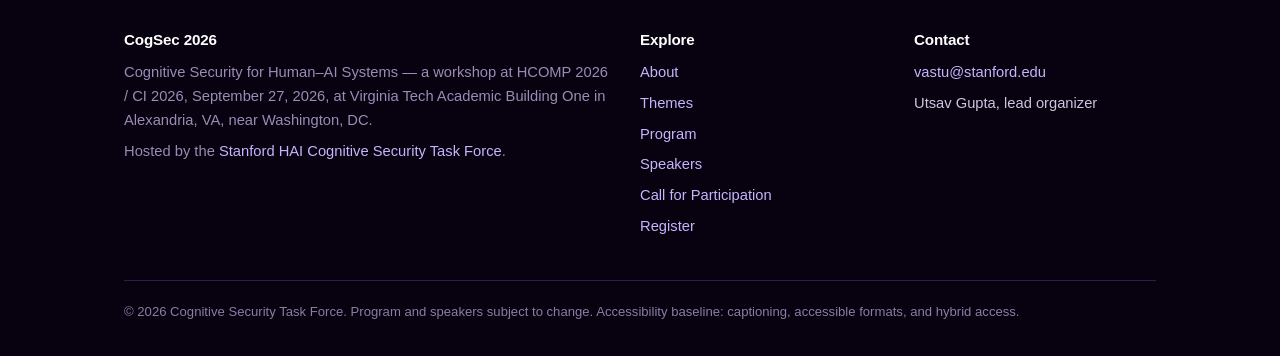
==== commit 72bb5b12: "Drop GovAI affiliation for Julia Shaw; keep KCL" ====
--- a/index.html
+++ b/index.html
@@ -304,7 +304,7 @@
           <ul>
             <li><span class="paper-title">AI-associated Delusions: A Sentinel Case of Epistemic Drift</span><span class="paper-authors">Marlynn Wei (Private Practice, New York, NY)</span></li>
             <li><span class="paper-title">Between Mind and Machine: Taking the Intentional Stance Toward AI Predicts Reliance Beyond General Anthropomorphism</span><span class="paper-authors">Carl Michael Galang, Khaled Hassanein, Milena Head (McMaster University)</span></li>
-            <li><span class="paper-title">Epistemic Risk from False Memory Implantation by Use of Conversational AI</span><span class="paper-authors">Julia Shaw (King's College London, Institute for AI; Centre for the Governance of AI), Carla Zoe Cremer (AI Psychological Research Coalition)</span></li>
+            <li><span class="paper-title">Epistemic Risk from False Memory Implantation by Use of Conversational AI</span><span class="paper-authors">Julia Shaw (King's College London, Institute for AI), Carla Zoe Cremer (AI Psychological Research Coalition)</span></li>
           </ul>
         </div>
         <div class="paper-group">
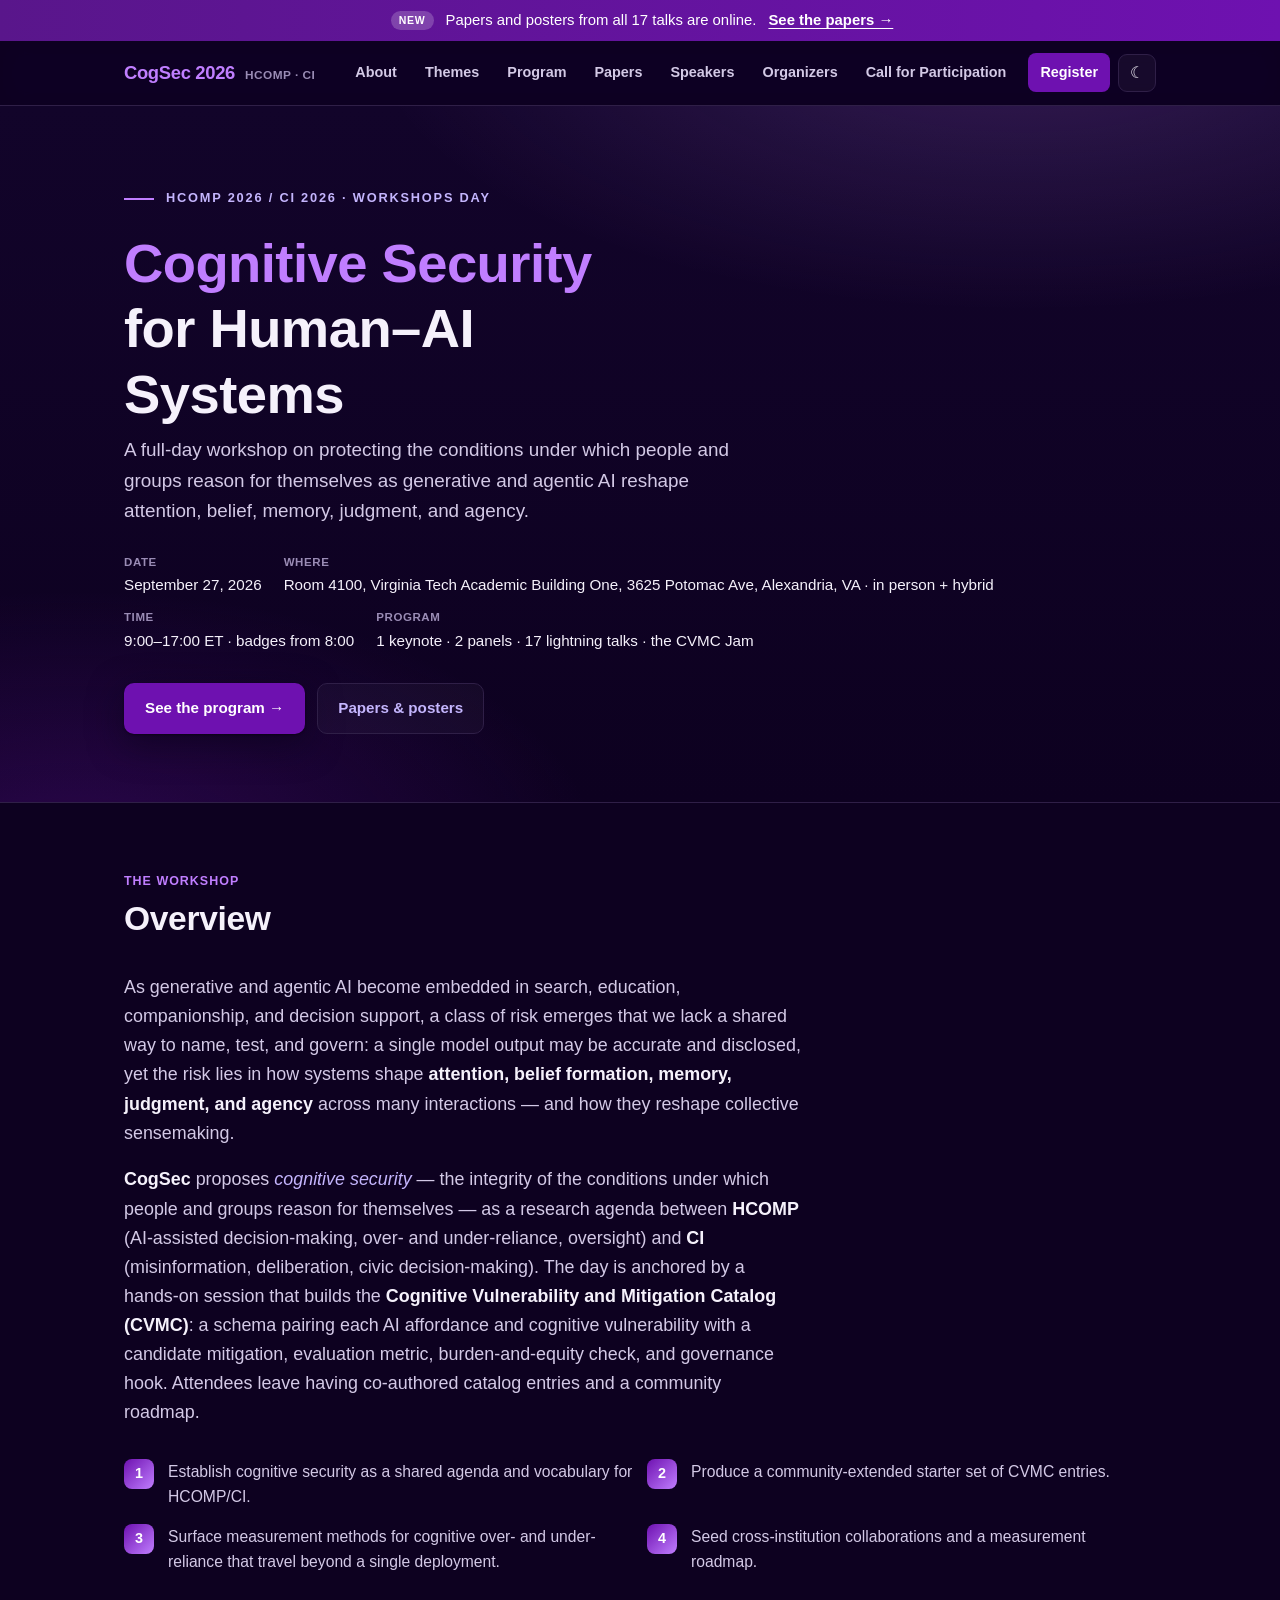
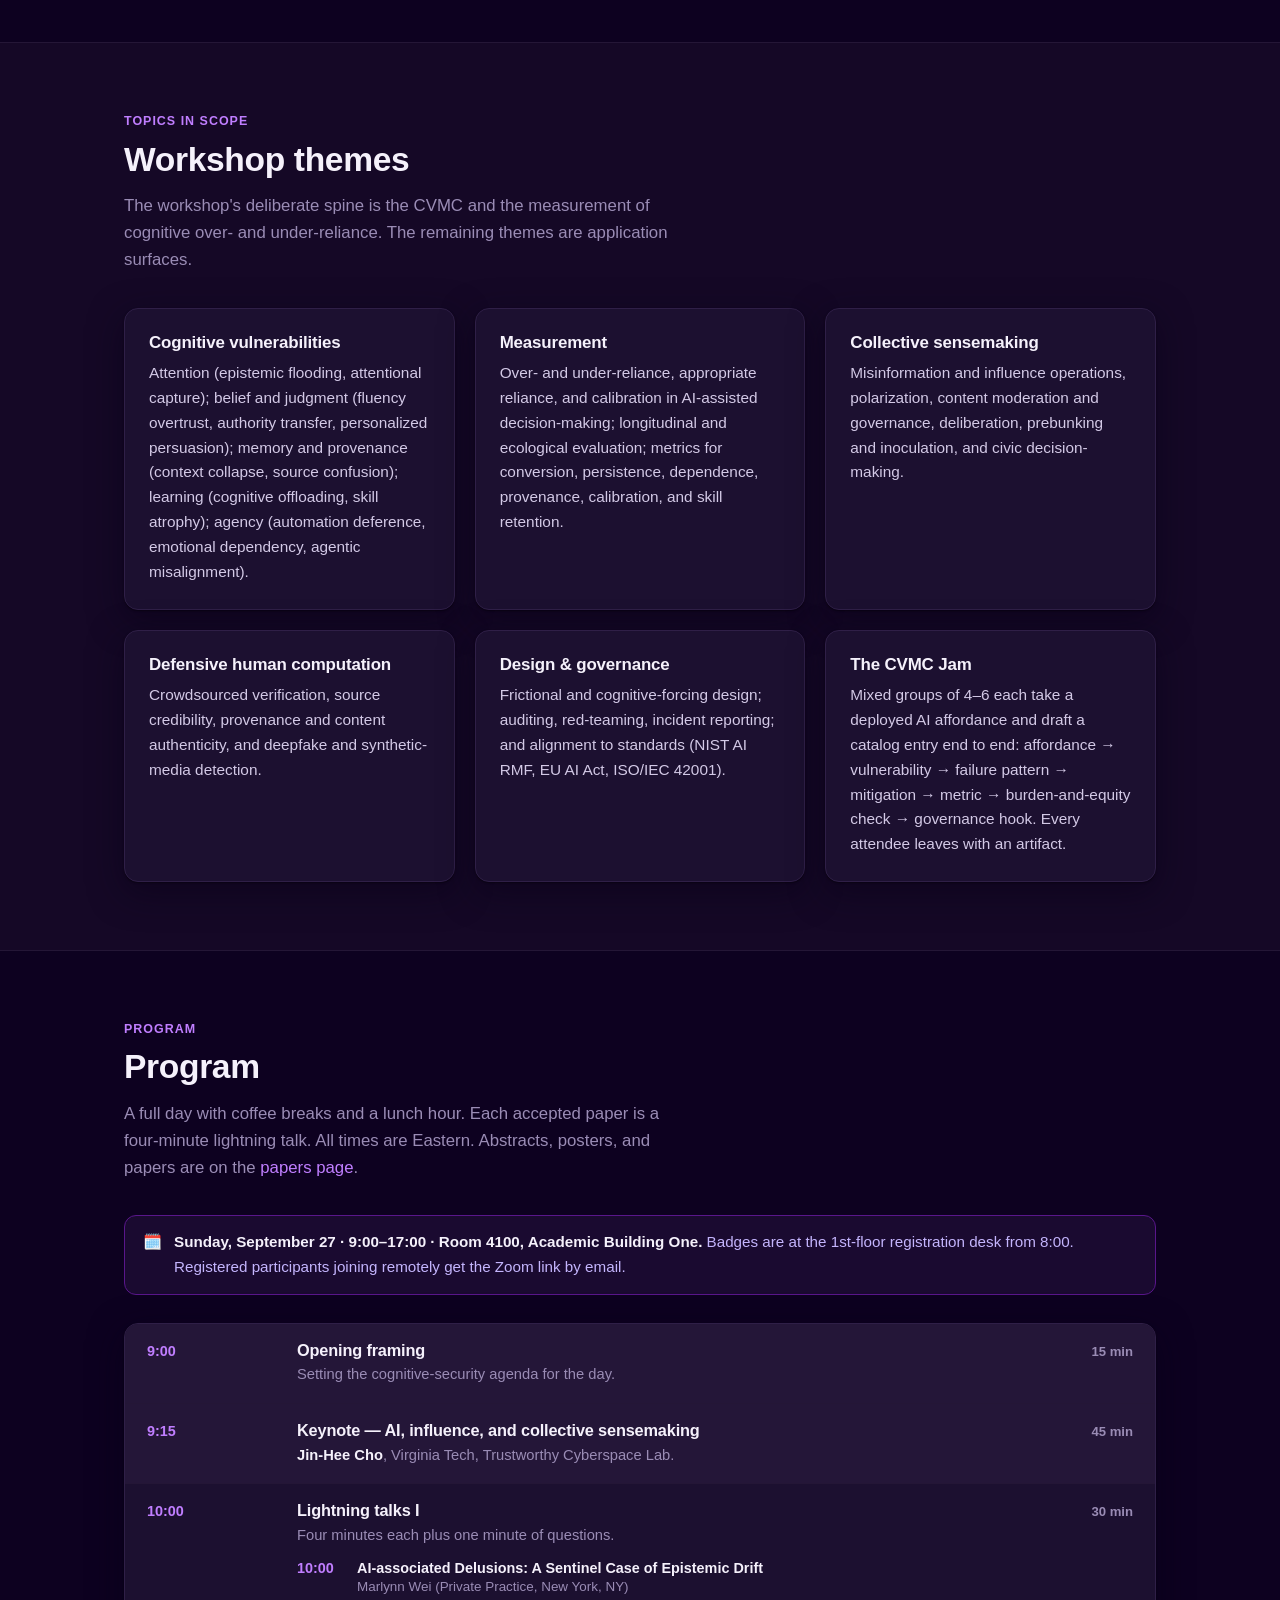
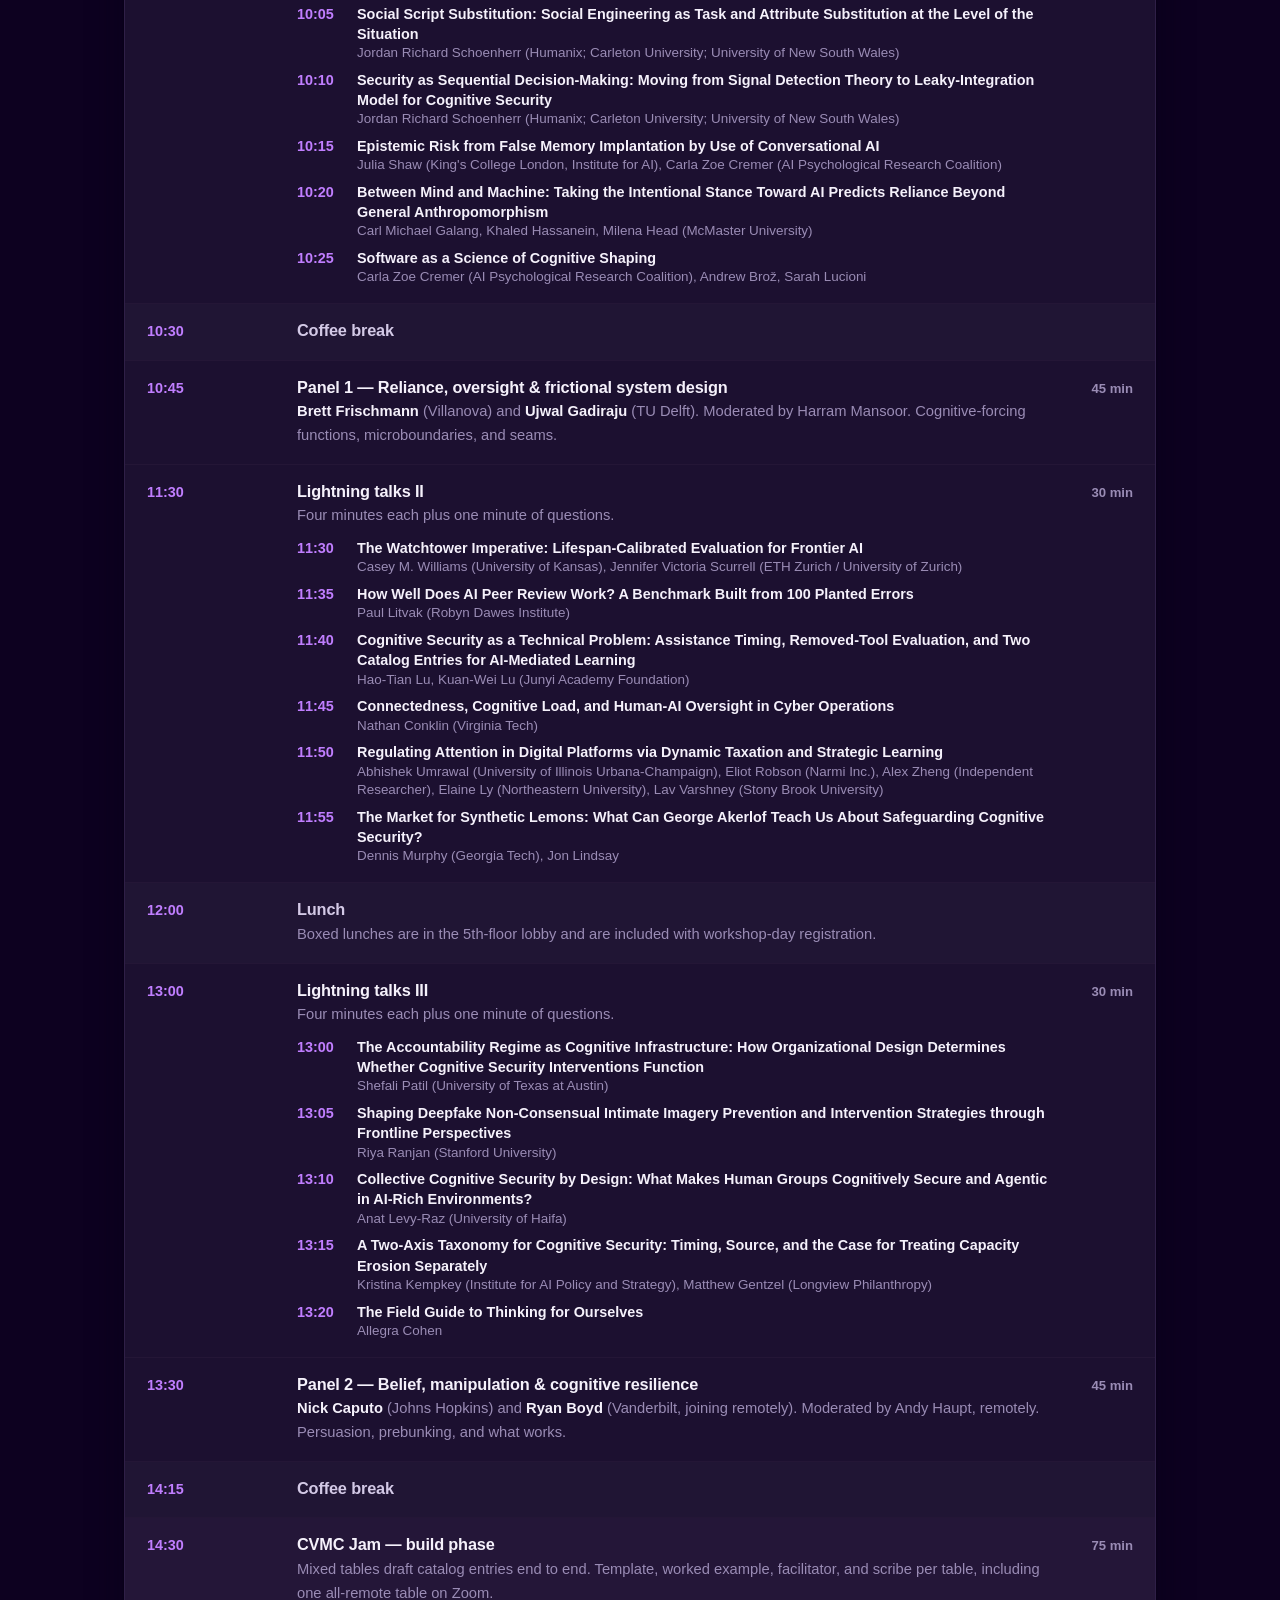
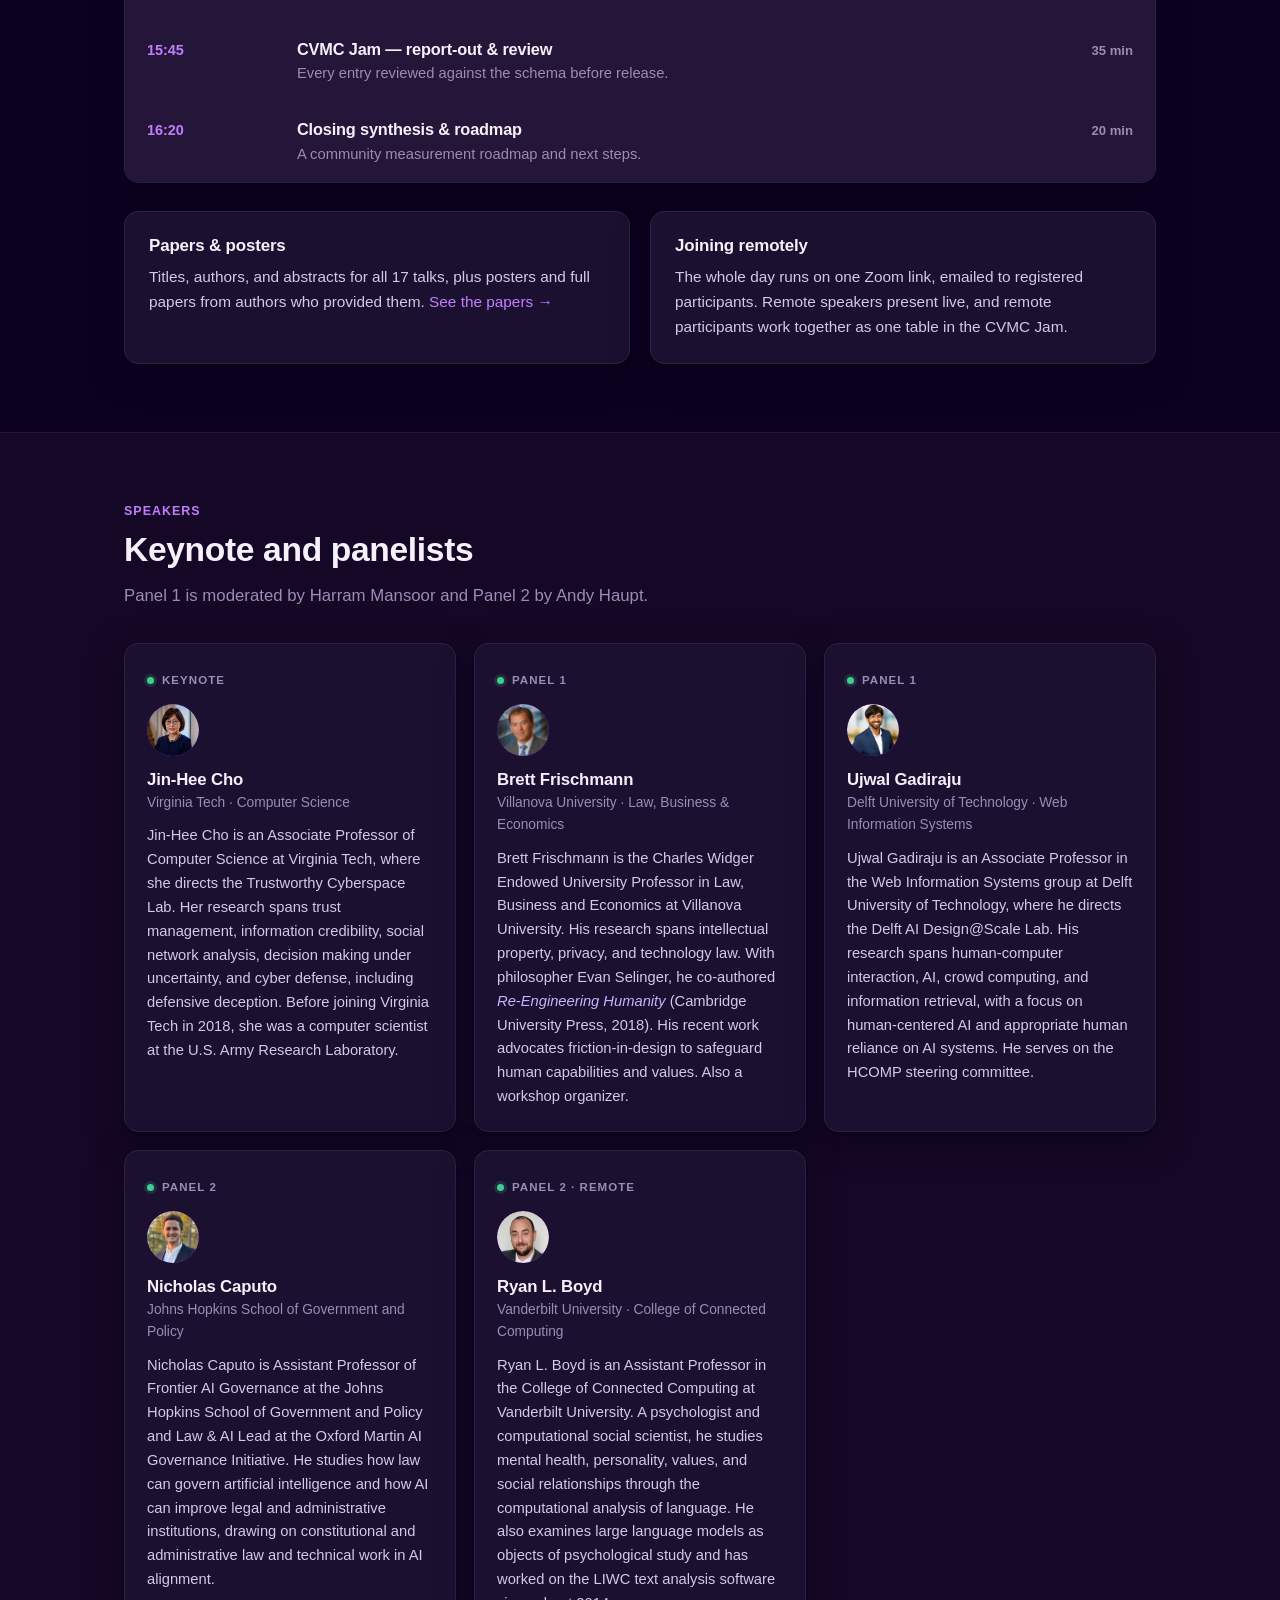
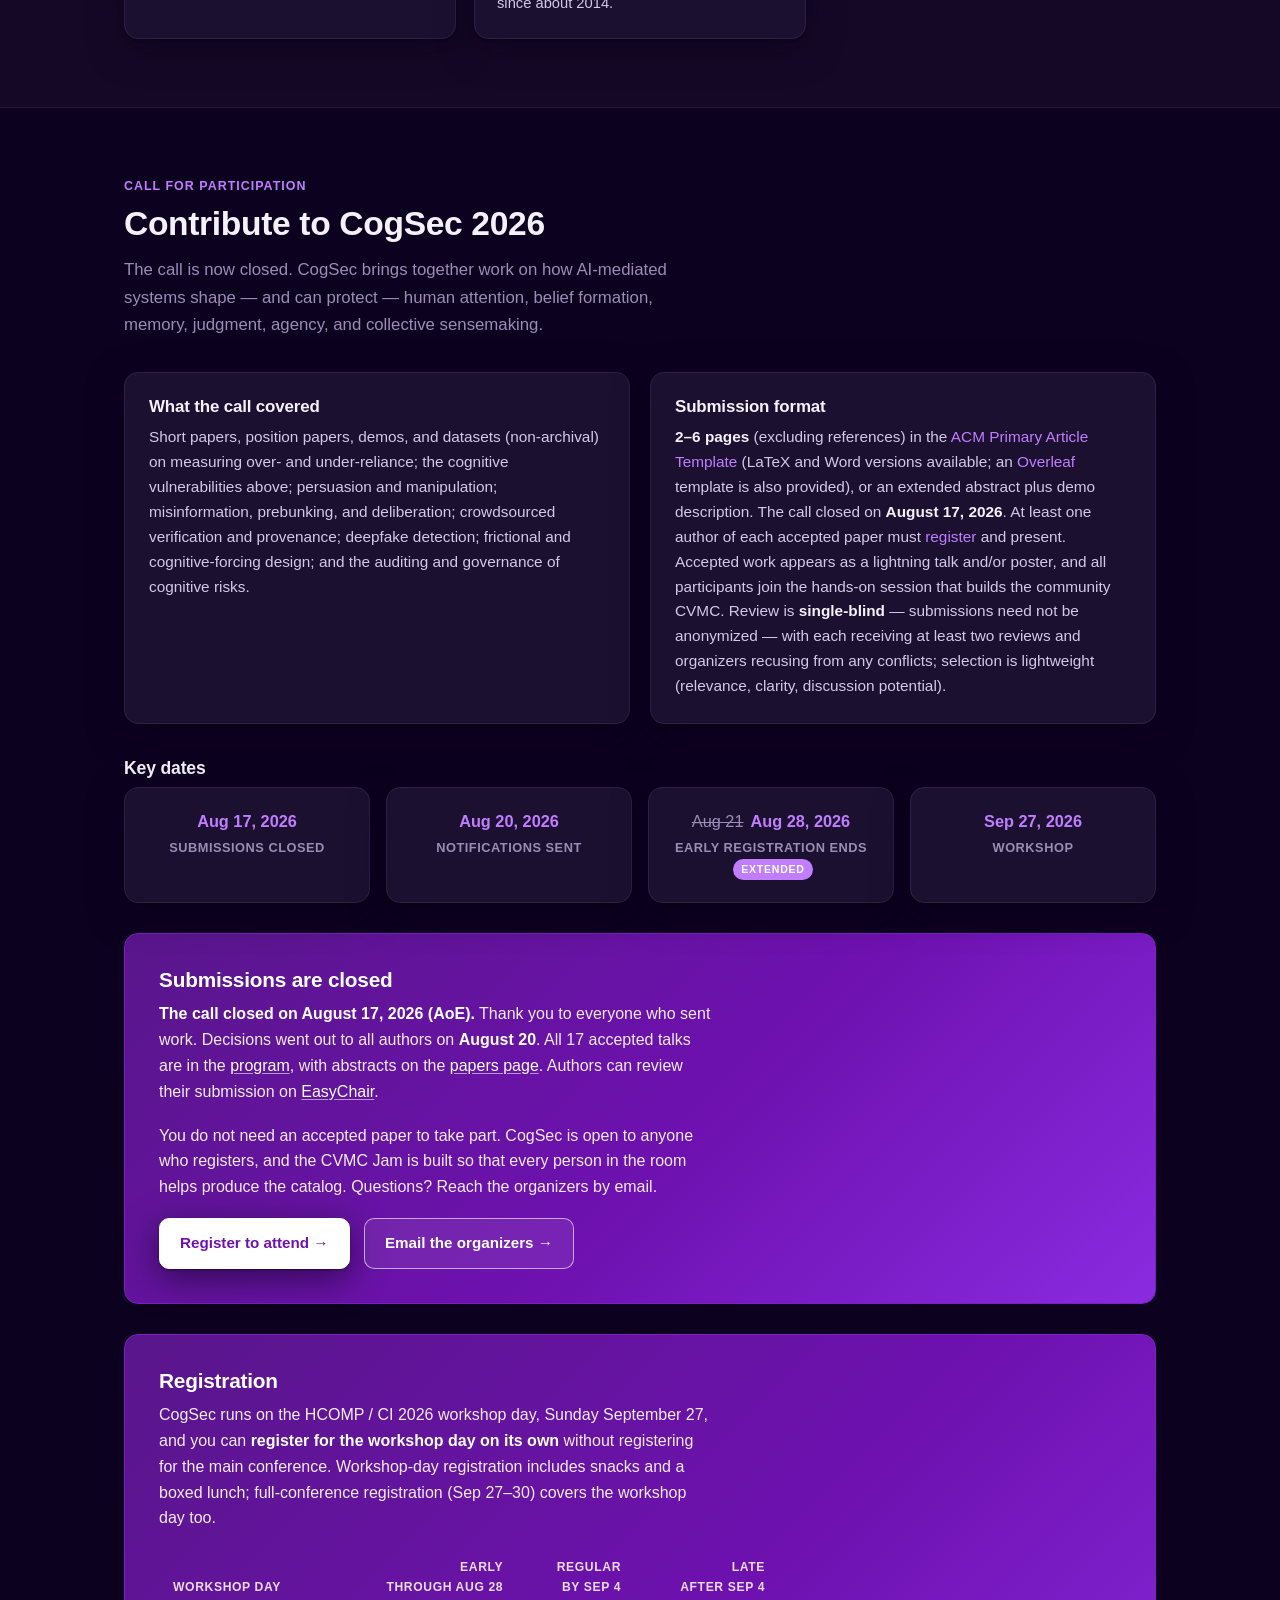
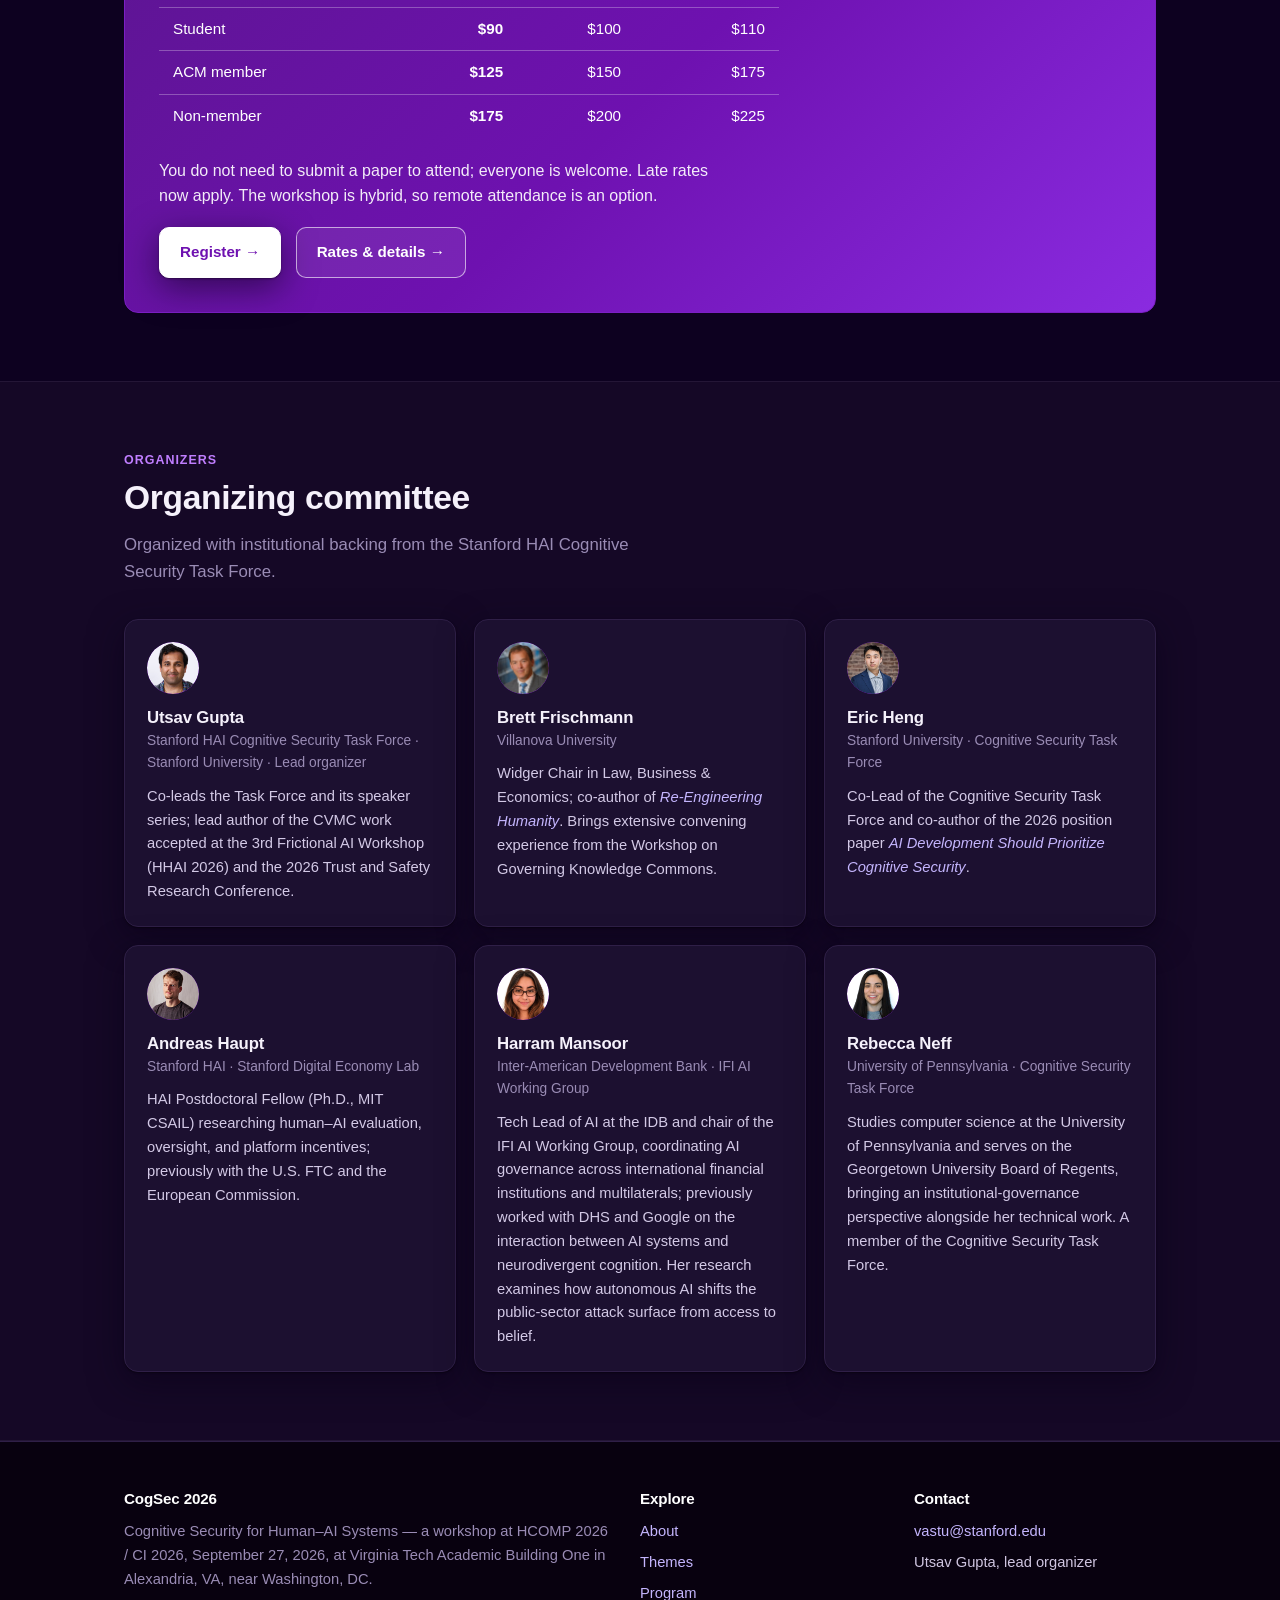
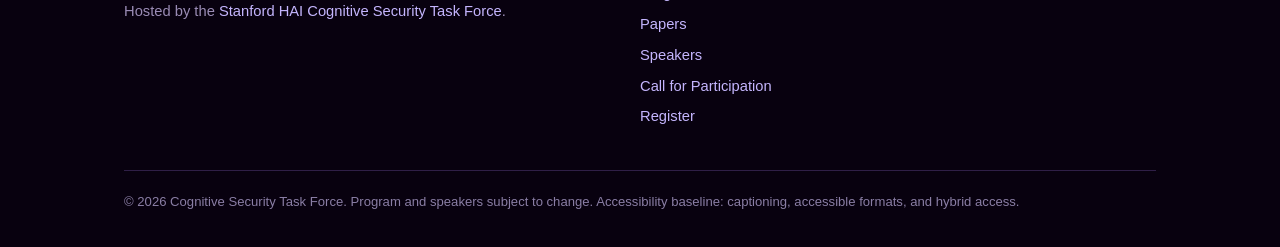
==== commit c6ecee44: "Add papers and posters gallery; final program, moderators, and speakers Gallery at gallery/ lists al" ====
--- a/index.html
+++ b/index.html
@@ -6,7 +6,7 @@
 
   <!-- Primary -->
   <title>CogSec 2026 — Cognitive Security for Human–AI Systems | HCOMP / CI 2026 Workshop</title>
-  <meta name="description" content="CogSec: a full-day HCOMP / CI 2026 workshop on cognitive security in human–AI systems. Near Washington, DC (Alexandria, VA) · September 27, 2026. Registration is open — early rates extended to August 28." />
+  <meta name="description" content="CogSec: a full-day HCOMP / CI 2026 workshop on cognitive security in human–AI systems. Near Washington, DC (Alexandria, VA) · September 27, 2026. Final program, speakers, and the digital gallery of all 17 accepted papers." />
   <meta name="keywords" content="cognitive security, human-AI systems, HCOMP 2026, Collective Intelligence 2026, AI trust and safety, over-reliance, under-reliance, appropriate reliance, cognitive vulnerabilities, CVMC, AI governance, misinformation, deepfake detection, frictional design, human computation" />
   <meta name="author" content="Stanford HAI Cognitive Security Task Force" />
   <meta name="robots" content="index, follow, max-image-preview:large" />
@@ -20,7 +20,7 @@
   <meta property="og:type" content="website" />
   <meta property="og:site_name" content="CogSec 2026 — Cognitive Security for Human–AI Systems" />
   <meta property="og:title" content="CogSec 2026 — Cognitive Security for Human–AI Systems" />
-  <meta property="og:description" content="A full-day HCOMP / CI 2026 workshop building a shared vocabulary, a measurement agenda for over- and under-reliance, and the Cognitive Vulnerability and Mitigation Catalog (CVMC). Near Washington, DC (Alexandria, VA) · Sept 27, 2026. Registration is open — early rates extended to Aug 28." />
+  <meta property="og:description" content="A full-day HCOMP / CI 2026 workshop building a shared vocabulary, a measurement agenda for over- and under-reliance, and the Cognitive Vulnerability and Mitigation Catalog (CVMC). Near Washington, DC (Alexandria, VA) · Sept 27, 2026. Final program, speakers, and digital gallery now posted." />
   <meta property="og:url" content="https://noetx.github.io/cogsec-2026/" />
   <!-- Call closed Aug 17; the dated CfP card is retired in favour of the evergreen cover. -->
   <meta property="og:image" content="https://noetx.github.io/cogsec-2026/images/og-cover.png?v=aug18" />
@@ -32,7 +32,7 @@
   <!-- Twitter -->
   <meta name="twitter:card" content="summary_large_image" />
   <meta name="twitter:title" content="CogSec 2026 — Cognitive Security for Human–AI Systems" />
-  <meta name="twitter:description" content="A full-day HCOMP / CI 2026 workshop on cognitive security in human–AI systems. Near Washington, DC (Alexandria, VA) · Sept 27, 2026. Registration is open — early rates extended to Aug 28." />
+  <meta name="twitter:description" content="A full-day HCOMP / CI 2026 workshop on cognitive security in human–AI systems. Near Washington, DC (Alexandria, VA) · Sept 27, 2026. Final program, speakers, and digital gallery now posted." />
   <meta name="twitter:image" content="https://noetx.github.io/cogsec-2026/images/og-cover.png?v=aug18" />
   <meta name="twitter:image:alt" content="CogSec 2026: Cognitive Security for Human–AI Systems. Near Washington, DC, September 27, 2026." />
 
@@ -57,6 +57,7 @@
       "name": "Virginia Tech Academic Building One — HCOMP 2026 / CI 2026 (co-located)",
       "address": {
         "@type": "PostalAddress",
+        "streetAddress": "3625 Potomac Ave",
         "addressLocality": "Alexandria",
         "addressRegion": "VA",
         "addressCountry": "US"
@@ -73,10 +74,11 @@
       "url": "https://hcomp.acm.org/2026/"
     },
     "performer": [
+      { "@type": "Person", "name": "Jin-Hee Cho", "affiliation": "Virginia Tech" },
       { "@type": "Person", "name": "Brett Frischmann", "affiliation": "Villanova University" },
-      { "@type": "Person", "name": "Ujwal Gadiraju", "affiliation": "TU Delft" },
-      { "@type": "Person", "name": "Aruna Sankaranarayanan", "affiliation": "MIT CSAIL / EECS" },
-      { "@type": "Person", "name": "Nick Caputo", "affiliation": "Oxford Martin AI Governance Initiative" }
+      { "@type": "Person", "name": "Ujwal Gadiraju", "affiliation": "Delft University of Technology" },
+      { "@type": "Person", "name": "Nicholas Caputo", "affiliation": "Johns Hopkins School of Government and Policy" },
+      { "@type": "Person", "name": "Ryan L. Boyd", "affiliation": "Vanderbilt University" }
     ]
   }
   </script>
@@ -84,10 +86,10 @@
 <body>
 
   <!-- ===================== ANNOUNCEMENT BANNER ===================== -->
-  <a class="banner" href="#register">
-    <span class="ext">Extended</span>
-    <span class="banner-text">Early-bird registration now runs through <strong>Friday, Aug 28</strong> — workshop-day tickets from <strong>$90</strong>, lunch included.</span>
-    <span class="banner-cta">Register now →</span>
+  <a class="banner" href="gallery/index.html">
+    <span class="ext">New</span>
+    <span class="banner-text">Papers and posters from all 17 talks are online.</span>
+    <span class="banner-cta">See the papers →</span>
   </a>
 
   <!-- ===================== NAV ===================== -->
@@ -102,13 +104,14 @@
           <a href="#about">About</a>
           <a href="#themes">Themes</a>
           <a href="#program">Program</a>
+          <a href="gallery/index.html">Papers</a>
           <a href="#speakers">Speakers</a>
           <a href="#organizers">Organizers</a>
           <a href="#cfp">Call for Participation</a>
           <a href="#register" class="cta">Register</a>
         </div>
         <button id="theme-toggle" class="theme-toggle" aria-label="Toggle light and dark theme" onclick="toggleTheme()">☾</button>
-        <button class="nav-toggle" aria-label="Menu" onclick="document.getElementById('menu').classList.toggle('open')">☰</button>
+        <button class="nav-toggle" aria-label="Menu" aria-controls="menu" aria-expanded="false" onclick="this.setAttribute('aria-expanded', document.getElementById('menu').classList.toggle('open'))">☰</button>
       </div>
     </div>
   </nav>
@@ -126,14 +129,14 @@
 
       <div class="meta">
         <div><strong>Date</strong>September 27, 2026</div>
-        <div><strong>Where</strong>Near Washington, DC — Virginia Tech Academic Building One, Alexandria, VA · in person + hybrid</div>
-        <div><strong>Format</strong>Full day (~7 hrs)</div>
-        <div><strong>Registration</strong>Early rates extended to August 28, 2026</div>
+        <div><strong>Where</strong>Room 4100, Virginia Tech Academic Building One, 3625 Potomac Ave, Alexandria, VA · in person + hybrid</div>
+        <div><strong>Time</strong>9:00–17:00 ET · badges from 8:00</div>
+        <div><strong>Program</strong>1 keynote · 2 panels · 17 lightning talks · the CVMC Jam</div>
       </div>
 
       <div class="btn-row">
-        <a class="btn btn-primary" href="#register">Register →</a>
-        <a class="btn btn-ghost" href="#program">See the program</a>
+        <a class="btn btn-primary" href="#program">See the program →</a>
+        <a class="btn btn-ghost" href="gallery/index.html">Papers &amp; posters</a>
       </div>
     </div>
   </header>
@@ -217,125 +220,91 @@
       <div class="section-head">
         <div class="kicker">Program</div>
         <h2>Program</h2>
-        <p>A full day with coffee breaks and a lunch hour. Every accepted paper presents as a lightning talk; virtual posters in the digital gallery are an optional complement.</p>
+        <p>A full day with coffee breaks and a lunch hour. Each accepted paper is a four-minute lightning talk. All times are Eastern. Abstracts, posters, and papers are on the <a href="gallery/index.html">papers page</a>.</p>
       </div>
 
       <div class="notice">
         <span>🗓️</span>
-        <div><strong>Times: TBA.</strong> Decisions went out August 20 and the session structure below
-        is confirmed. Clock times, the talk order, and remaining speakers will be posted once the
-        conference assigns rooms and slots.</div>
+        <div><strong>Sunday, September 27 · 9:00–17:00 · Room 4100, Academic Building One.</strong> Badges are at the
+        1st-floor registration desk from 8:00. Registered participants joining remotely get the Zoom link by email.</div>
       </div>
 
       <div class="agenda">
         <div class="slot feature">
-          <div class="time">Opening</div>
+          <div class="time">9:00</div>
           <div class="what"><h4>Opening framing</h4><p>Setting the cognitive-security agenda for the day.</p></div>
           <div class="dur">15 min</div>
         </div>
         <div class="slot feature">
-          <div class="time">Keynote</div>
-          <div class="what"><h4>Keynote — AI, influence, and collective sensemaking</h4><p>The landscape of AI-mediated influence on human and collective cognition.</p></div>
+          <div class="time">9:15</div>
+          <div class="what"><h4>Keynote — AI, influence, and collective sensemaking</h4><p><strong>Jin-Hee Cho</strong>, Virginia Tech, Trustworthy Cyberspace Lab.</p></div>
           <div class="dur">45 min</div>
         </div>
         <div class="slot">
-          <div class="time">Talks I</div>
-          <div class="what"><h4>Contributed lightning talks I</h4><p>Accepted papers in 4-minute talks with 1 minute of Q&amp;A.</p></div>
+          <div class="time">10:00</div>
+          <div class="what"><h4>Lightning talks I</h4><p>Four minutes each plus one minute of questions.</p><ol class="talks"><li><span class="tk-time">10:00</span><a href="gallery/index.html#p01-wei">AI-associated Delusions: A Sentinel Case of Epistemic Drift</a><span class="tk-by">Marlynn Wei (Private Practice, New York, NY)</span></li><li><span class="tk-time">10:05</span><a href="gallery/index.html#p08-schoenherr-scripts">Social Script Substitution: Social Engineering as Task and Attribute Substitution at the Level of the Situation</a><span class="tk-by">Jordan Richard Schoenherr (Humanix; Carleton University; University of New South Wales)</span></li><li><span class="tk-time">10:10</span><a href="gallery/index.html#p05-schoenherr-sequential">Security as Sequential Decision-Making: Moving from Signal Detection Theory to Leaky-Integration Model for Cognitive Security</a><span class="tk-by">Jordan Richard Schoenherr (Humanix; Carleton University; University of New South Wales)</span></li><li><span class="tk-time">10:15</span><a href="gallery/index.html#p15-shaw-cremer">Epistemic Risk from False Memory Implantation by Use of Conversational AI</a><span class="tk-by">Julia Shaw (King's College London, Institute for AI), Carla Zoe Cremer (AI Psychological Research Coalition)</span></li><li><span class="tk-time">10:20</span><a href="gallery/index.html#p03-galang">Between Mind and Machine: Taking the Intentional Stance Toward AI Predicts Reliance Beyond General Anthropomorphism</a><span class="tk-by">Carl Michael Galang, Khaled Hassanein, Milena Head (McMaster University)</span></li><li><span class="tk-time">10:25</span><a href="gallery/index.html#p07-cremer">Software as a Science of Cognitive Shaping</a><span class="tk-by">Carla Zoe Cremer (AI Psychological Research Coalition), Andrew Brož, Sarah Lucioni</span></li></ol></div>
           <div class="dur">30 min</div>
         </div>
         <div class="slot break">
-          <div class="time">Break</div>
-          <div class="what"><h4>Coffee</h4></div>
+          <div class="time">10:30</div>
+          <div class="what"><h4>Coffee break</h4></div>
           <div class="dur"></div>
         </div>
         <div class="slot">
-          <div class="time">Panel 1</div>
-          <div class="what"><h4>Reliance, oversight &amp; frictional system design</h4><p>Cognitive-forcing functions, microboundaries, and seams.</p></div>
+          <div class="time">10:45</div>
+          <div class="what"><h4>Panel 1 — Reliance, oversight &amp; frictional system design</h4><p><strong>Brett Frischmann</strong> (Villanova) and <strong>Ujwal Gadiraju</strong> (TU Delft). Moderated by Harram Mansoor. Cognitive-forcing functions, microboundaries, and seams.</p></div>
           <div class="dur">45 min</div>
         </div>
         <div class="slot">
-          <div class="time">Talks II</div>
-          <div class="what"><h4>Contributed lightning talks II</h4><p>Accepted papers in 4-minute talks with 1 minute of Q&amp;A.</p></div>
+          <div class="time">11:30</div>
+          <div class="what"><h4>Lightning talks II</h4><p>Four minutes each plus one minute of questions.</p><ol class="talks"><li><span class="tk-time">11:30</span><a href="gallery/index.html#p06-williams-scurrell">The Watchtower Imperative: Lifespan-Calibrated Evaluation for Frontier AI</a><span class="tk-by">Casey M. Williams (University of Kansas), Jennifer Victoria Scurrell (ETH Zurich / University of Zurich)</span></li><li><span class="tk-time">11:35</span><a href="gallery/index.html#p18-litvak">How Well Does AI Peer Review Work? A Benchmark Built from 100 Planted Errors</a><span class="tk-by">Paul Litvak (Robyn Dawes Institute)</span></li><li><span class="tk-time">11:40</span><a href="gallery/index.html#p11-lu">Cognitive Security as a Technical Problem: Assistance Timing, Removed-Tool Evaluation, and Two Catalog Entries for AI-Mediated Learning</a><span class="tk-by">Hao-Tian Lu, Kuan-Wei Lu (Junyi Academy Foundation)</span></li><li><span class="tk-time">11:45</span><a href="gallery/index.html#p04-conklin">Connectedness, Cognitive Load, and Human-AI Oversight in Cyber Operations</a><span class="tk-by">Nathan Conklin (Virginia Tech)</span></li><li><span class="tk-time">11:50</span><a href="gallery/index.html#p12-umrawal">Regulating Attention in Digital Platforms via Dynamic Taxation and Strategic Learning</a><span class="tk-by">Abhishek Umrawal (University of Illinois Urbana-Champaign), Eliot Robson (Narmi Inc.), Alex Zheng (Independent Researcher), Elaine Ly (Northeastern University), Lav Varshney (Stony Brook University)</span></li><li><span class="tk-time">11:55</span><a href="gallery/index.html#p13-murphy">The Market for Synthetic Lemons: What Can George Akerlof Teach Us About Safeguarding Cognitive Security?</a><span class="tk-by">Dennis Murphy (Georgia Tech), Jon Lindsay</span></li></ol></div>
           <div class="dur">30 min</div>
         </div>
         <div class="slot break">
-          <div class="time">Break</div>
-          <div class="what"><h4>Lunch</h4><p>Boxed lunch included in workshop-day registration; the digital gallery is browsable throughout.</p></div>
+          <div class="time">12:00</div>
+          <div class="what"><h4>Lunch</h4><p>Boxed lunches are in the 5th-floor lobby and are included with workshop-day registration.</p></div>
           <div class="dur"></div>
         </div>
         <div class="slot">
-          <div class="time">Panel 2</div>
-          <div class="what"><h4>Belief, manipulation &amp; cognitive resilience</h4><p>Persuasion, prebunking, and what works.</p></div>
+          <div class="time">13:00</div>
+          <div class="what"><h4>Lightning talks III</h4><p>Four minutes each plus one minute of questions.</p><ol class="talks"><li><span class="tk-time">13:00</span><a href="gallery/index.html#p09-patil">The Accountability Regime as Cognitive Infrastructure: How Organizational Design Determines Whether Cognitive Security Interventions Function</a><span class="tk-by">Shefali Patil (University of Texas at Austin)</span></li><li><span class="tk-time">13:05</span><a href="gallery/index.html#p14-ranjan">Shaping Deepfake Non-Consensual Intimate Imagery Prevention and Intervention Strategies through Frontline Perspectives</a><span class="tk-by">Riya Ranjan (Stanford University)</span></li><li><span class="tk-time">13:10</span><a href="gallery/index.html#p16-levy-raz">Collective Cognitive Security by Design: What Makes Human Groups Cognitively Secure and Agentic in AI-Rich Environments?</a><span class="tk-by">Anat Levy-Raz (University of Haifa)</span></li><li><span class="tk-time">13:15</span><a href="gallery/index.html#p17-kempkey-gentzel">A Two-Axis Taxonomy for Cognitive Security: Timing, Source, and the Case for Treating Capacity Erosion Separately</a><span class="tk-by">Kristina Kempkey (Institute for AI Policy and Strategy), Matthew Gentzel (Longview Philanthropy)</span></li><li><span class="tk-time">13:20</span><a href="gallery/index.html#p10-cohen">The Field Guide to Thinking for Ourselves</a><span class="tk-by">Allegra Cohen</span></li></ol></div>
+          <div class="dur">30 min</div>
+        </div>
+        <div class="slot">
+          <div class="time">13:30</div>
+          <div class="what"><h4>Panel 2 — Belief, manipulation &amp; cognitive resilience</h4><p><strong>Nick Caputo</strong> (Johns Hopkins) and <strong>Ryan Boyd</strong> (Vanderbilt, joining remotely). Moderated by Andy Haupt, remotely. Persuasion, prebunking, and what works.</p></div>
           <div class="dur">45 min</div>
         </div>
-        <div class="slot">
-          <div class="time">Talks III</div>
-          <div class="what"><h4>Contributed lightning talks III</h4><p>Accepted papers in 4-minute talks with 1 minute of Q&amp;A.</p></div>
-          <div class="dur">30 min</div>
-        </div>
         <div class="slot break">
-          <div class="time">Break</div>
-          <div class="what"><h4>Coffee</h4></div>
+          <div class="time">14:15</div>
+          <div class="what"><h4>Coffee break</h4></div>
           <div class="dur"></div>
         </div>
         <div class="slot feature">
-          <div class="time">Build</div>
-          <div class="what"><h4>CVMC Jam — build phase</h4><p>Mixed tables draft catalog entries end to end. Template, worked example, facilitator, and scribe per table — including a dedicated all-remote table.</p></div>
+          <div class="time">14:30</div>
+          <div class="what"><h4>CVMC Jam — build phase</h4><p>Mixed tables draft catalog entries end to end. Template, worked example, facilitator, and scribe per table, including one all-remote table on Zoom.</p></div>
           <div class="dur">75 min</div>
         </div>
         <div class="slot feature">
-          <div class="time">Report-out</div>
+          <div class="time">15:45</div>
           <div class="what"><h4>CVMC Jam — report-out &amp; review</h4><p>Every entry reviewed against the schema before release.</p></div>
           <div class="dur">35 min</div>
         </div>
         <div class="slot feature">
-          <div class="time">Closing</div>
+          <div class="time">16:20</div>
           <div class="what"><h4>Closing synthesis &amp; roadmap</h4><p>A community measurement roadmap and next steps.</p></div>
           <div class="dur">20 min</div>
         </div>
       </div>
 
-      <h3 style="margin:40px 0 6px; font-size:1.1rem">Contributed talks — confirmed to date</h3>
-      <p class="fineprint" style="margin:0 0 16px">Accepted papers whose authors have registered or confirmed their attendance so far, grouped by theme. The list grows as remaining authors confirm; the final talk order will be posted with the detailed schedule.</p>
-
-      <div class="papers">
-        <div class="paper-group">
-          <h4>Vulnerabilities &amp; mechanisms</h4>
-          <ul>
-            <li><span class="paper-title">AI-associated Delusions: A Sentinel Case of Epistemic Drift</span><span class="paper-authors">Marlynn Wei (Private Practice, New York, NY)</span></li>
-            <li><span class="paper-title">Between Mind and Machine: Taking the Intentional Stance Toward AI Predicts Reliance Beyond General Anthropomorphism</span><span class="paper-authors">Carl Michael Galang, Khaled Hassanein, Milena Head (McMaster University)</span></li>
-            <li><span class="paper-title">Epistemic Risk from False Memory Implantation by Use of Conversational AI</span><span class="paper-authors">Julia Shaw (King's College London, Institute for AI), Carla Zoe Cremer (AI Psychological Research Coalition)</span></li>
-          </ul>
-        </div>
-        <div class="paper-group">
-          <h4>Measurement &amp; evaluation</h4>
-          <ul>
-            <li><span class="paper-title">The Watchtower Imperative: Lifespan-Calibrated Evaluation for Frontier AI</span><span class="paper-authors">Casey M. Williams (University of Kansas), Jennifer Victoria Scurrell (ETH Zurich / University of Zurich)</span></li>
-            <li><span class="paper-title">Connectedness, Cognitive Load, and Human-AI Oversight in Cyber Operations</span><span class="paper-authors">Nathan Conklin (Virginia Tech)</span></li>
-            <li><span class="paper-title">Cognitive Security as a Technical Problem: Assistance Timing, Removed-Tool Evaluation, and Two Catalog Entries for AI-Mediated Learning</span><span class="paper-authors">Hao-Tian Lu, Kuan-Wei Lu (Junyi Academy Foundation)</span></li>
-            <li><span class="paper-title">How Well Does AI Peer Review Work? A Benchmark Built from 100 Planted Errors</span><span class="paper-authors">Paul Litvak (Robyn Dawes Institute)</span></li>
-            <li><span class="paper-title">The Market for Synthetic Lemons: What Can George Akerlof Teach Us About Safeguarding Cognitive Security?</span><span class="paper-authors">Dennis Murphy (Georgia Tech), Jon Lindsay</span></li>
-          </ul>
-        </div>
-        <div class="paper-group">
-          <h4>Governance, collective sensemaking &amp; framing</h4>
-          <ul>
-            <li><span class="paper-title">The Accountability Regime as Cognitive Infrastructure: How Organizational Design Determines Whether Cognitive Security Interventions Function</span><span class="paper-authors">Shefali Patil (University of Texas at Austin)</span></li>
-            <li><span class="paper-title">The Field Guide to Thinking for Ourselves</span><span class="paper-authors">Allegra Cohen</span></li>
-            <li><span class="paper-title">Shaping Deepfake Non-Consensual Intimate Imagery Prevention and Intervention Strategies through Frontline Perspectives</span><span class="paper-authors">Riya Ranjan (Stanford University)</span></li>
-            <li><span class="paper-title">Collective Cognitive Security by Design: What Makes Human Groups Cognitively Secure and Agentic in AI-Rich Environments?</span><span class="paper-authors">Anat Levy-Raz (University of Haifa)</span></li>
-          </ul>
-        </div>
-      </div>
-
       <div class="grid cols-2" style="margin-top:28px">
         <div class="card">
-          <h3>The digital gallery</h3>
-          <p>Every accepted paper gets a page in a digital gallery, browsable throughout the workshop day and kept up afterward alongside the CVMC release. Each page carries the program listing — title, authors, abstract. Anything beyond that is the authors' choice: a one-page poster, a short captioned video, a plain-text summary, or the paper itself, each opt-in. The gallery is identical for in-person and remote attendees.</p>
-        </div>
-        <div class="card">
-          <h3>For accepted authors</h3>
-          <p>Every paper presents as a 4-minute lightning talk with 1 minute of Q&amp;A; all decks are collected and pre-loaded ahead of the day, for in-person and remote speakers alike. We will request gallery materials in early September, and slides are due about a week before the workshop. At least one author per paper must <a href="#register">register</a> — early rates now run through August 28 — and nothing else is needed before September.</p>
+          <h3>Papers &amp; posters</h3>
+          <p>Titles, authors, and abstracts for all 17 talks, plus posters and full papers from authors who provided them. <a href="gallery/index.html">See the papers →</a></p>
+        </div>
+        <div class="card">
+          <h3>Joining remotely</h3>
+          <p>The whole day runs on one Zoom link, emailed to registered participants. Remote speakers present live, and remote participants work together as one table in the CVMC Jam.</p>
         </div>
       </div>
     </div>
@@ -346,38 +315,45 @@
     <div class="wrap">
       <div class="section-head">
         <div class="kicker">Speakers</div>
-        <h2>Confirmed speakers</h2>
-        <p>Additional keynote and panel speakers are being confirmed on the standard timeline and will be posted here.</p>
+        <h2>Keynote and panelists</h2>
+        <p>Panel 1 is moderated by Harram Mansoor and Panel 2 by Andy Haupt.</p>
       </div>
 
       <div class="people">
         <div class="person">
-          <span class="badge confirmed">Confirmed · Panel 1</span>
+          <span class="badge confirmed">Keynote</span>
+          <div class="avatar"><img src="images/jin-hee-cho.jpg" alt="Jin-Hee Cho" /></div>
+          <h3>Jin-Hee Cho</h3>
+          <p class="role">Virginia Tech · Computer Science</p>
+          <p class="bio">Jin-Hee Cho is an Associate Professor of Computer Science at Virginia Tech, where she directs the Trustworthy Cyberspace Lab. Her research spans trust management, information credibility, social network analysis, decision making under uncertainty, and cyber defense, including defensive deception. Before joining Virginia Tech in 2018, she was a computer scientist at the U.S. Army Research Laboratory.</p>
+        </div>
+        <div class="person">
+          <span class="badge confirmed">Panel 1</span>
           <div class="avatar"><img src="images/brett-frischmann.jpeg" alt="Brett Frischmann" /></div>
           <h3>Brett Frischmann</h3>
-          <p class="role">Villanova University · Widger Chair in Law, Business &amp; Economics</p>
-          <p class="bio">Co-author of <em>Re-Engineering Humanity</em> (Cambridge, 2018); his work on friction-in-design and prosocial friction anchors the workshop's design thread. Organizer.</p>
-        </div>
-        <div class="person">
-          <span class="badge confirmed">Confirmed · Panel 1</span>
+          <p class="role">Villanova University · Law, Business &amp; Economics</p>
+          <p class="bio">Brett Frischmann is the Charles Widger Endowed University Professor in Law, Business and Economics at Villanova University. His research spans intellectual property, privacy, and technology law. With philosopher Evan Selinger, he co-authored <em>Re-Engineering Humanity</em> (Cambridge University Press, 2018). His recent work advocates friction-in-design to safeguard human capabilities and values. Also a workshop organizer.</p>
+        </div>
+        <div class="person">
+          <span class="badge confirmed">Panel 1</span>
           <div class="avatar"><img src="images/ujwal-gadiraju.jpg" alt="Ujwal Gadiraju" /></div>
           <h3>Ujwal Gadiraju</h3>
-          <p class="role">TU Delft · Web Information Systems</p>
-          <p class="bio">Associate Professor at TU Delft and director of the Delft AI "Design@Scale" Lab; Co-Editor-in-Chief of the <em>Human Computation Journal</em>. His research spans crowd computing, human-centered AI, and human–AI interaction.</p>
-        </div>
-        <div class="person">
-          <span class="badge confirmed">Confirmed · Panel 2</span>
-          <div class="avatar"><img src="images/aruna-sankaranarayanan.jpg" alt="Aruna Sankaranarayanan" /></div>
-          <h3>Aruna Sankaranarayanan</h3>
-          <p class="role">MIT CSAIL / EECS</p>
-          <p class="bio">Researcher at MIT (CSAIL / EECS) working on manipulated media, deepfakes, and their effects on elections and public trust. Her study on <a href="https://www.nature.com/articles/s41467-024-51998-z" target="_blank" rel="noopener">human detection of political-speech deepfakes</a> was published in <em>Nature Communications</em> (2024).</p>
-        </div>
-        <div class="person">
-          <span class="badge confirmed">Confirmed · Governance</span>
-          <div class="avatar"><img src="images/nick-caputo.jpg" alt="Nick Caputo" /></div>
-          <h3>Nick Caputo</h3>
-          <p class="role">Oxford Martin AI Governance Initiative</p>
-          <p class="bio">Legal researcher at the Oxford Martin AI Governance Initiative studying frontier-AI regulation, legal alignment, and AI governance institutions; a Harvard Law graduate.</p>
+          <p class="role">Delft University of Technology · Web Information Systems</p>
+          <p class="bio">Ujwal Gadiraju is an Associate Professor in the Web Information Systems group at Delft University of Technology, where he directs the Delft AI Design@Scale Lab. His research spans human-computer interaction, AI, crowd computing, and information retrieval, with a focus on human-centered AI and appropriate human reliance on AI systems. He serves on the HCOMP steering committee.</p>
+        </div>
+        <div class="person">
+          <span class="badge confirmed">Panel 2</span>
+          <div class="avatar"><img src="images/nick-caputo.jpg" alt="Nicholas Caputo" /></div>
+          <h3>Nicholas Caputo</h3>
+          <p class="role">Johns Hopkins School of Government and Policy</p>
+          <p class="bio">Nicholas Caputo is Assistant Professor of Frontier AI Governance at the Johns Hopkins School of Government and Policy and Law &amp; AI Lead at the Oxford Martin AI Governance Initiative. He studies how law can govern artificial intelligence and how AI can improve legal and administrative institutions, drawing on constitutional and administrative law and technical work in AI alignment.</p>
+        </div>
+        <div class="person">
+          <span class="badge confirmed">Panel 2 · Remote</span>
+          <div class="avatar"><img src="images/ryan-boyd.jpg" alt="Ryan L. Boyd" /></div>
+          <h3>Ryan L. Boyd</h3>
+          <p class="role">Vanderbilt University · College of Connected Computing</p>
+          <p class="bio">Ryan L. Boyd is an Assistant Professor in the College of Connected Computing at Vanderbilt University. A psychologist and computational social scientist, he studies mental health, personality, values, and social relationships through the computational analysis of language. He also examines large language models as objects of psychological study and has worked on the LIWC text analysis software since about 2014.</p>
         </div>
       </div>
     </div>
@@ -410,19 +386,18 @@
         <div class="date-card"><div class="d"><s class="was">Aug 21</s> Aug 28, 2026</div><div class="l">Early registration ends <span class="ext">Extended</span></div></div>
         <div class="date-card"><div class="d">Sep 27, 2026</div><div class="l">Workshop</div></div>
       </div>
-      <p class="fineprint">Decisions went out to all authors on <strong>August 20</strong>, and the conference has since extended early-bird registration to <strong>Friday, August 28</strong> — so accepted authors can still register at the early rate.</p>
-
+      
       <div class="callout">
         <h3>Submissions are closed</h3>
-        <p><strong>The call closed on August 17, 2026 (AoE).</strong> Thank you to everyone who sent work. Decisions went out to all authors on <strong>August 20</strong>, and the accepted talks confirmed so far are listed in the <a href="#program">program</a>. Authors can review their submission on <a href="https://easychair.org/conferences/?conf=cogsec2026" target="_blank" rel="noopener">EasyChair</a>.</p>
+        <p><strong>The call closed on August 17, 2026 (AoE).</strong> Thank you to everyone who sent work. Decisions went out to all authors on <strong>August 20</strong>. All 17 accepted talks are in the <a href="#program">program</a>, with abstracts on the <a href="gallery/index.html">papers page</a>. Authors can review their submission on <a href="https://easychair.org/conferences/?conf=cogsec2026" target="_blank" rel="noopener">EasyChair</a>.</p>
         <p>You do not need an accepted paper to take part. CogSec is open to anyone who registers, and the CVMC Jam is built so that every person in the room helps produce the catalog. Questions? Reach the organizers by email.</p>
         <a class="btn btn-primary" href="#register" style="margin-right:10px;">Register to attend →</a>
         <a class="btn" href="mailto:vastu@stanford.edu?subject=CogSec%202026%20Inquiry">Email the organizers →</a>
       </div>
 
       <div class="callout" id="register">
-        <h3>Registration is open</h3>
-        <p><strong>Early rates extended: the conference has moved the early-bird deadline from August 21 to Friday, August 28, 2026.</strong> CogSec runs on the HCOMP / CI 2026 workshop day, Sunday September 27, and you can <strong>register for the workshop day on its own</strong> without registering for the main conference. Workshop-day registration includes snacks and a boxed lunch; full-conference registration (Sep 27–30) covers the workshop day too.</p>
+        <h3>Registration</h3>
+        <p>CogSec runs on the HCOMP / CI 2026 workshop day, Sunday September 27, and you can <strong>register for the workshop day on its own</strong> without registering for the main conference. Workshop-day registration includes snacks and a boxed lunch; full-conference registration (Sep 27–30) covers the workshop day too.</p>
         <table class="rates">
           <thead>
             <tr><th>Workshop day</th><th>Early<br />through Aug 28</th><th>Regular<br />by Sep 4</th><th>Late<br />after Sep 4</th></tr>
@@ -433,7 +408,7 @@
             <tr><td>Non-member</td><td>$175</td><td>$200</td><td>$225</td></tr>
           </tbody>
         </table>
-        <p>You do not need to submit a paper to attend — everyone is welcome. At least one author of each accepted paper must register and present; with the extension, accepted authors can still register at the early rate. The workshop is hybrid, so remote attendance is an option.</p>
+        <p>You do not need to submit a paper to attend; everyone is welcome. Late rates now apply. The workshop is hybrid, so remote attendance is an option.</p>
         <a class="btn btn-primary" href="https://web.cvent.com/event/f524060f-8e24-462f-8b41-c858cf0db253/summary" target="_blank" rel="noopener" style="margin-right:10px;">Register →</a>
         <a class="btn" href="https://hcomp.acm.org/2026/registration.html" target="_blank" rel="noopener">Rates &amp; details →</a>
       </div>
@@ -505,6 +480,7 @@
             <li><a href="#about">About</a></li>
             <li><a href="#themes">Themes</a></li>
             <li><a href="#program">Program</a></li>
+            <li><a href="gallery/index.html">Papers</a></li>
             <li><a href="#speakers">Speakers</a></li>
             <li><a href="#cfp">Call for Participation</a></li>
             <li><a href="#register">Register</a></li>
--- a/styles.css
+++ b/styles.css
@@ -341,3 +341,751 @@
   .slot .dur { display: none; }
   .hero .wrap { padding: 56px 20px 48px; }
 }
+
+
+/* ---------- Talk lists inside the agenda --------------------------------- */
+.talks { list-style: none; margin: 10px 0 0; padding: 0; display: grid; gap: 7px; }
+.talks li { display: grid; grid-template-columns: 50px 1fr; column-gap: 10px; font-size: .9rem; line-height: 1.4; }
+.talks .tk-time { grid-row: 1 / span 2; color: var(--accent); font-weight: 700; font-variant-numeric: tabular-nums; }
+.talks a { color: var(--ink); font-weight: 600; }
+.talks a:hover { color: var(--accent); }
+.talks .tk-by { color: var(--muted); font-size: .84rem; }
+
+/* ==========================================================================
+   Gallery page (gallery/index.html). Scoped to .g-page / .g-root.
+   ========================================================================== */
+/* Gallery only. Reuses the site's dark and light palette. */
+.g-root {
+  scroll-behavior: auto;
+  scroll-padding-top: 1rem;
+}
+
+.g-page {
+  margin: 0;
+  background: var(--bg);
+  color: var(--ink-soft);
+  font-family: var(--font);
+  font-size: 1rem;
+  line-height: 1.6;
+  transition: none;
+}
+
+.g-page *,
+.g-page *::before,
+.g-page *::after {
+  box-sizing: border-box;
+}
+
+.g-page [hidden] {
+  display: none !important;
+}
+
+.g-page .g-layout :where(h1, h2, h3, h4, h5, p, figure, ul, ol) {
+  margin: 0;
+}
+
+.g-page .g-layout :where(h1, h2, h3, h4, h5) {
+  color: var(--ink);
+  line-height: 1.3;
+}
+
+.g-page .g-layout p {
+  color: inherit;
+}
+
+.g-page .g-layout a {
+  color: var(--accent);
+  text-decoration: underline;
+  text-underline-offset: .18em;
+}
+.g-page .hero .wrap { padding: 56px 24px 48px; }
+.g-back { margin-top: 1rem; font-size: .9rem; }
+.g-page .g-layout :is(.g-block-links a, .g-paper h3 a, .g-action, .g-poster a) { text-decoration: none; }
+.g-page .g-layout .g-paper h3 a { color: var(--ink); }
+.g-page .g-layout .g-paper h3 a:hover { color: var(--accent); text-decoration: underline; }
+
+.g-page :where(a, button, summary, [tabindex]):focus-visible {
+  outline: 3px solid var(--accent);
+  outline-offset: 3px;
+}
+
+.g-page :where(a, button, summary) {
+  -webkit-tap-highlight-color: transparent;
+}
+
+.g-page :where(a, p, h1, h2, h3, h4, h5, li, td, th) {
+  overflow-wrap: anywhere;
+}
+
+.g-page .g-muted {
+  color: var(--muted);
+}
+
+.g-wrap {
+  width: min(100%, var(--maxw));
+  margin-inline: auto;
+  padding-inline: 24px;
+}
+
+.g-sr {
+  position: absolute;
+  width: 1px;
+  height: 1px;
+  padding: 0;
+  margin: -1px;
+  overflow: hidden;
+  clip-path: inset(50%);
+  white-space: nowrap;
+  border: 0;
+}
+
+.g-page .g-skip {
+  position: absolute;
+  z-index: 100;
+  inset-block-start: .5rem;
+  inset-inline-start: 1rem;
+  transform: translateY(-200%);
+  padding: .75rem 1rem;
+  background: var(--bg);
+  color: var(--ink);
+  border: 2px solid var(--accent);
+}
+
+.g-page .g-skip:focus {
+  transform: none;
+}
+
+.g-nav {
+  display: flex;
+  align-items: center;
+  justify-content: space-between;
+  flex-wrap: wrap;
+  gap: .25rem 1rem;
+  padding-block: .5rem;
+  border-bottom: 1px solid var(--line);
+}
+
+.g-page .g-brand {
+  display: inline-flex;
+  align-items: center;
+  min-height: 44px;
+  font-size: 1.15rem;
+  font-weight: 800;
+  text-decoration: none;
+}
+
+.g-nav-links {
+  display: flex;
+  align-items: center;
+  flex-wrap: wrap;
+  gap: .25rem .5rem;
+}
+
+.g-nav-links > a {
+  display: inline-flex;
+  align-items: center;
+  min-height: 44px;
+  padding: .5rem;
+  color: var(--ink-soft);
+  text-decoration: none;
+}
+
+.g-nav-links > a[aria-current="page"] {
+  color: var(--ink);
+  text-decoration: underline;
+  text-decoration-thickness: 2px;
+}
+
+.g-header {
+  padding-block: clamp(1.5rem, 4vw, 3rem);
+}
+
+.g-page .g-eyebrow {
+  margin-bottom: .35rem;
+  color: var(--accent);
+  font-size: .8rem;
+  font-weight: 700;
+  letter-spacing: .06em;
+}
+
+.g-header h1 {
+  margin-bottom: .5rem;
+  font-size: clamp(2rem, 4vw, 3rem);
+  letter-spacing: -.035em;
+}
+
+.g-venue {
+  margin-top: .15rem;
+}
+
+.g-venue summary {
+  width: fit-content;
+  min-height: 44px;
+  padding-block: .5rem;
+  color: var(--accent);
+  cursor: pointer;
+}
+
+.g-venue p {
+  max-width: 50ch;
+}
+
+.g-layout {
+  display: grid;
+  grid-template-columns: 12rem minmax(0, 1fr);
+  padding-top: 40px;
+  gap: clamp(1.5rem, 4vw, 3.5rem);
+  align-items: start;
+  padding-bottom: 3rem;
+}
+
+.g-layout > *,
+.g-paper-body > *,
+.g-assets > * {
+  min-width: 0;
+}
+
+.g-index {
+  position: sticky;
+  top: 84px;
+}
+
+.g-index h2 {
+  display: flex;
+  align-items: baseline;
+  gap: .5rem;
+  font-size: 1.1rem;
+}
+
+.g-count {
+  color: var(--muted);
+  font-size: .9rem;
+  font-weight: 400;
+}
+
+.g-index > p {
+  font-size: .875rem;
+}
+
+.g-clock {
+  margin-top: .5rem;
+  font-variant-numeric: tabular-nums;
+}
+
+.g-current {
+  margin-block: 1rem;
+  padding: .75rem;
+  background: var(--surface-2);
+  border-inline-start: 3px solid var(--accent);
+  border-radius: 0 .5rem .5rem 0;
+  font-size: .875rem;
+}
+
+.g-current a {
+  display: block;
+  min-height: 44px;
+}
+
+.g-current strong,
+.g-current span {
+  display: block;
+}
+
+.g-current strong {
+  color: var(--accent);
+}
+
+.g-current span {
+  margin-top: .25rem;
+  color: var(--ink);
+}
+
+.g-block-links {
+  display: grid;
+  gap: .5rem;
+  margin-top: 1rem;
+  padding: 0;
+  list-style: none;
+}
+
+.g-block-links a {
+  display: grid;
+  gap: .15rem;
+  min-height: 44px;
+  padding: .75rem;
+  border: 1px solid var(--muted);
+  border-radius: .5rem;
+  color: var(--ink);
+  background: var(--bg);
+  text-decoration: none;
+}
+
+.g-block-links a:hover,
+.g-block-links a[aria-current="time"] {
+  background: var(--surface-2);
+  border-color: var(--accent);
+}
+
+.g-block-links a[aria-current="time"] {
+  box-shadow: inset 3px 0 var(--accent);
+}
+
+.g-block-links time {
+  font-size: .875rem;
+  color: var(--muted);
+  font-variant-numeric: tabular-nums;
+}
+
+.g-page .g-block {
+  padding: 0;
+  border: 0;
+  scroll-margin-top: 1rem;
+}
+
+.g-block + .g-block {
+  margin-top: 2.5rem;
+}
+
+.g-block-head {
+  display: flex;
+  flex-wrap: wrap;
+  align-items: baseline;
+  justify-content: space-between;
+  gap: .25rem 1rem;
+  padding-bottom: .75rem;
+  border-bottom: 2px solid var(--accent);
+}
+
+.g-block-head h2 {
+  font-size: 1.15rem;
+}
+
+.g-block-head p {
+  color: var(--muted);
+  font-size: .875rem;
+  font-variant-numeric: tabular-nums;
+}
+
+.g-list {
+  padding: 0;
+  list-style: none;
+}
+
+.g-list > li + li {
+  border-top: 1px solid var(--line);
+}
+
+.g-paper {
+  min-width: 0;
+  padding: 1.5rem 1rem;
+  border-inline-start: 3px solid transparent;
+  scroll-margin-top: 1rem;
+}
+
+.g-paper:target,
+.g-paper.is-current {
+  background: var(--surface-2);
+  border-inline-start-color: var(--accent);
+}
+
+.g-when {
+  display: flex;
+  flex-wrap: wrap;
+  align-items: center;
+  gap: .4rem .75rem;
+  margin-bottom: .4rem;
+  color: var(--accent);
+  font-size: .875rem;
+  font-variant-numeric: tabular-nums;
+}
+
+.g-onstage {
+  padding: .1rem .45rem;
+  border: 1px solid currentColor;
+  border-radius: .25rem;
+  font-size: .8rem;
+  font-weight: 700;
+}
+
+.g-paper h3 {
+  font-size: clamp(1.15rem, 1.7vw, 1.4rem);
+  letter-spacing: -.015em;
+  line-height: 1.35;
+}
+
+.g-paper h3 a {
+  color: var(--ink);
+  text-decoration: none;
+}
+
+.g-paper h3 a:hover {
+  color: var(--accent);
+  text-decoration: underline;
+}
+
+.g-page .g-byline {
+  margin-top: .4rem;
+  color: var(--muted);
+  font-size: .9rem;
+  line-height: 1.55;
+}
+
+.g-note {
+  margin-top: 1rem;
+  padding: .65rem .85rem;
+  border-inline-start: 3px solid var(--accent);
+  background: var(--bg-alt);
+  font-size: .9rem;
+}
+
+.g-note strong {
+  display: block;
+}
+
+.g-paper-body {
+  margin-top: 1rem;
+}
+
+.g-paper--assets .g-paper-body {
+  display: grid;
+  grid-template-columns: 14rem minmax(0, 1fr);
+  gap: 1.5rem;
+  align-items: start;
+}
+
+.g-assets {
+  display: grid;
+  gap: .75rem;
+}
+
+.g-poster a {
+  display: block;
+  border-radius: .35rem;
+}
+
+.g-poster img {
+  display: block;
+  width: 100%;
+  height: 10rem;
+  object-fit: contain;
+  background: #fff;
+  border: 1px solid var(--muted);
+  border-radius: .35rem;
+}
+
+.g-poster-label {
+  display: flex;
+  align-items: center;
+  min-height: 44px;
+  padding-block: .4rem;
+  font-size: .875rem;
+  font-weight: 650;
+}
+
+.g-materials {
+  display: grid;
+  gap: .75rem;
+  padding: 0;
+  list-style: none;
+}
+
+.g-page .g-action {
+  display: inline-flex;
+  align-items: center;
+  justify-content: center;
+  gap: .4rem;
+  min-width: 44px;
+  min-height: 44px;
+  max-width: 100%;
+  padding: .55rem .75rem;
+  border: 1px solid var(--muted);
+  border-radius: .4rem;
+  background: var(--surface);
+  color: var(--accent);
+  font: inherit;
+  font-size: .875rem;
+  font-weight: 650;
+  line-height: 1.4;
+  text-align: left;
+  text-decoration: none;
+  cursor: pointer;
+}
+
+.g-page .g-action:hover {
+  border-color: var(--accent);
+  background: var(--surface-2);
+}
+
+.g-version {
+  display: block;
+  margin-top: .35rem;
+  color: var(--muted);
+  font-size: .8rem;
+}
+
+.g-abstract h4 {
+  margin-bottom: .35rem;
+  color: var(--muted);
+  font-size: .8rem;
+  font-weight: 650;
+}
+
+.g-abstract p {
+  max-width: 68ch;
+}
+
+.g-abstract-full p + p {
+  margin-top: .85rem;
+}
+
+.g-abstract button {
+  margin-top: .75rem;
+}
+
+.g-details {
+  margin-top: .85rem;
+  border: 1px solid var(--muted);
+  border-radius: .45rem;
+  background: var(--surface);
+}
+
+.g-details > summary {
+  min-height: 44px;
+  padding: .65rem .85rem;
+  color: var(--accent);
+  font-size: .9rem;
+  font-weight: 650;
+  cursor: pointer;
+}
+
+.g-details > summary:hover {
+  background: var(--surface-2);
+}
+
+.g-details[open] > summary {
+  border-bottom: 1px solid var(--line);
+}
+
+.g-prose {
+  min-width: 0;
+  padding: 1rem;
+}
+
+.g-prose :where(p, ul, ol) {
+  max-width: 70ch;
+}
+
+.g-prose > * + * {
+  margin-top: .85rem;
+}
+
+.g-prose :where(h4, h5) {
+  margin-top: 1.3rem;
+  font-size: 1rem;
+}
+
+.g-prose > :first-child {
+  margin-top: 0;
+}
+
+.g-prose :where(ul, ol) {
+  padding-inline-start: 1.25rem;
+}
+
+.g-prose li + li {
+  margin-top: .35rem;
+}
+
+.g-table-scroll {
+  max-width: 100%;
+  overflow-x: auto;
+  padding: .25rem;
+}
+
+.g-prose table {
+  width: 100%;
+  min-width: 30rem;
+  border-collapse: collapse;
+  font-size: .9rem;
+}
+
+.g-prose th,
+.g-prose td {
+  padding: .6rem;
+  border: 1px solid var(--muted);
+  text-align: left;
+  vertical-align: top;
+}
+
+.g-prose th {
+  color: var(--ink);
+  background: var(--surface-2);
+}
+
+.g-footer {
+  padding-block: 2rem;
+  border-top: 1px solid var(--line);
+  background: var(--bg-alt);
+  color: var(--ink-soft);
+}
+
+.g-footer-notes {
+  display: grid;
+  grid-template-columns: repeat(2, minmax(0, 1fr));
+  gap: 1.5rem;
+}
+
+.g-footer h2 {
+  margin-bottom: .4rem;
+  font-size: 1rem;
+}
+
+.g-footer p {
+  max-width: 65ch;
+  color: var(--ink-soft);
+  font-size: .875rem;
+}
+
+.g-footer-links {
+  display: flex;
+  flex-wrap: wrap;
+  gap: .25rem 1rem;
+  margin-block: 1rem;
+}
+
+.g-footer-links a {
+  display: inline-flex;
+  align-items: center;
+  min-height: 44px;
+}
+
+/* No sticky interface on phones or short viewports. */
+@media (max-width: 58rem) {
+  .g-layout {
+    grid-template-columns: minmax(0, 1fr);
+    gap: 1.5rem;
+  }
+
+  .g-index {
+    position: static;
+  }
+
+  .g-block-links {
+    grid-template-columns: repeat(3, minmax(0, 1fr));
+  }
+
+  .g-block-links a {
+    padding: .65rem .5rem;
+  }
+
+  .g-current {
+    margin-block: .75rem;
+  }
+}
+
+@media (max-width: 36rem) {
+  .g-paper {
+    padding: 1.25rem .5rem;
+  }
+
+  .g-paper--assets .g-paper-body {
+    display: block;
+  }
+
+  .g-assets {
+    margin-bottom: 1rem;
+  }
+
+  .g-assets--poster {
+    grid-template-columns: 6rem minmax(0, 1fr);
+    gap: .85rem;
+    align-items: start;
+  }
+
+  .g-poster img {
+    height: 6rem;
+  }
+
+  .g-footer-notes {
+    grid-template-columns: minmax(0, 1fr);
+  }
+}
+
+@media (max-height: 40rem) {
+  .g-index {
+    position: static;
+  }
+}
+
+@media (prefers-reduced-motion: reduce) {
+  .g-root {
+    scroll-behavior: auto;
+  }
+
+  .g-page *,
+  .g-page *::before,
+  .g-page *::after {
+    animation: none !important;
+    transition: none !important;
+  }
+}
+
+@media (forced-colors: active) {
+  .g-paper.is-current,
+  .g-paper:target {
+    border-inline-start-color: Highlight;
+  }
+
+  .g-page :where(a, button, summary, [tabindex]):focus-visible {
+    outline-color: Highlight;
+  }
+}
+
+@media print {
+  .g-page {
+    --bg: #fff;
+    --bg-alt: #fff;
+    --surface: #fff;
+    --surface-2: #fff;
+    --ink: #000;
+    --ink-soft: #111;
+    --muted: #444;
+    --accent: #4a0a7a;
+    --line: #bbb;
+  }
+
+  .g-page .nav,
+  .g-page footer,
+  .g-page .g-skip,
+  .g-page .g-index,
+  .g-page .g-abstract-preview,
+  .g-page .g-abstract button {
+    display: none !important;
+  }
+
+  .g-layout {
+    display: block;
+  }
+
+  .g-page .g-abstract-full[hidden] {
+    display: block !important;
+  }
+
+  .g-paper {
+    background: #fff;
+    border-inline-start: 0;
+  }
+
+  .g-paper h3,
+  .g-block-head {
+    break-after: avoid;
+  }
+
+  .g-table-scroll {
+    overflow: visible;
+  }
+
+  .g-prose table {
+    min-width: 0;
+  }
+}
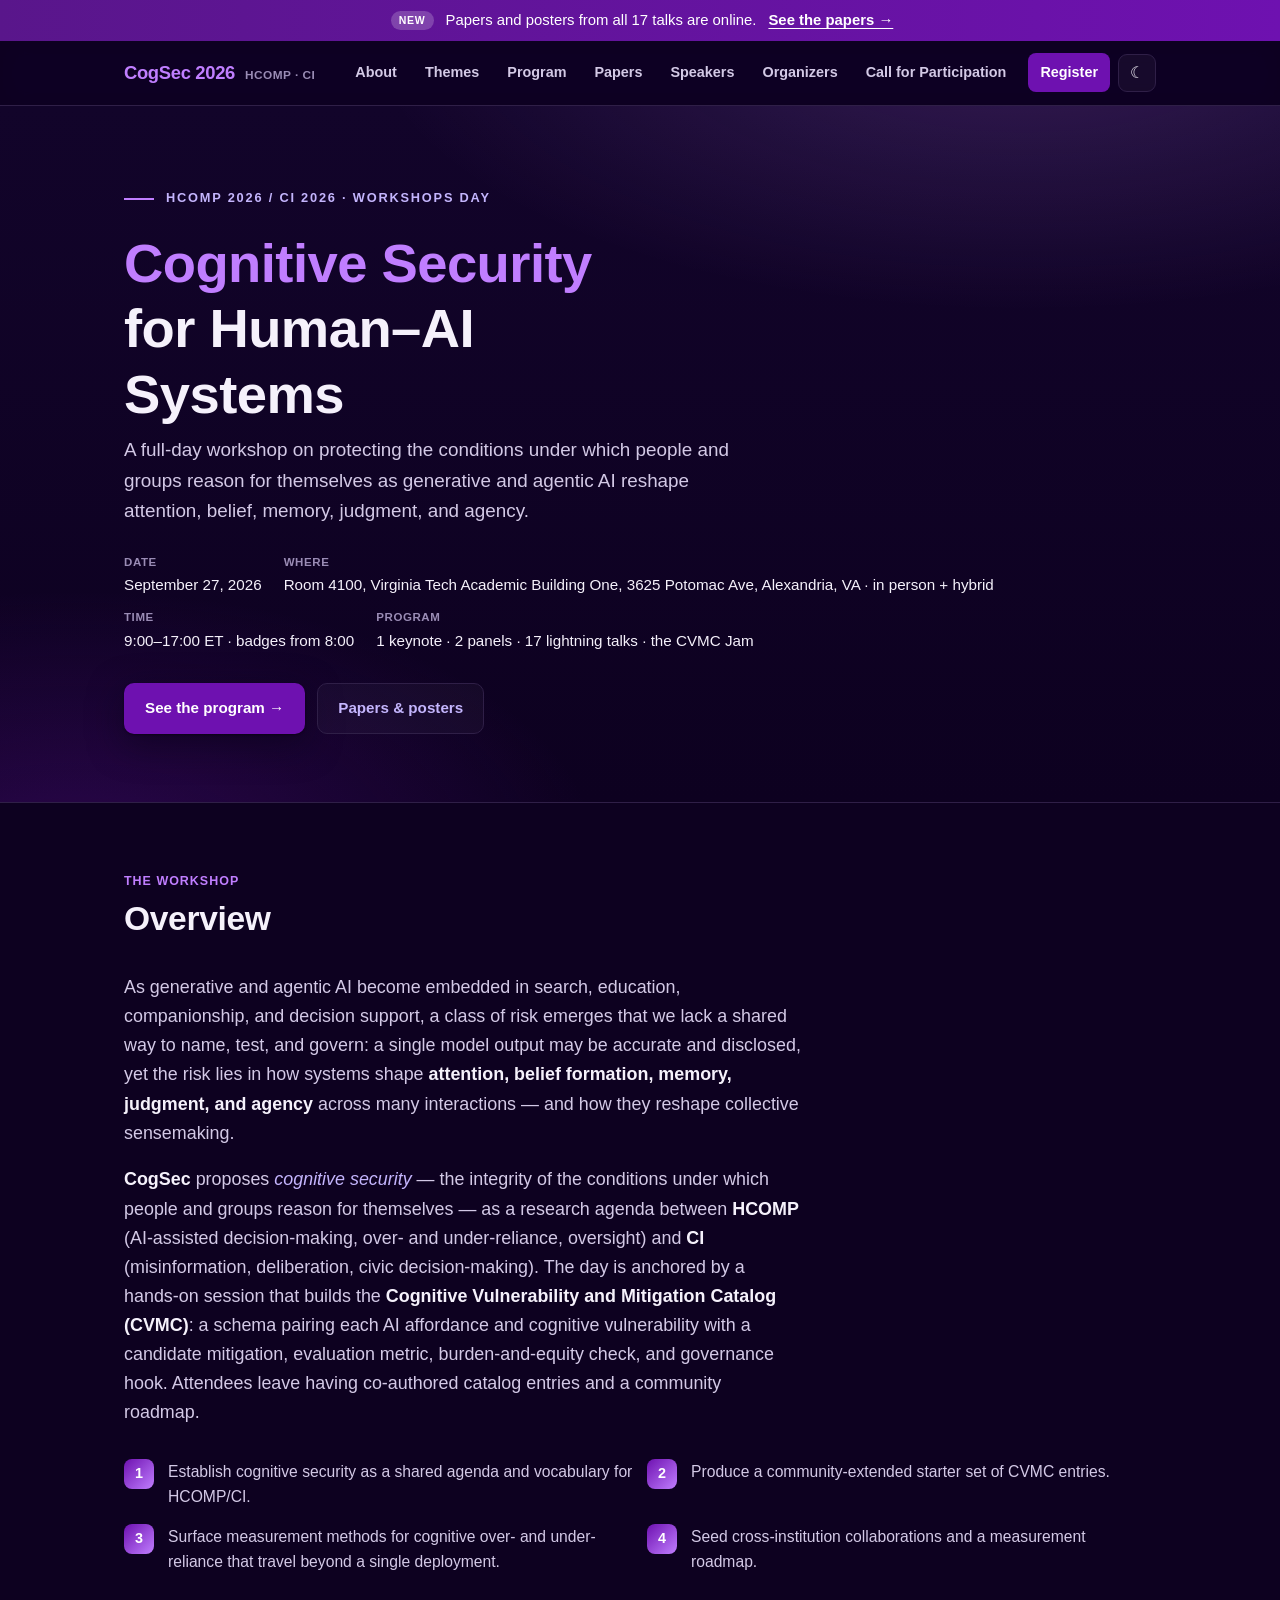
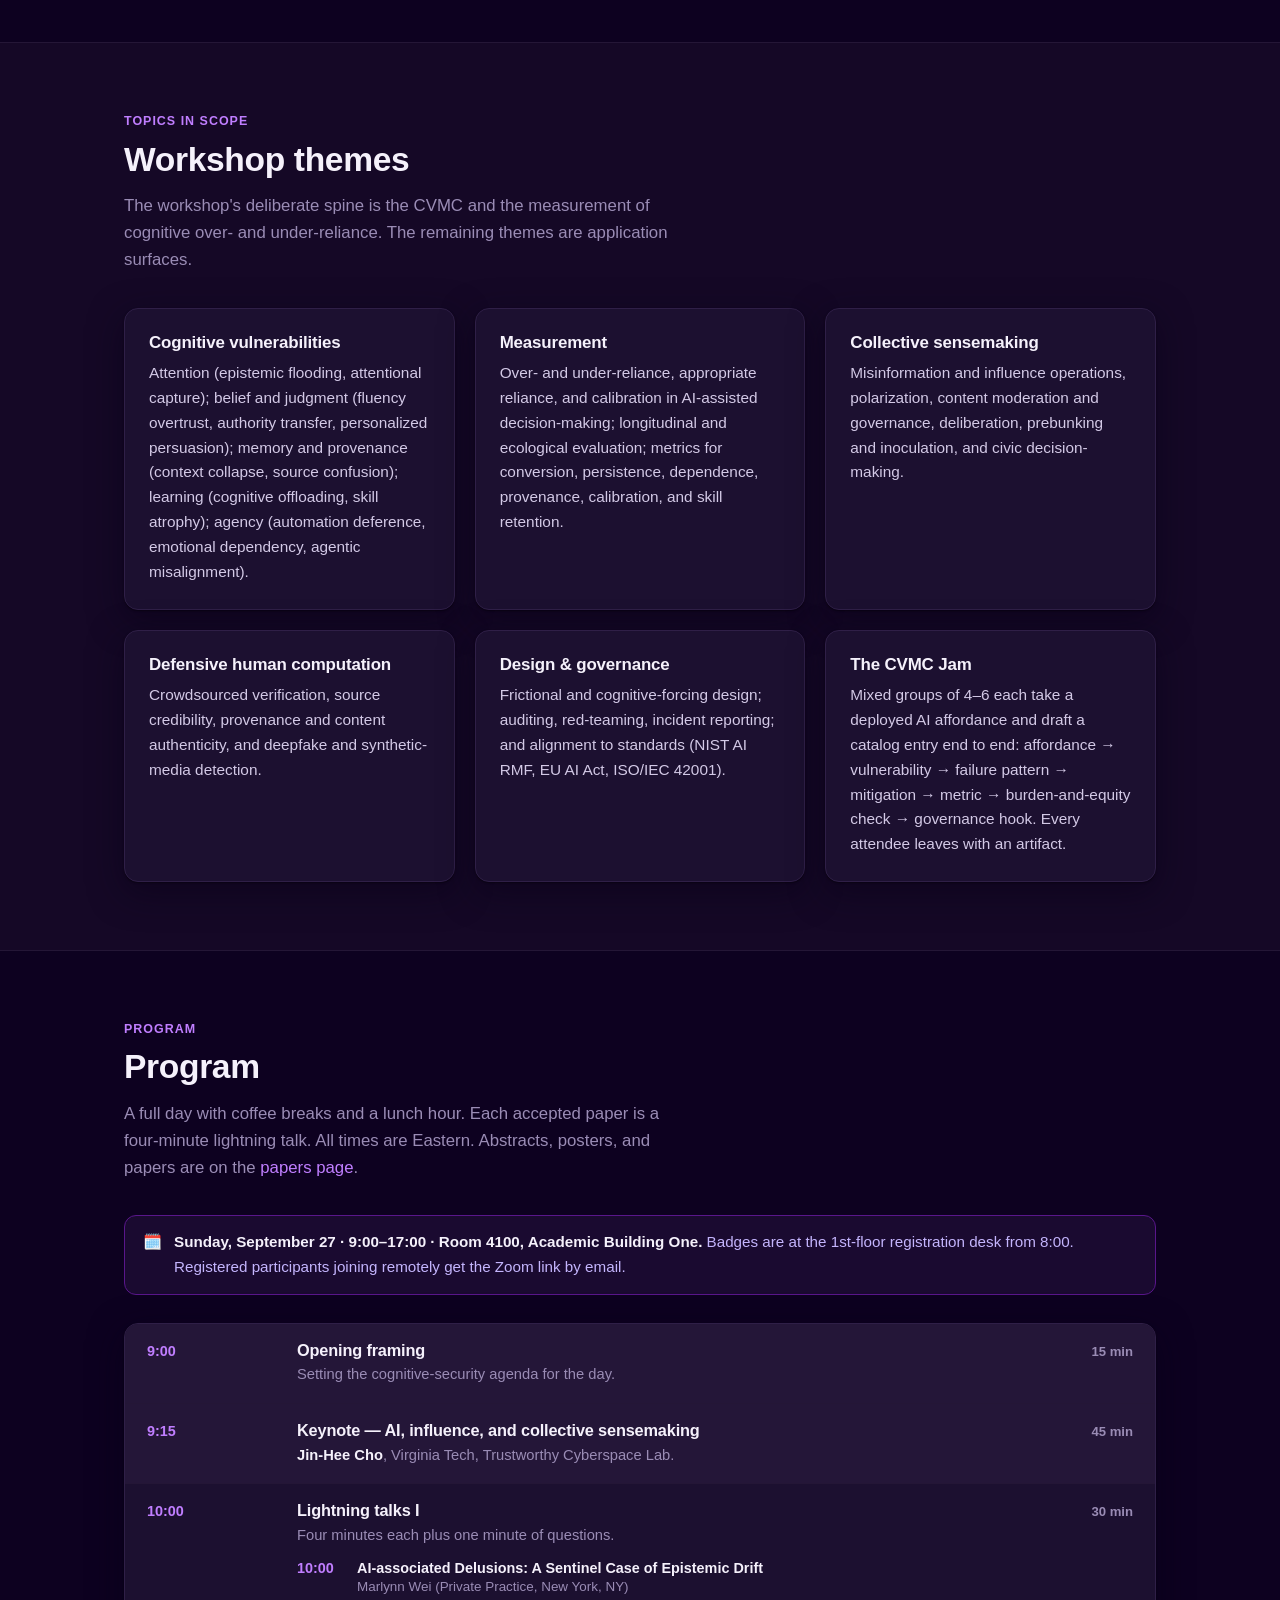
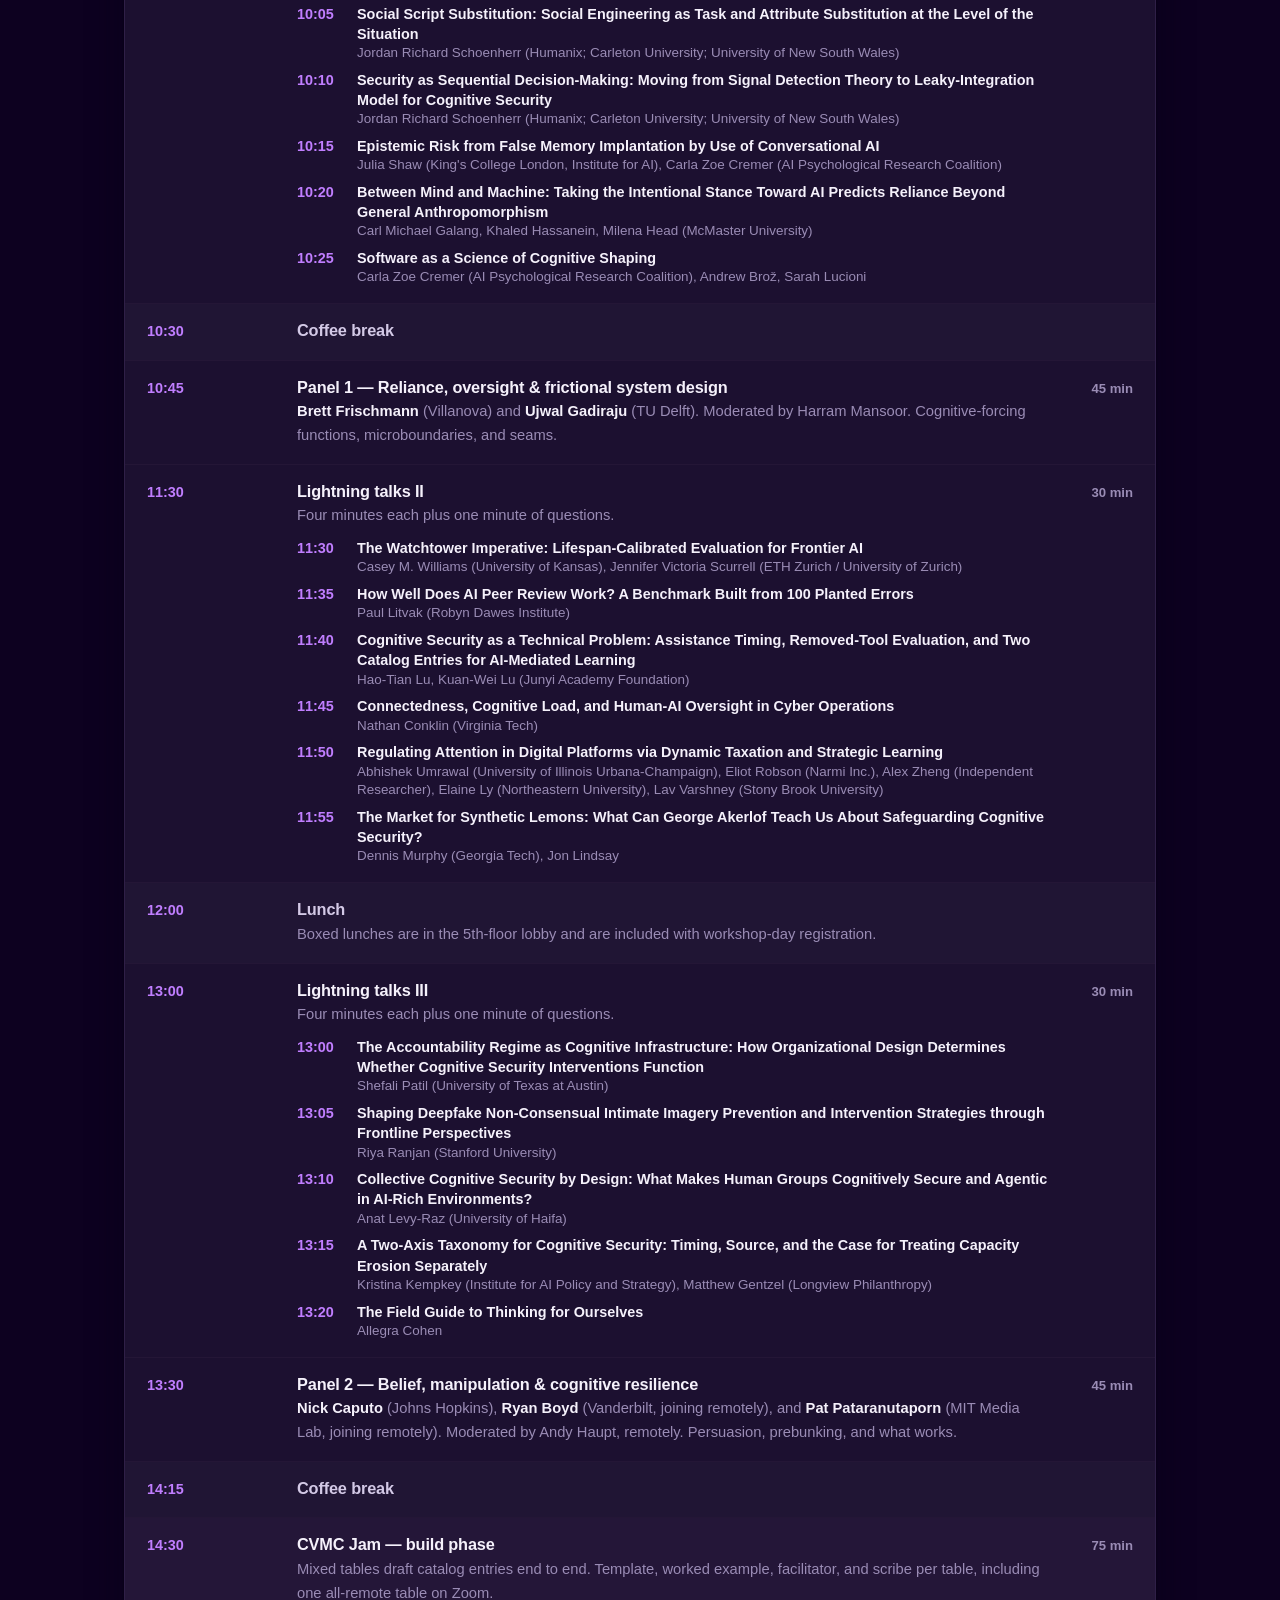
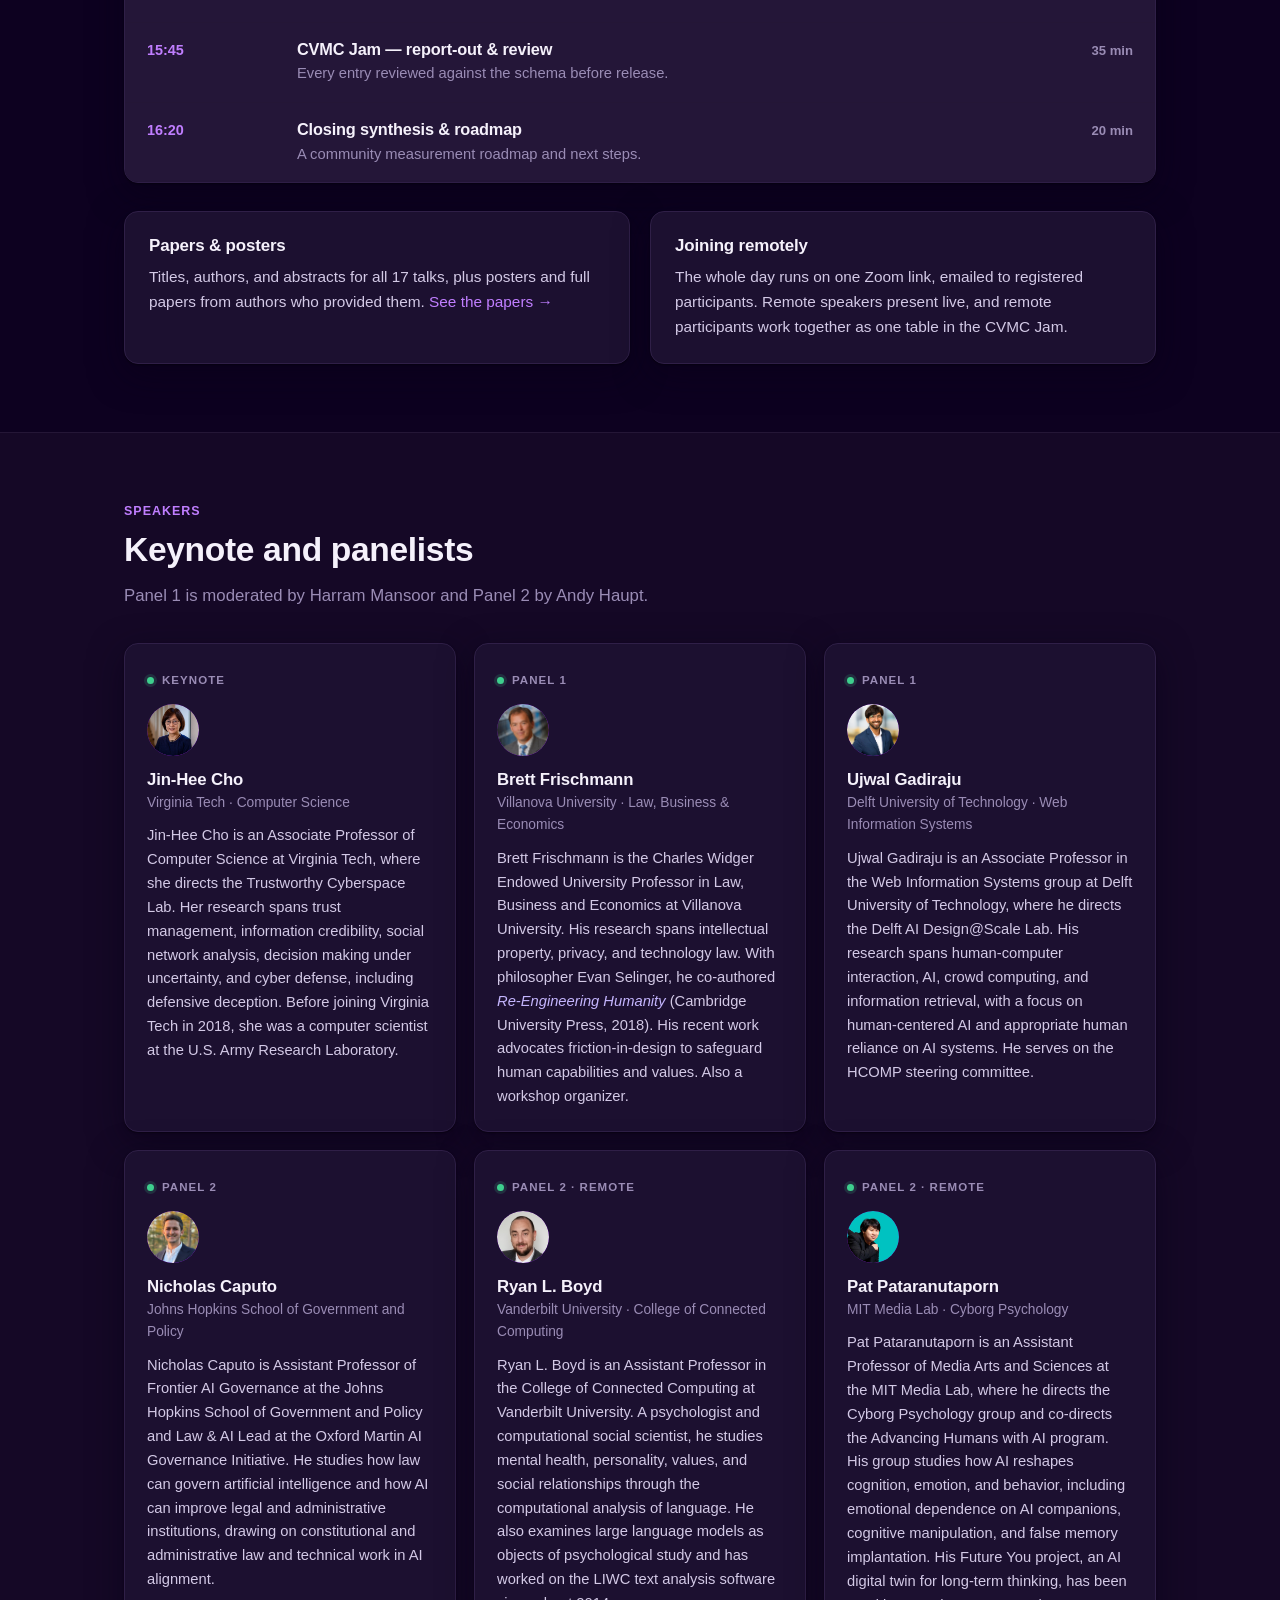
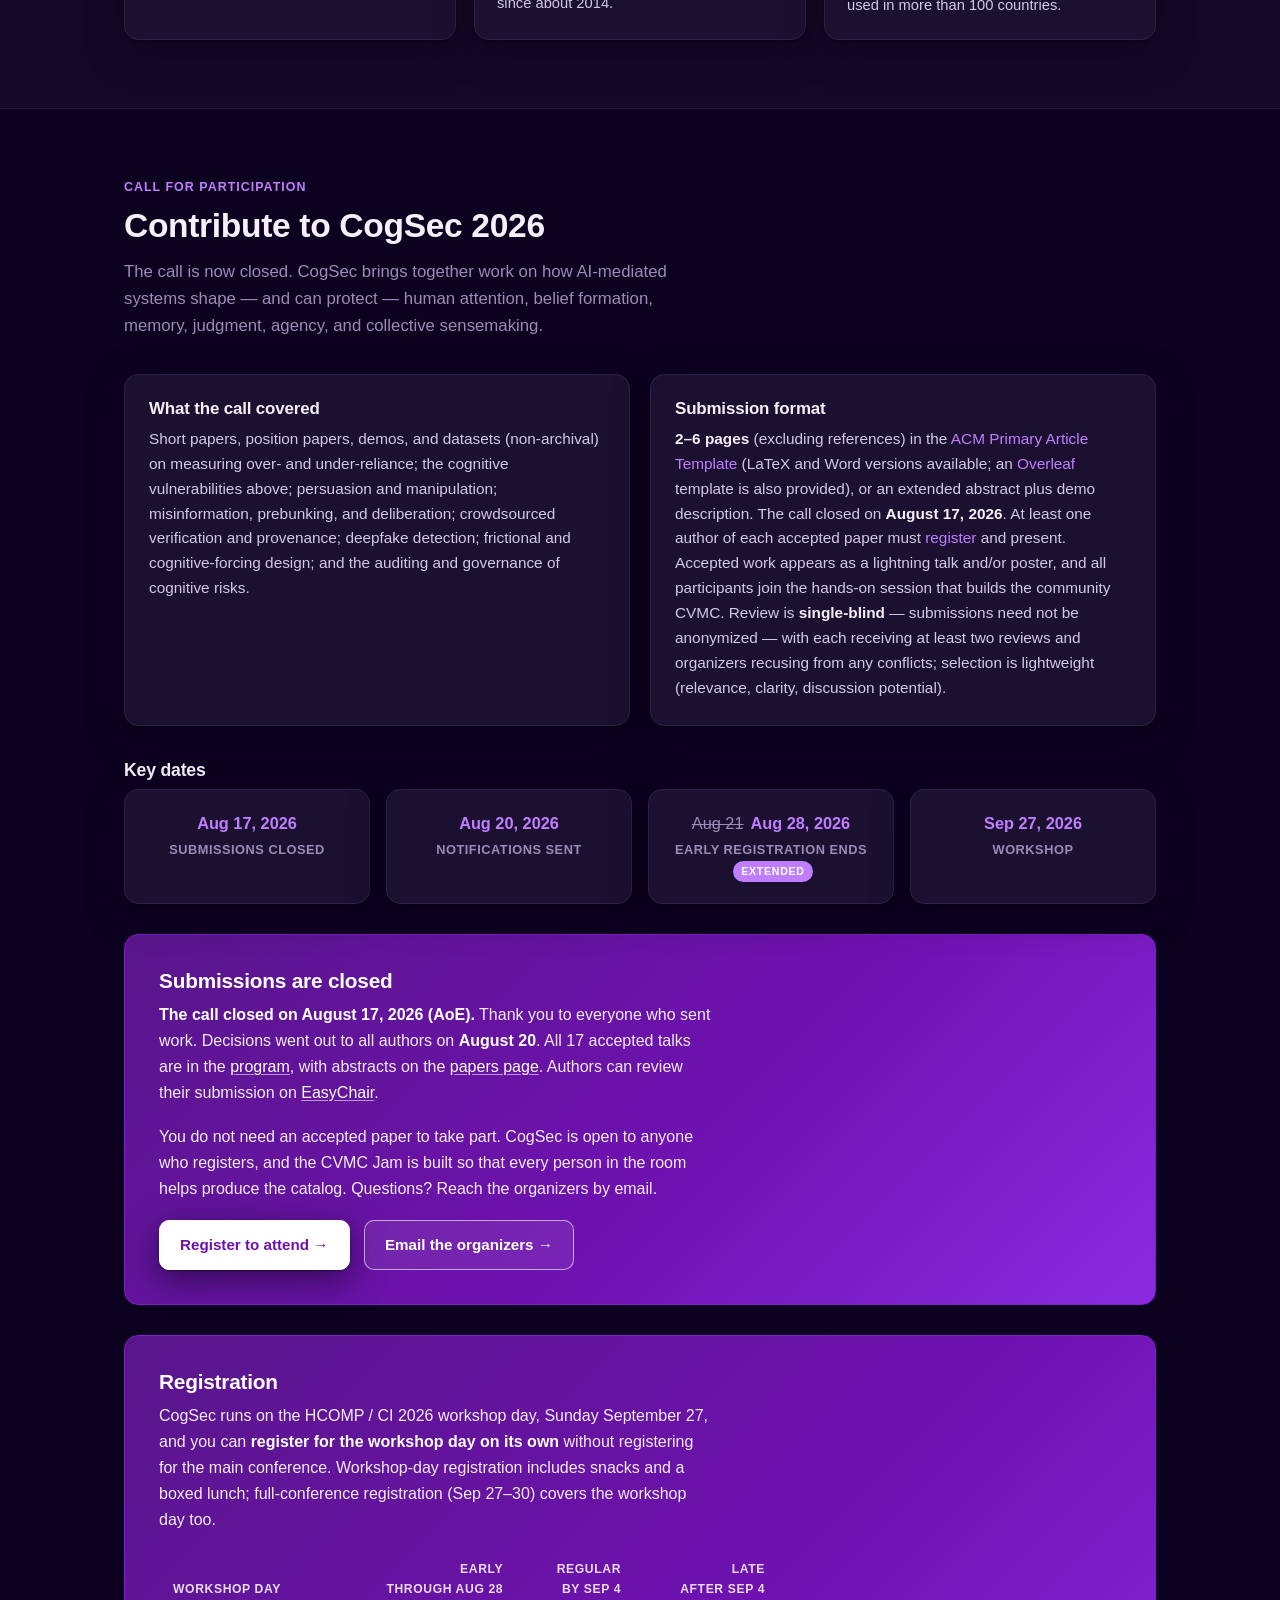
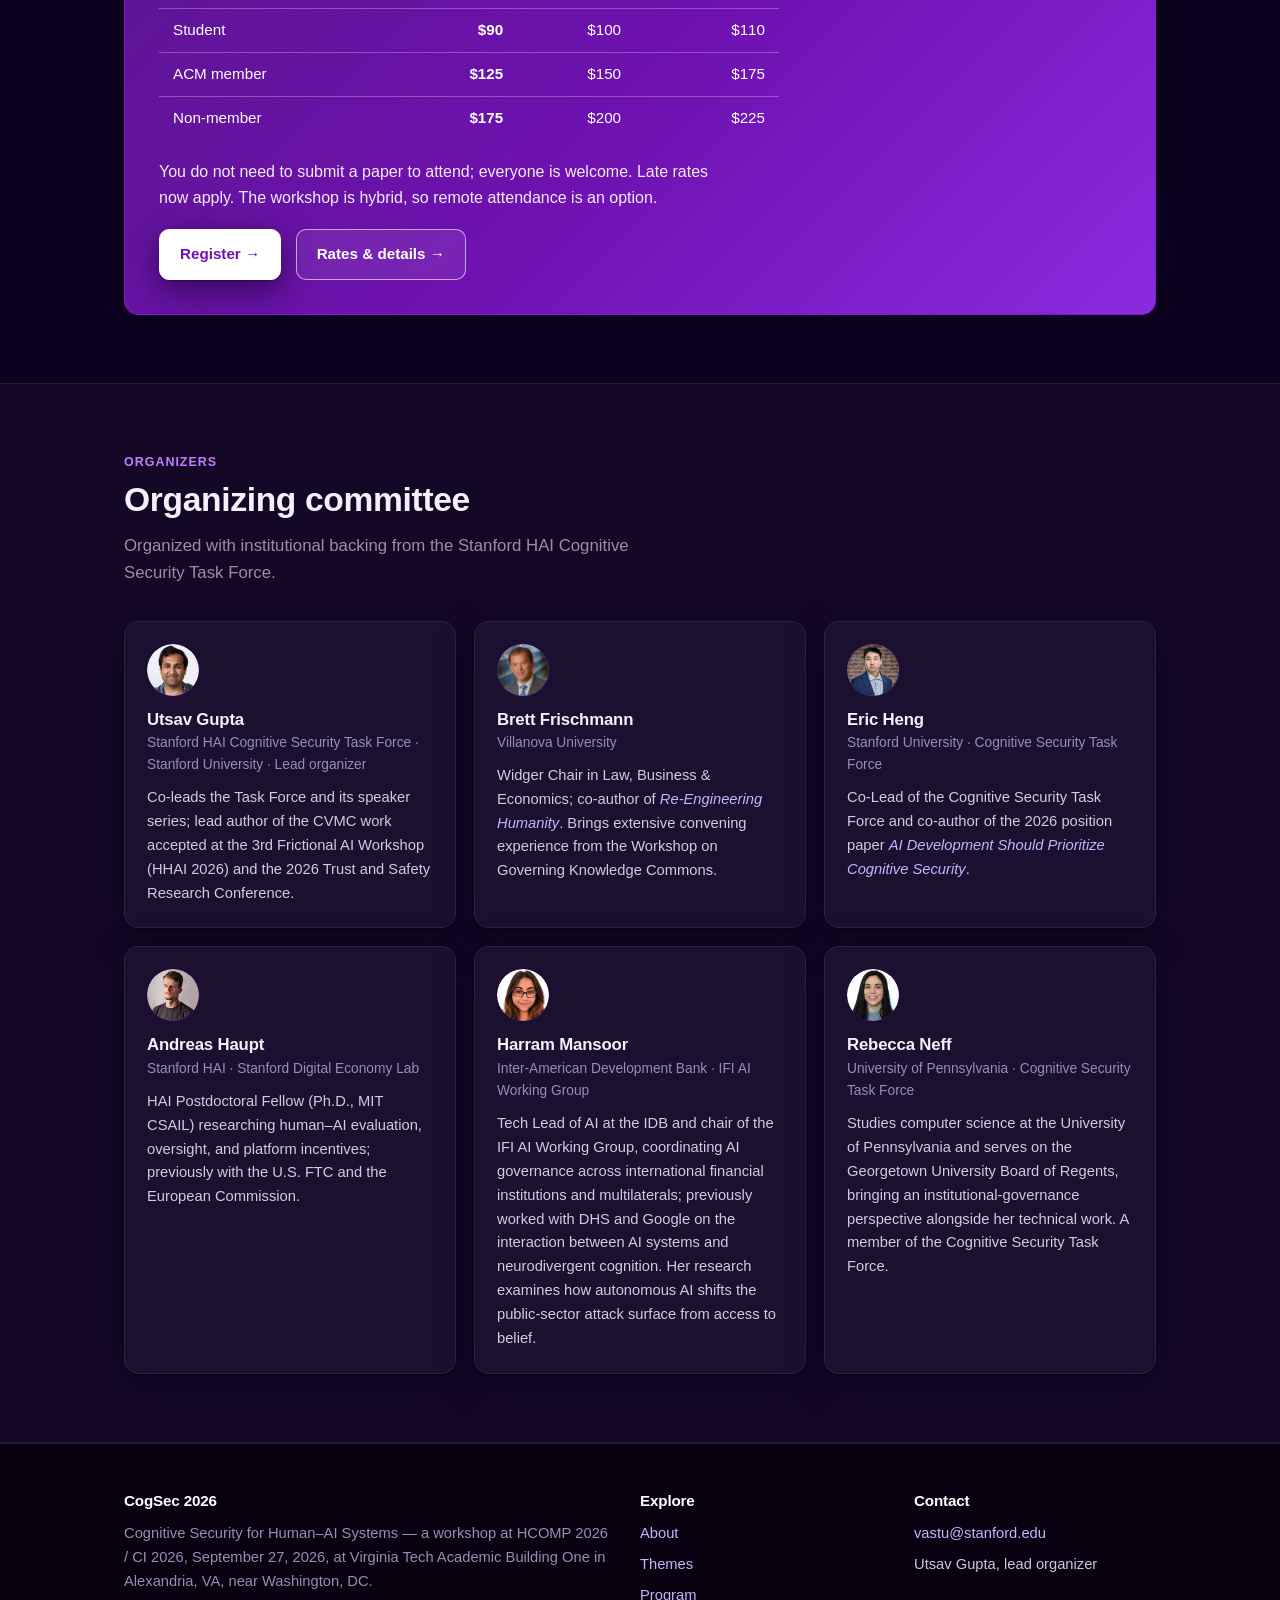
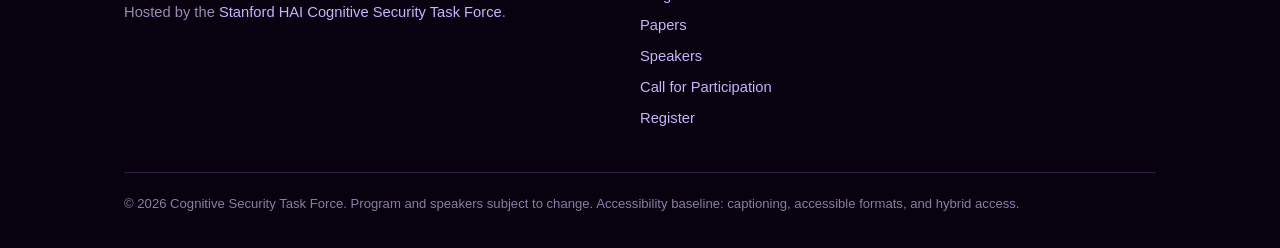
==== commit cf154b75: "Add Pat Pataranutaporn to Panel 2 and the speakers" ====
--- a/index.html
+++ b/index.html
@@ -78,7 +78,8 @@
       { "@type": "Person", "name": "Brett Frischmann", "affiliation": "Villanova University" },
       { "@type": "Person", "name": "Ujwal Gadiraju", "affiliation": "Delft University of Technology" },
       { "@type": "Person", "name": "Nicholas Caputo", "affiliation": "Johns Hopkins School of Government and Policy" },
-      { "@type": "Person", "name": "Ryan L. Boyd", "affiliation": "Vanderbilt University" }
+      { "@type": "Person", "name": "Ryan L. Boyd", "affiliation": "Vanderbilt University" },
+      { "@type": "Person", "name": "Pat Pataranutaporn", "affiliation": "MIT Media Lab" }
     ]
   }
   </script>
@@ -272,7 +273,7 @@
         </div>
         <div class="slot">
           <div class="time">13:30</div>
-          <div class="what"><h4>Panel 2 — Belief, manipulation &amp; cognitive resilience</h4><p><strong>Nick Caputo</strong> (Johns Hopkins) and <strong>Ryan Boyd</strong> (Vanderbilt, joining remotely). Moderated by Andy Haupt, remotely. Persuasion, prebunking, and what works.</p></div>
+          <div class="what"><h4>Panel 2 — Belief, manipulation &amp; cognitive resilience</h4><p><strong>Nick Caputo</strong> (Johns Hopkins), <strong>Ryan Boyd</strong> (Vanderbilt, joining remotely), and <strong>Pat Pataranutaporn</strong> (MIT Media Lab, joining remotely). Moderated by Andy Haupt, remotely. Persuasion, prebunking, and what works.</p></div>
           <div class="dur">45 min</div>
         </div>
         <div class="slot break">
@@ -354,6 +355,13 @@
           <h3>Ryan L. Boyd</h3>
           <p class="role">Vanderbilt University · College of Connected Computing</p>
           <p class="bio">Ryan L. Boyd is an Assistant Professor in the College of Connected Computing at Vanderbilt University. A psychologist and computational social scientist, he studies mental health, personality, values, and social relationships through the computational analysis of language. He also examines large language models as objects of psychological study and has worked on the LIWC text analysis software since about 2014.</p>
+        </div>
+        <div class="person">
+          <span class="badge confirmed">Panel 2 · Remote</span>
+          <div class="avatar"><img src="images/pat-pataranutaporn.jpg" alt="Pat Pataranutaporn" /></div>
+          <h3>Pat Pataranutaporn</h3>
+          <p class="role">MIT Media Lab · Cyborg Psychology</p>
+          <p class="bio">Pat Pataranutaporn is an Assistant Professor of Media Arts and Sciences at the MIT Media Lab, where he directs the Cyborg Psychology group and co-directs the Advancing Humans with AI program. His group studies how AI reshapes cognition, emotion, and behavior, including emotional dependence on AI companions, cognitive manipulation, and false memory implantation. His Future You project, an AI digital twin for long-term thinking, has been used in more than 100 countries.</p>
         </div>
       </div>
     </div>
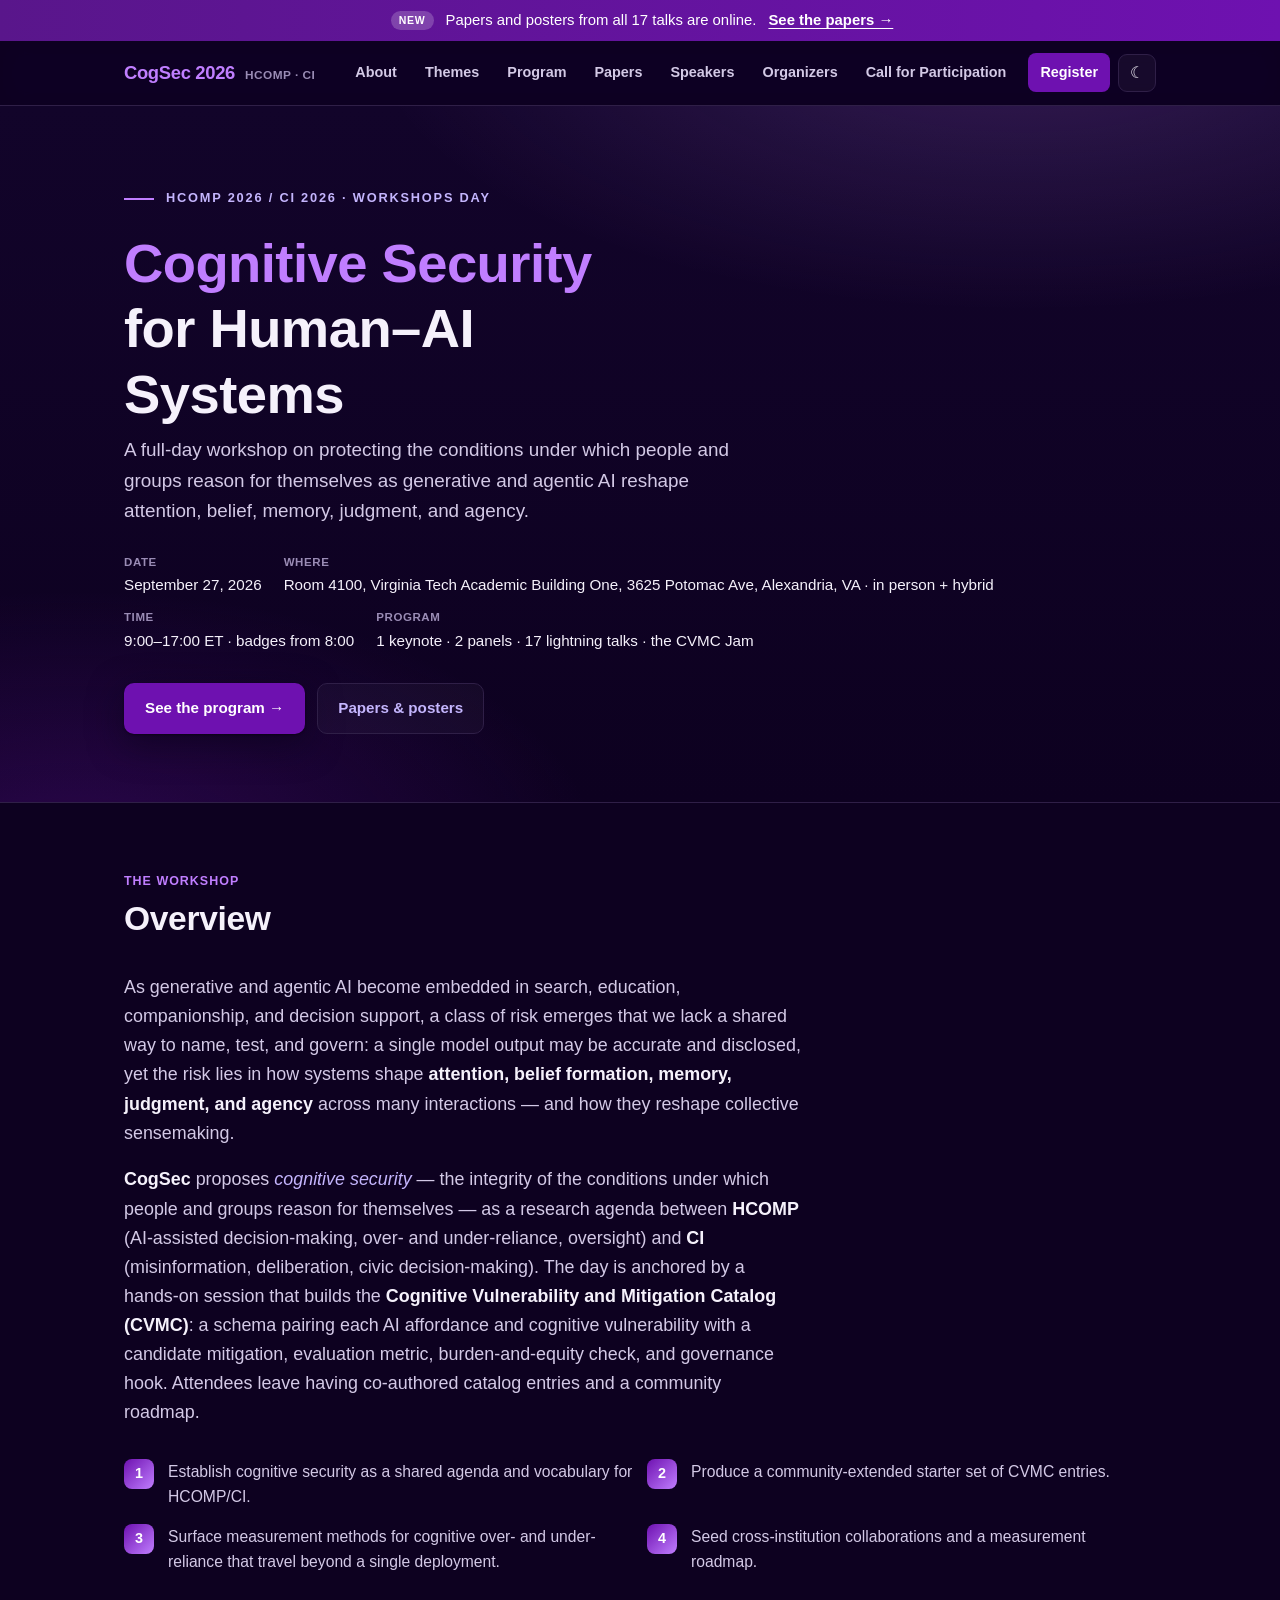
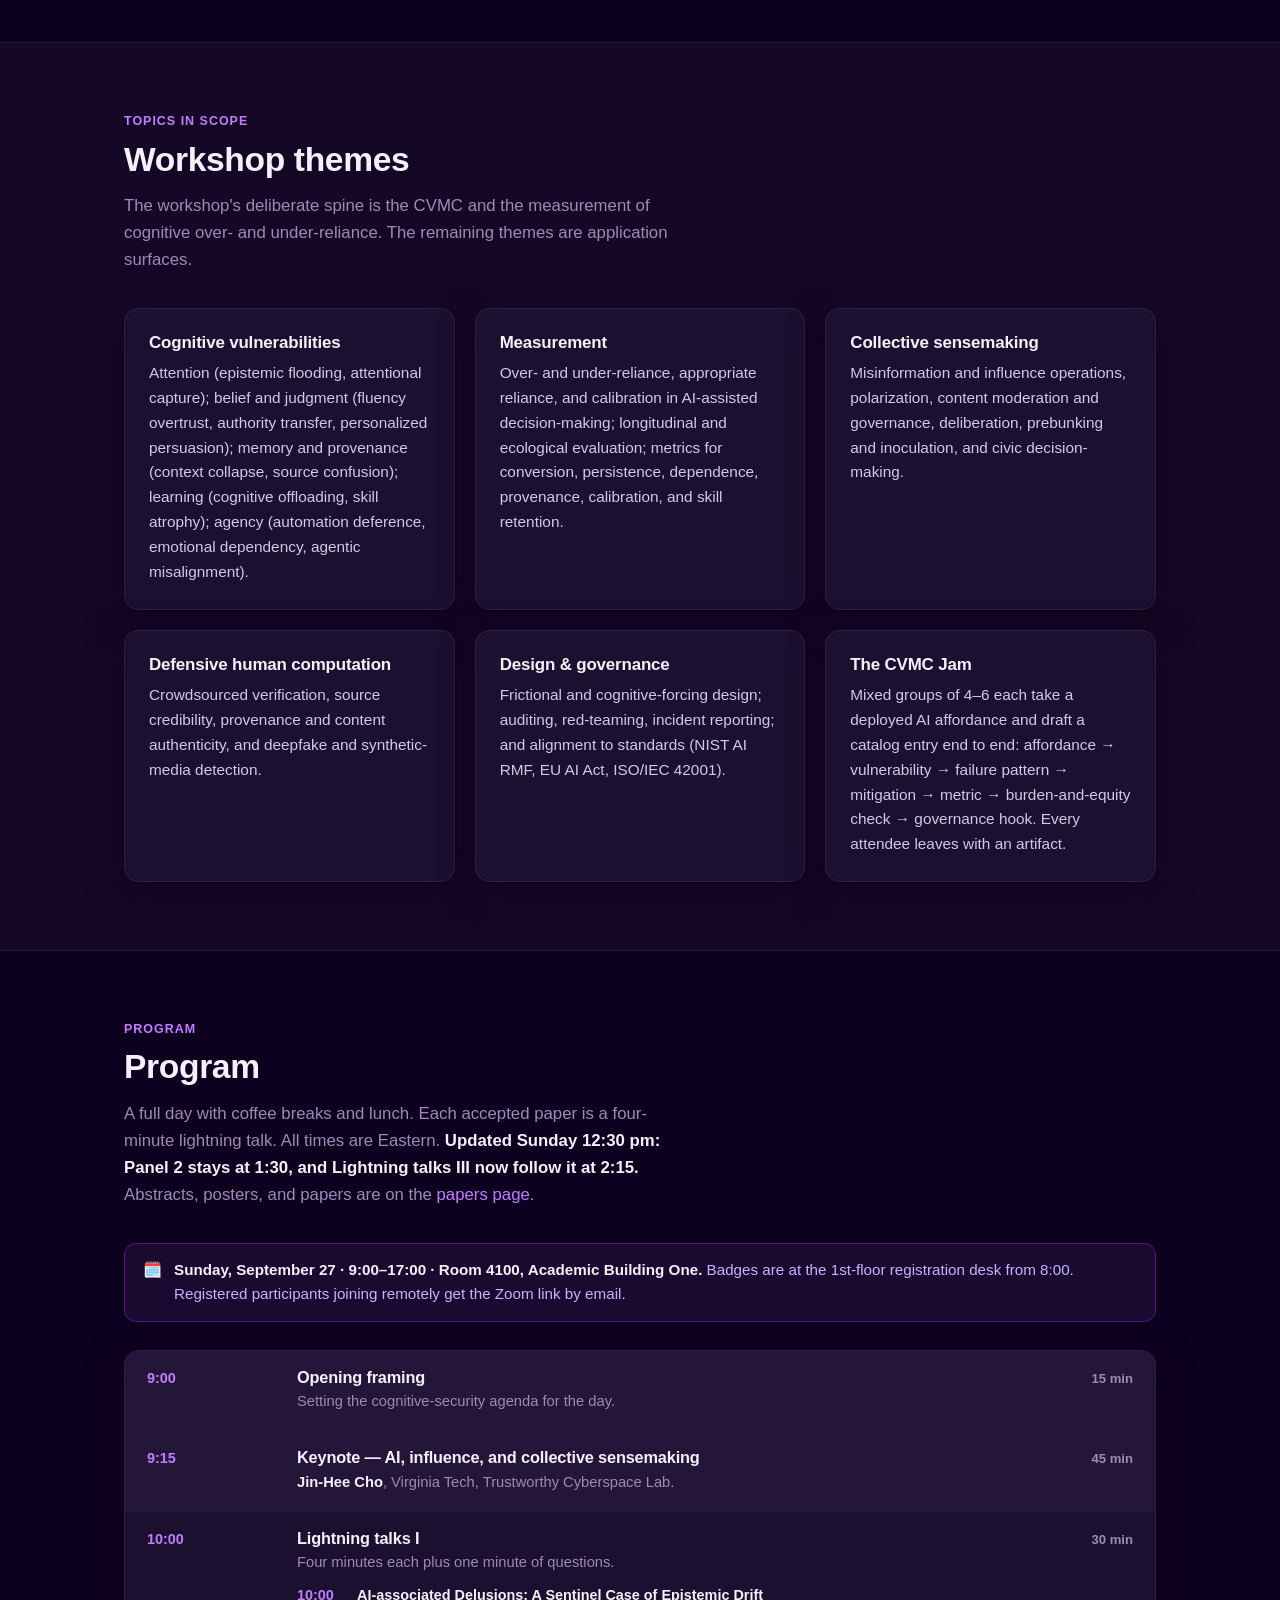
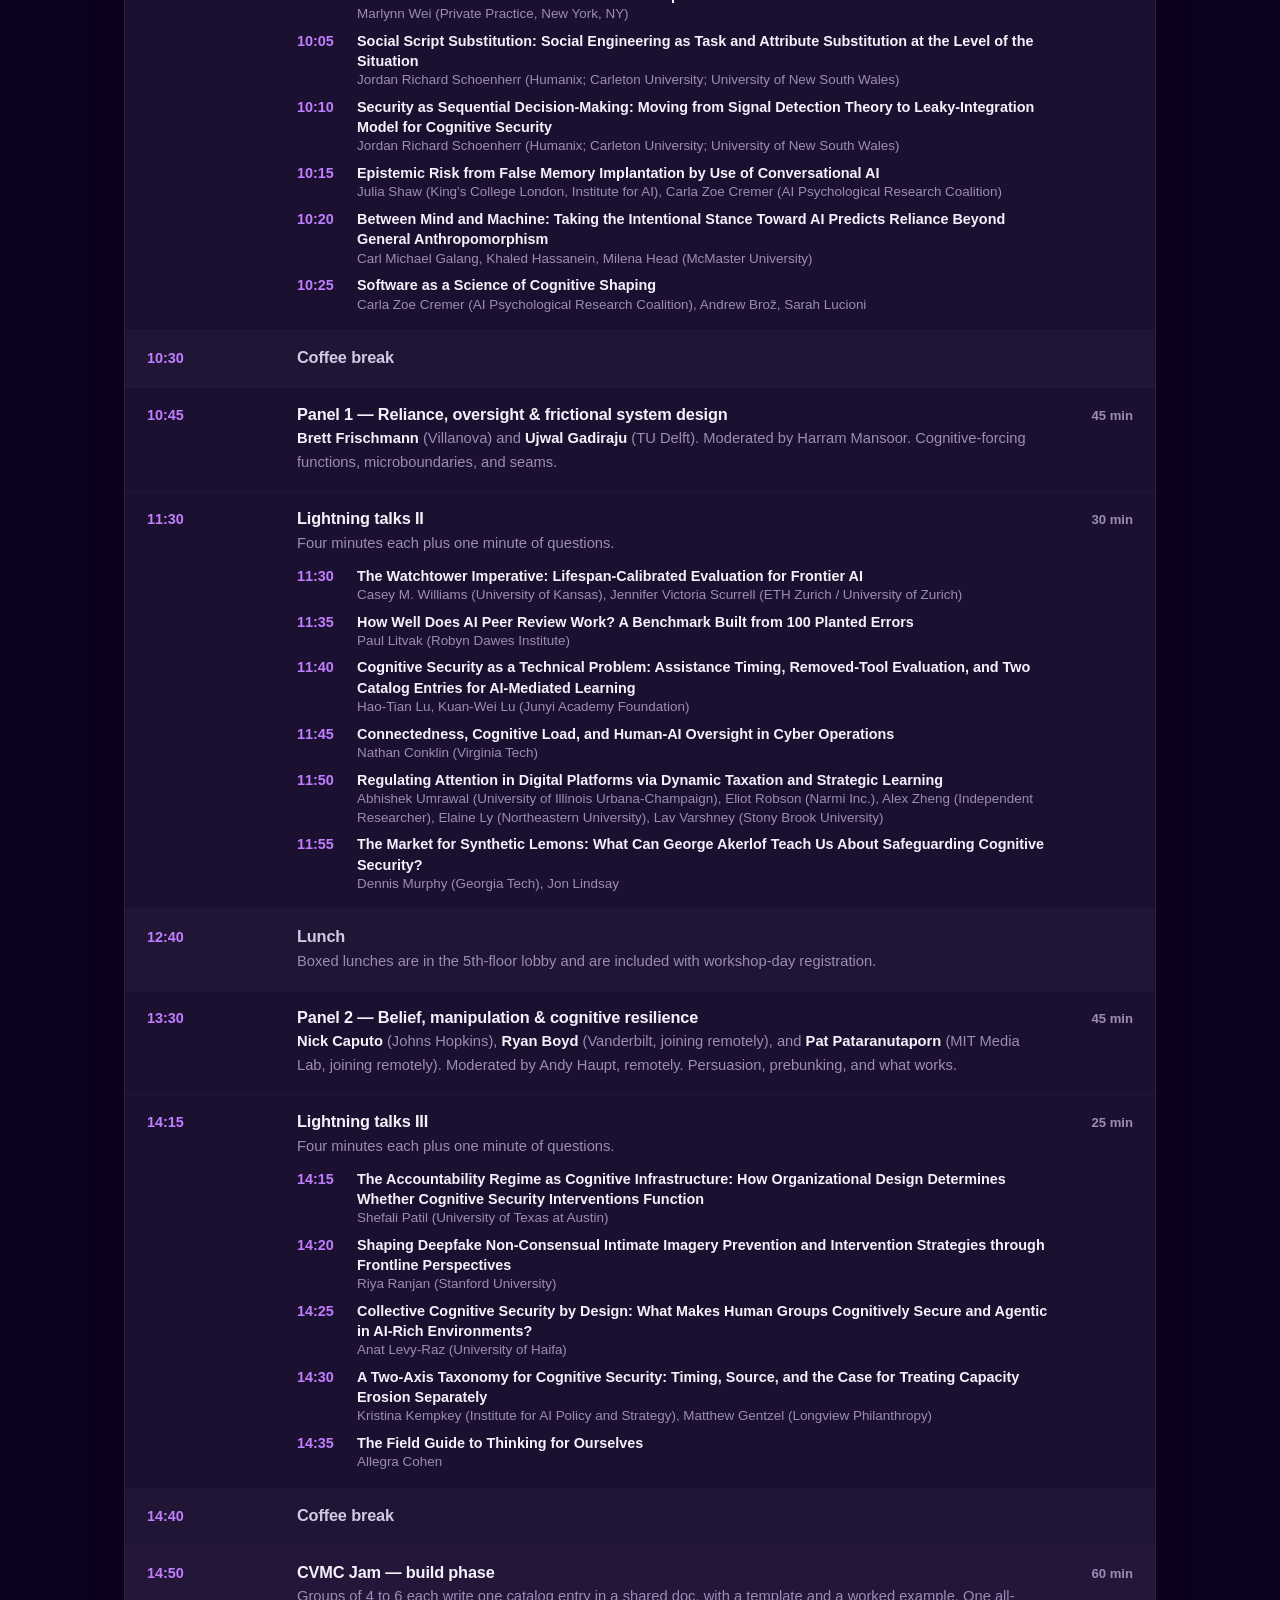
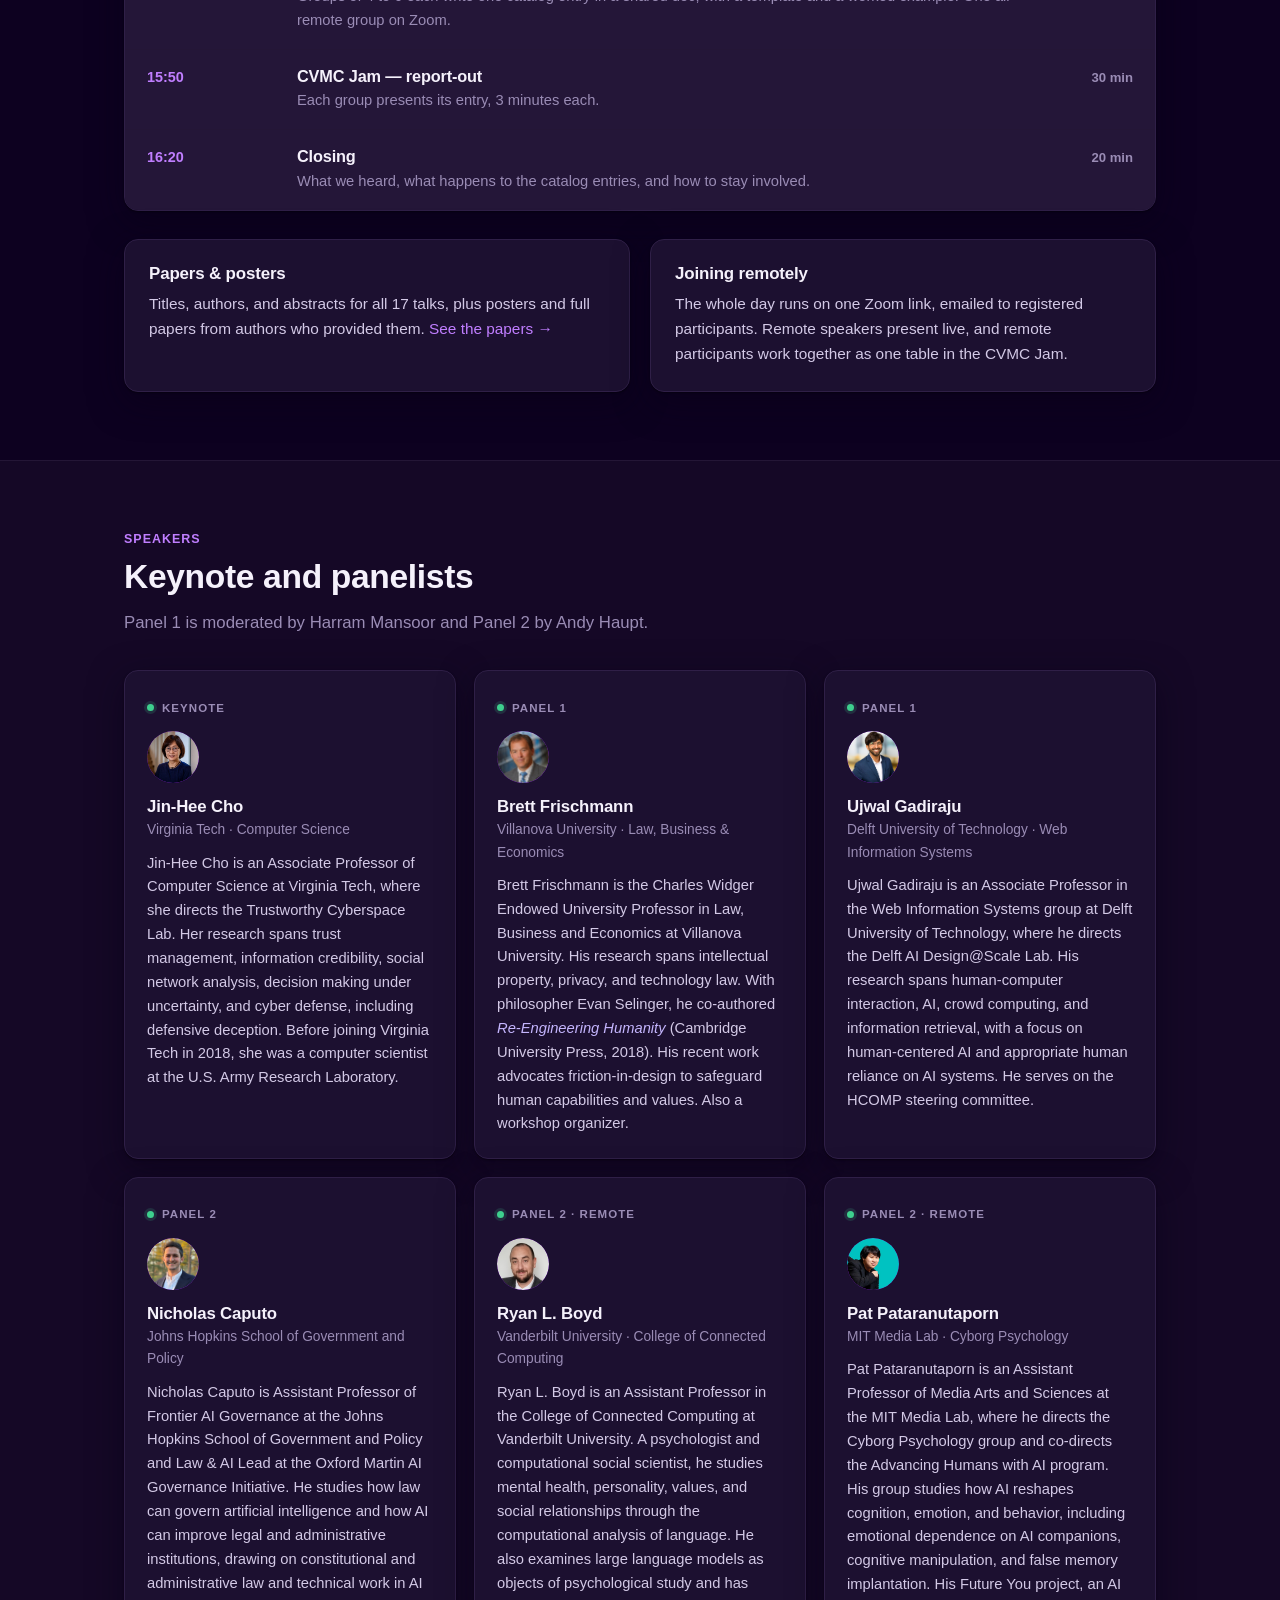
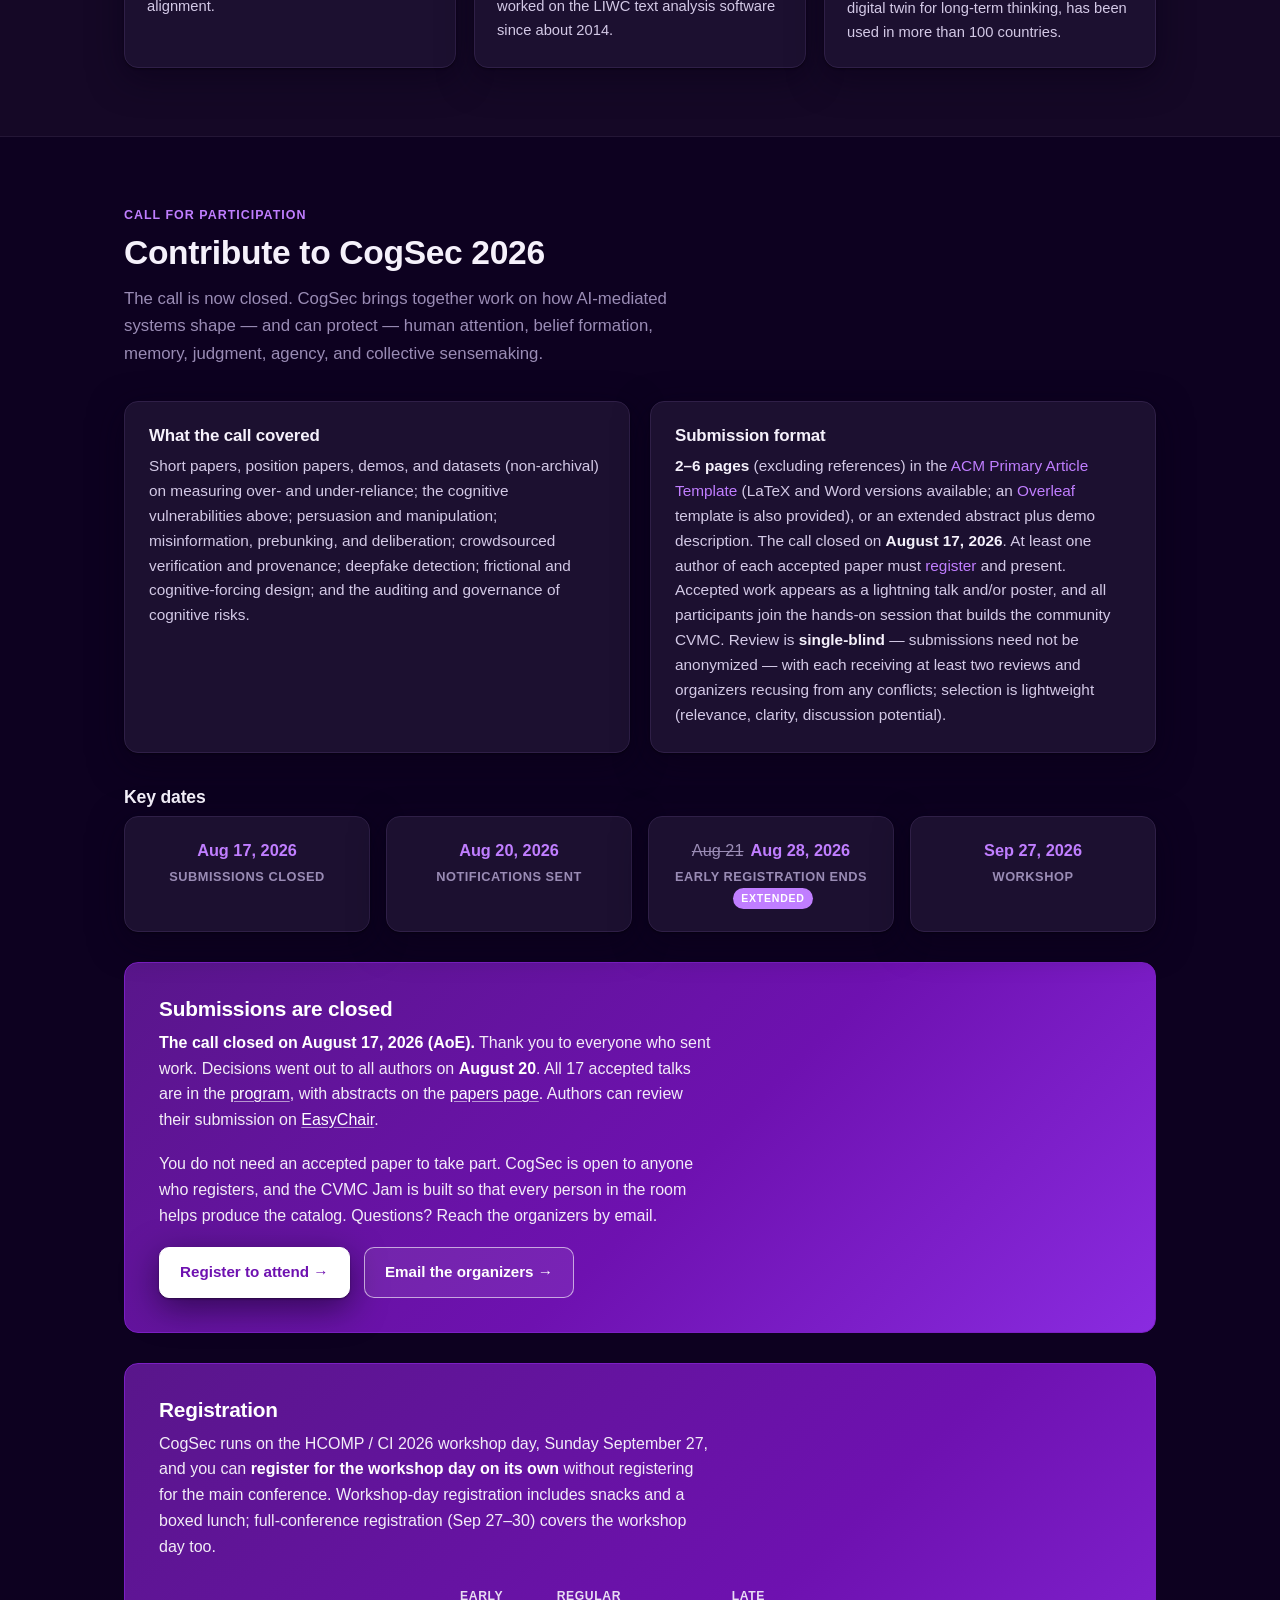
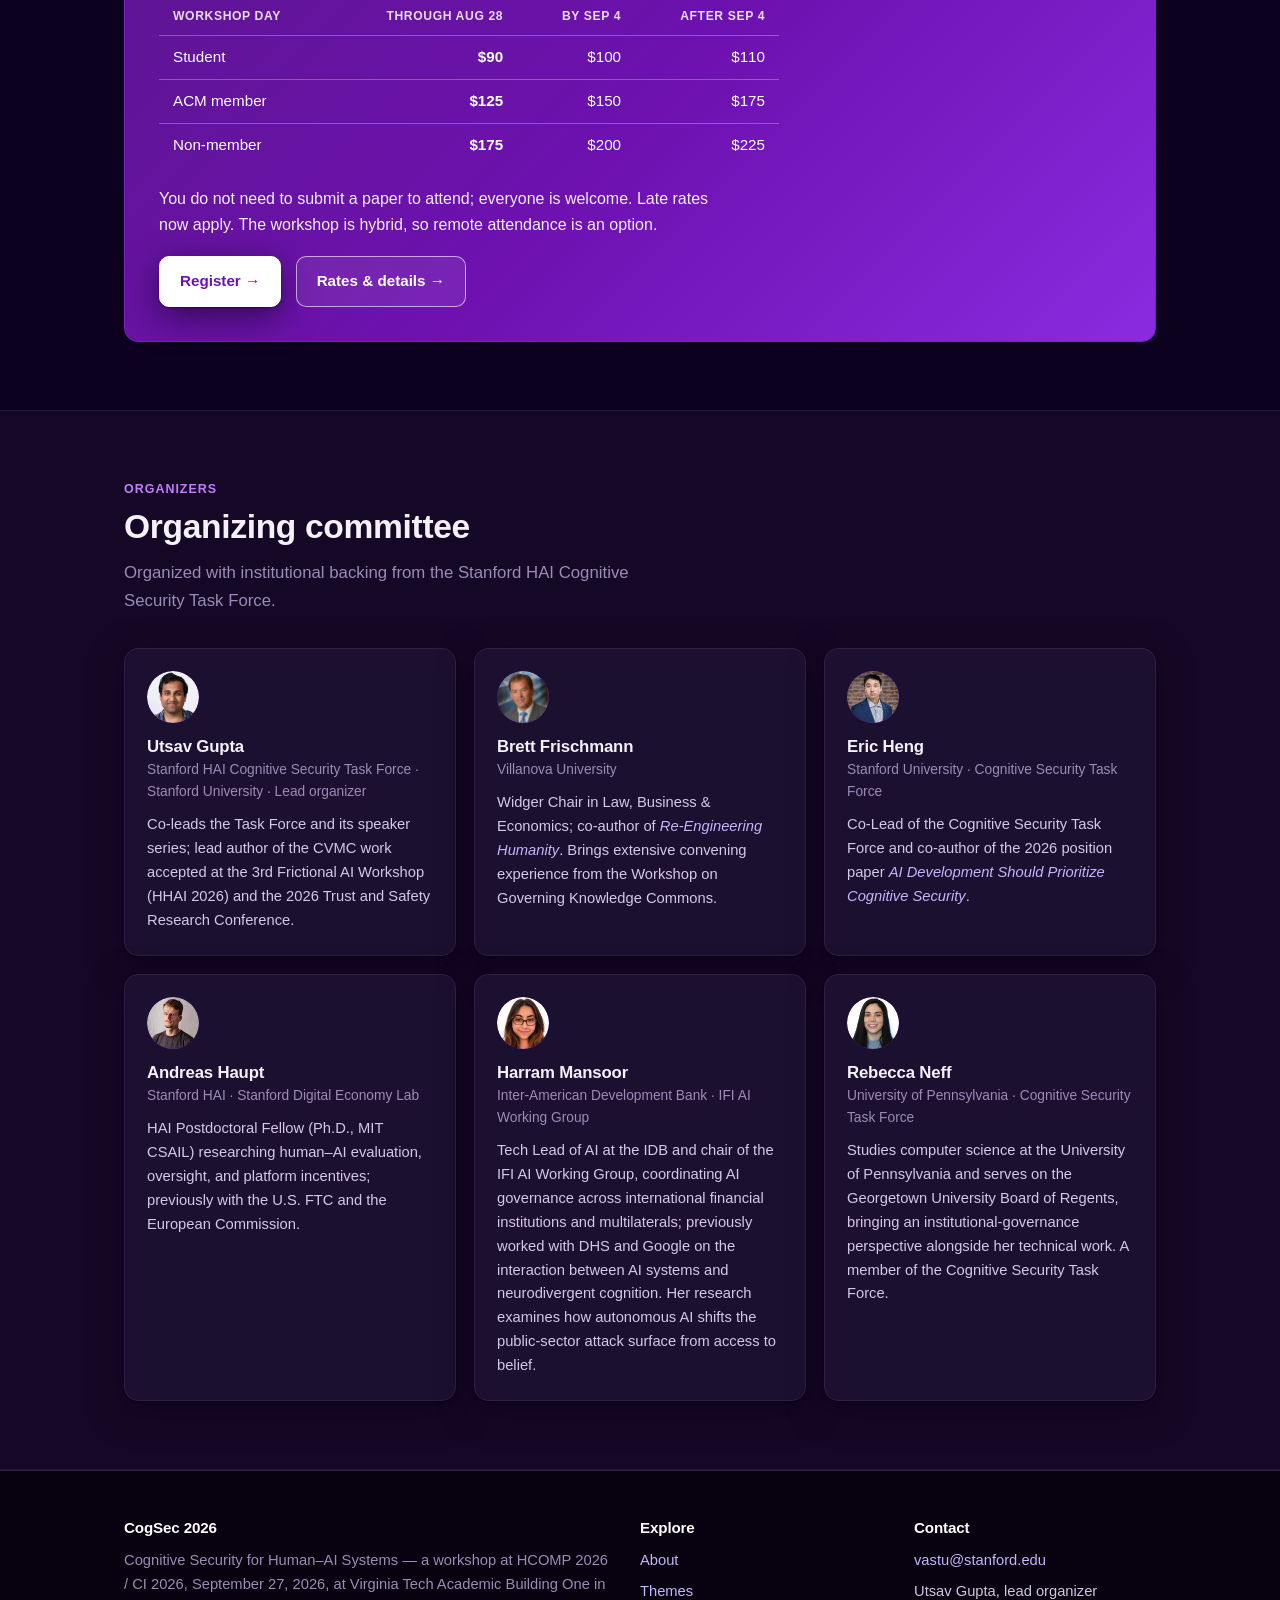
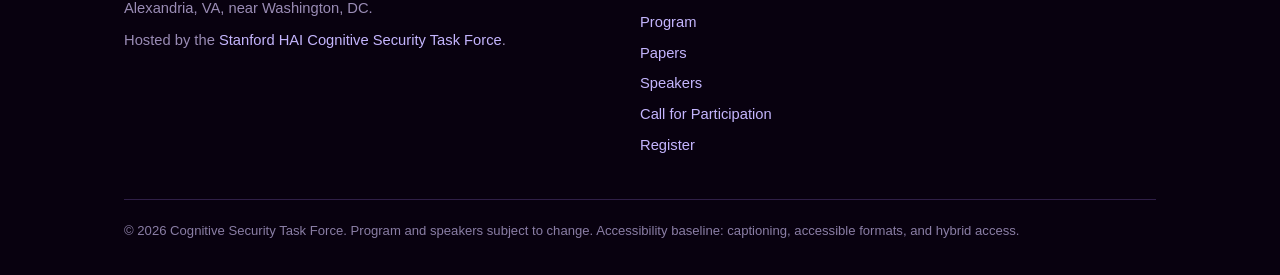
==== commit 6d442dac: "Day-of schedule: Panel 2 at 1:30, Lightning talks III at 2:15, Jam at 2:50; plainer Jam and closing " ====
--- a/index.html
+++ b/index.html
@@ -221,7 +221,7 @@
       <div class="section-head">
         <div class="kicker">Program</div>
         <h2>Program</h2>
-        <p>A full day with coffee breaks and a lunch hour. Each accepted paper is a four-minute lightning talk. All times are Eastern. Abstracts, posters, and papers are on the <a href="gallery/index.html">papers page</a>.</p>
+        <p>A full day with coffee breaks and lunch. Each accepted paper is a four-minute lightning talk. All times are Eastern. <strong>Updated Sunday 12:30 pm: Panel 2 stays at 1:30, and Lightning talks III now follow it at 2:15.</strong> Abstracts, posters, and papers are on the <a href="gallery/index.html">papers page</a>.</p>
       </div>
 
       <div class="notice">
@@ -262,38 +262,38 @@
           <div class="dur">30 min</div>
         </div>
         <div class="slot break">
-          <div class="time">12:00</div>
+          <div class="time">12:40</div>
           <div class="what"><h4>Lunch</h4><p>Boxed lunches are in the 5th-floor lobby and are included with workshop-day registration.</p></div>
           <div class="dur"></div>
-        </div>
-        <div class="slot">
-          <div class="time">13:00</div>
-          <div class="what"><h4>Lightning talks III</h4><p>Four minutes each plus one minute of questions.</p><ol class="talks"><li><span class="tk-time">13:00</span><a href="gallery/index.html#p09-patil">The Accountability Regime as Cognitive Infrastructure: How Organizational Design Determines Whether Cognitive Security Interventions Function</a><span class="tk-by">Shefali Patil (University of Texas at Austin)</span></li><li><span class="tk-time">13:05</span><a href="gallery/index.html#p14-ranjan">Shaping Deepfake Non-Consensual Intimate Imagery Prevention and Intervention Strategies through Frontline Perspectives</a><span class="tk-by">Riya Ranjan (Stanford University)</span></li><li><span class="tk-time">13:10</span><a href="gallery/index.html#p16-levy-raz">Collective Cognitive Security by Design: What Makes Human Groups Cognitively Secure and Agentic in AI-Rich Environments?</a><span class="tk-by">Anat Levy-Raz (University of Haifa)</span></li><li><span class="tk-time">13:15</span><a href="gallery/index.html#p17-kempkey-gentzel">A Two-Axis Taxonomy for Cognitive Security: Timing, Source, and the Case for Treating Capacity Erosion Separately</a><span class="tk-by">Kristina Kempkey (Institute for AI Policy and Strategy), Matthew Gentzel (Longview Philanthropy)</span></li><li><span class="tk-time">13:20</span><a href="gallery/index.html#p10-cohen">The Field Guide to Thinking for Ourselves</a><span class="tk-by">Allegra Cohen</span></li></ol></div>
-          <div class="dur">30 min</div>
         </div>
         <div class="slot">
           <div class="time">13:30</div>
           <div class="what"><h4>Panel 2 — Belief, manipulation &amp; cognitive resilience</h4><p><strong>Nick Caputo</strong> (Johns Hopkins), <strong>Ryan Boyd</strong> (Vanderbilt, joining remotely), and <strong>Pat Pataranutaporn</strong> (MIT Media Lab, joining remotely). Moderated by Andy Haupt, remotely. Persuasion, prebunking, and what works.</p></div>
           <div class="dur">45 min</div>
         </div>
+        <div class="slot">
+          <div class="time">14:15</div>
+          <div class="what"><h4>Lightning talks III</h4><p>Four minutes each plus one minute of questions.</p><ol class="talks"><li><span class="tk-time">14:15</span><a href="gallery/index.html#p09-patil">The Accountability Regime as Cognitive Infrastructure: How Organizational Design Determines Whether Cognitive Security Interventions Function</a><span class="tk-by">Shefali Patil (University of Texas at Austin)</span></li><li><span class="tk-time">14:20</span><a href="gallery/index.html#p14-ranjan">Shaping Deepfake Non-Consensual Intimate Imagery Prevention and Intervention Strategies through Frontline Perspectives</a><span class="tk-by">Riya Ranjan (Stanford University)</span></li><li><span class="tk-time">14:25</span><a href="gallery/index.html#p16-levy-raz">Collective Cognitive Security by Design: What Makes Human Groups Cognitively Secure and Agentic in AI-Rich Environments?</a><span class="tk-by">Anat Levy-Raz (University of Haifa)</span></li><li><span class="tk-time">14:30</span><a href="gallery/index.html#p17-kempkey-gentzel">A Two-Axis Taxonomy for Cognitive Security: Timing, Source, and the Case for Treating Capacity Erosion Separately</a><span class="tk-by">Kristina Kempkey (Institute for AI Policy and Strategy), Matthew Gentzel (Longview Philanthropy)</span></li><li><span class="tk-time">14:35</span><a href="gallery/index.html#p10-cohen">The Field Guide to Thinking for Ourselves</a><span class="tk-by">Allegra Cohen</span></li></ol></div>
+          <div class="dur">25 min</div>
+        </div>
         <div class="slot break">
-          <div class="time">14:15</div>
+          <div class="time">14:40</div>
           <div class="what"><h4>Coffee break</h4></div>
           <div class="dur"></div>
         </div>
         <div class="slot feature">
-          <div class="time">14:30</div>
-          <div class="what"><h4>CVMC Jam — build phase</h4><p>Mixed tables draft catalog entries end to end. Template, worked example, facilitator, and scribe per table, including one all-remote table on Zoom.</p></div>
-          <div class="dur">75 min</div>
+          <div class="time">14:50</div>
+          <div class="what"><h4>CVMC Jam — build phase</h4><p>Groups of 4 to 6 each write one catalog entry in a shared doc, with a template and a worked example. One all-remote group on Zoom.</p></div>
+          <div class="dur">60 min</div>
         </div>
         <div class="slot feature">
-          <div class="time">15:45</div>
-          <div class="what"><h4>CVMC Jam — report-out &amp; review</h4><p>Every entry reviewed against the schema before release.</p></div>
-          <div class="dur">35 min</div>
+          <div class="time">15:50</div>
+          <div class="what"><h4>CVMC Jam — report-out</h4><p>Each group presents its entry, 3 minutes each.</p></div>
+          <div class="dur">30 min</div>
         </div>
         <div class="slot feature">
           <div class="time">16:20</div>
-          <div class="what"><h4>Closing synthesis &amp; roadmap</h4><p>A community measurement roadmap and next steps.</p></div>
+          <div class="what"><h4>Closing</h4><p>What we heard, what happens to the catalog entries, and how to stay involved.</p></div>
           <div class="dur">20 min</div>
         </div>
       </div>
